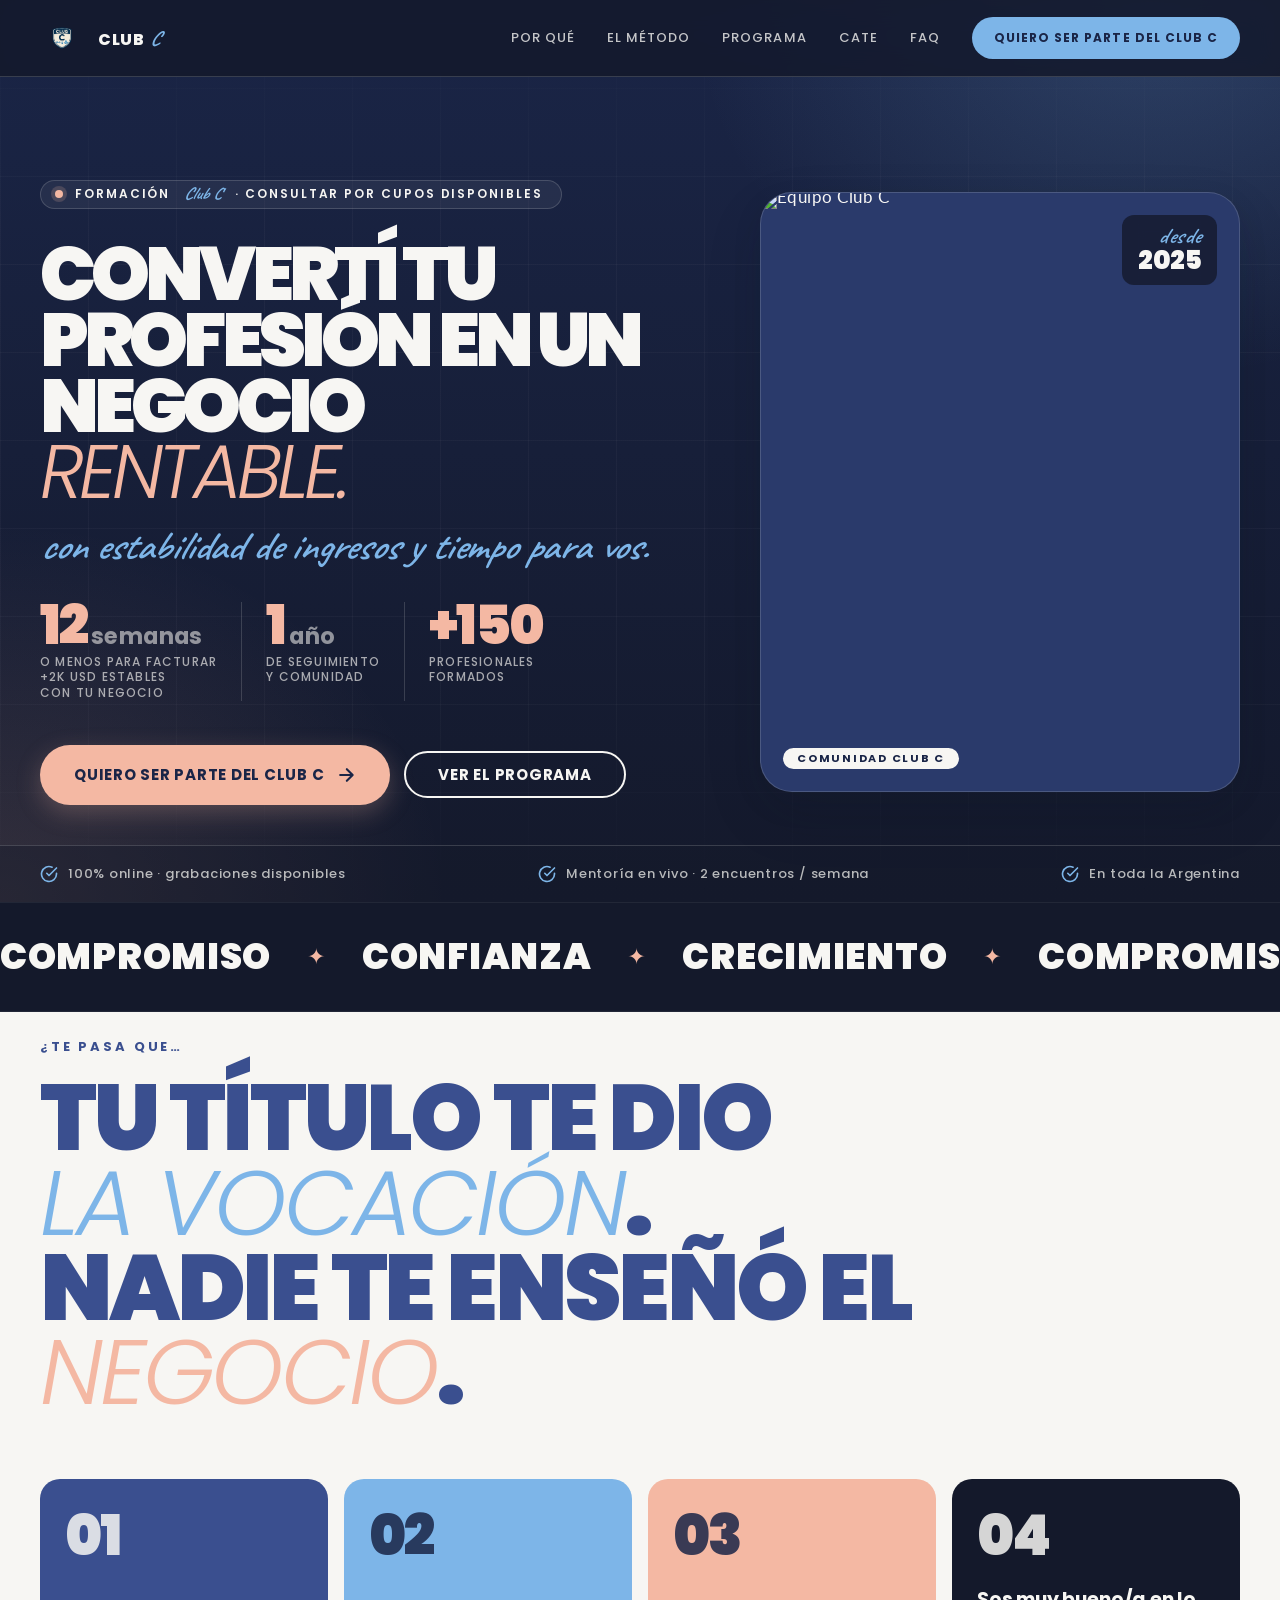
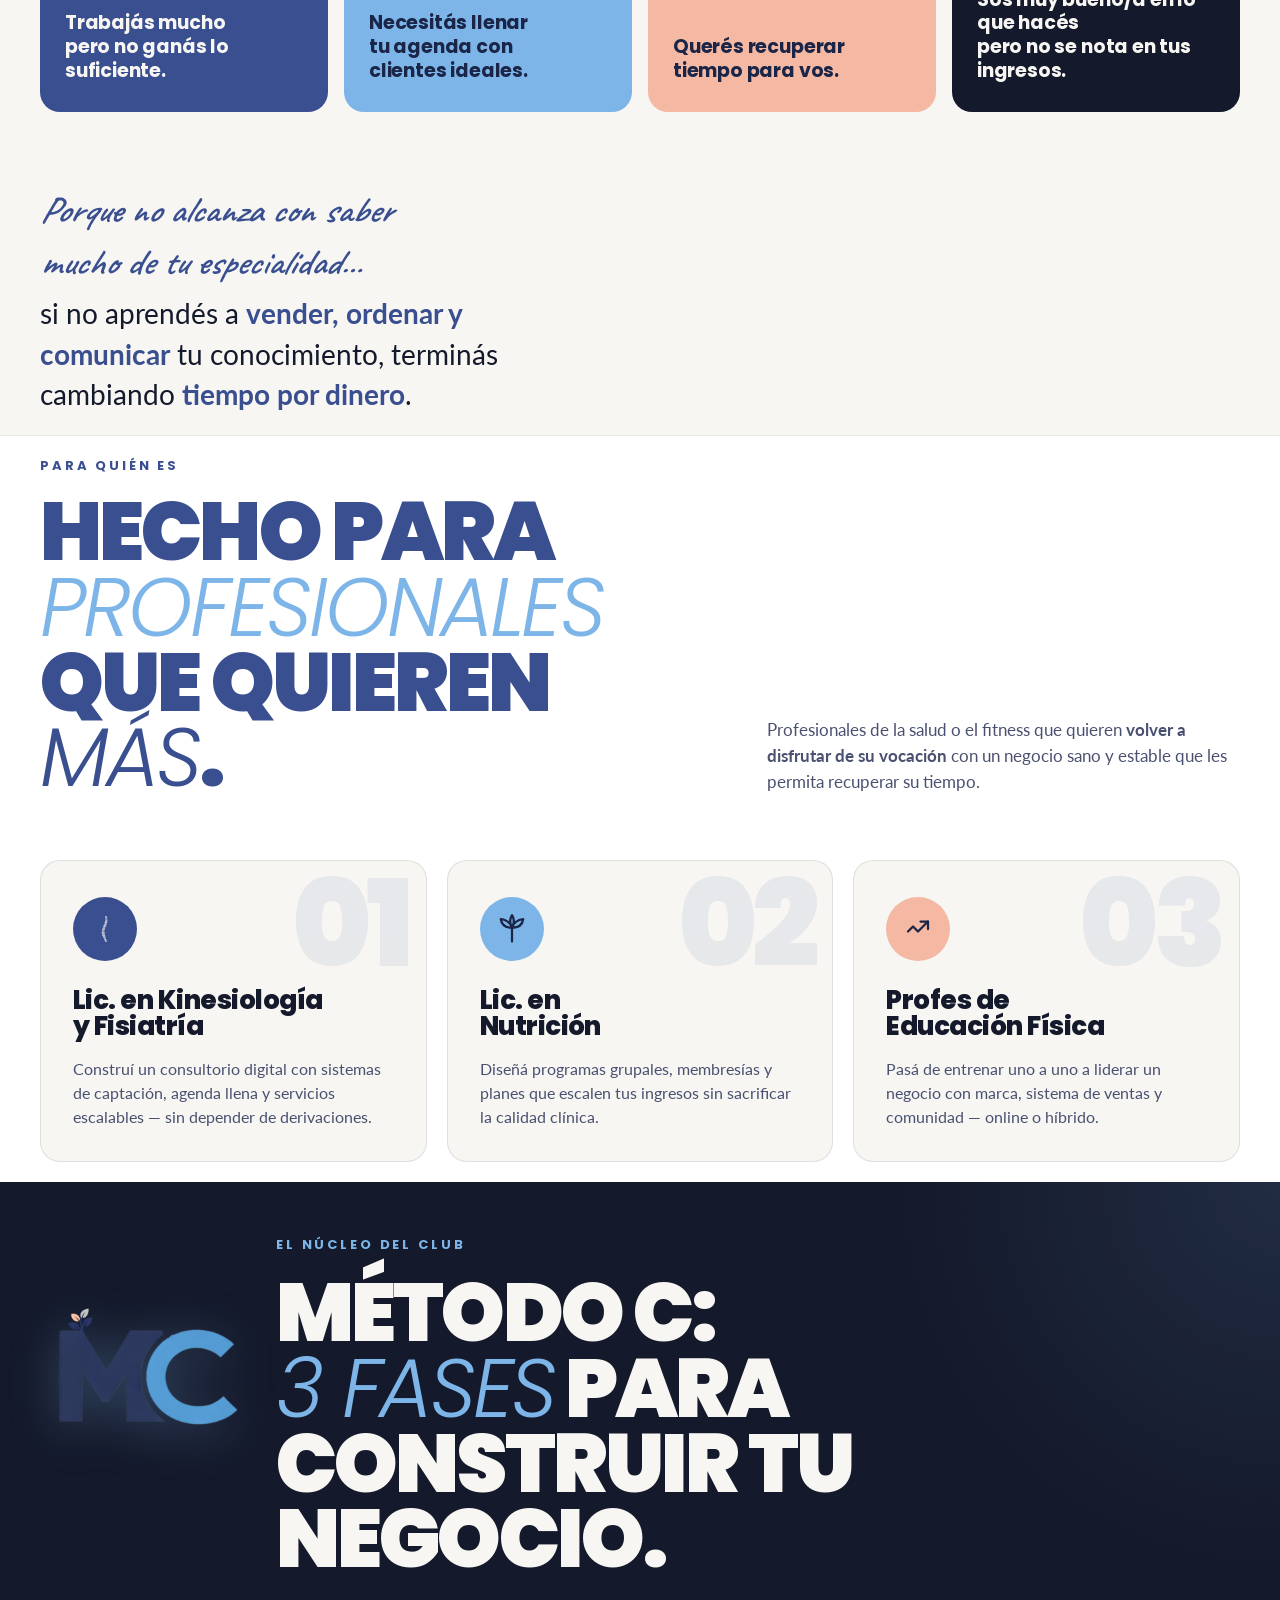
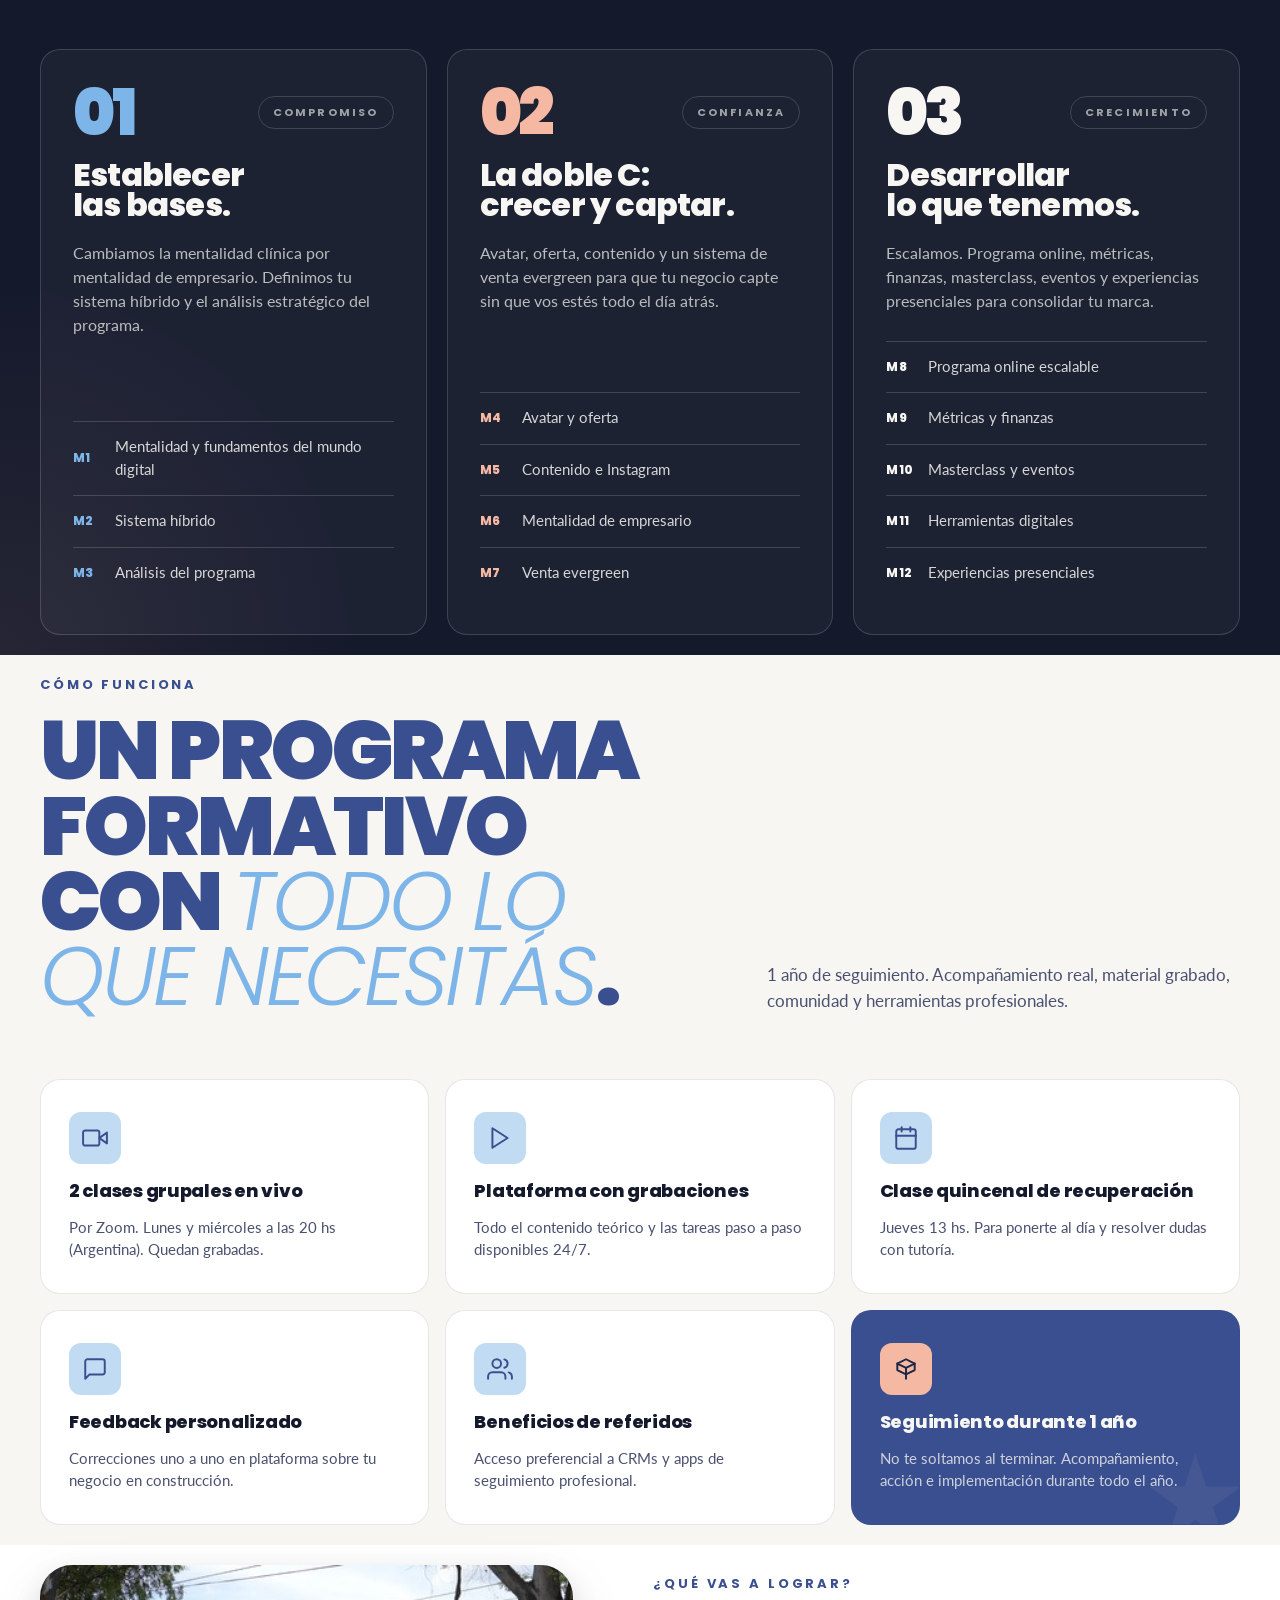
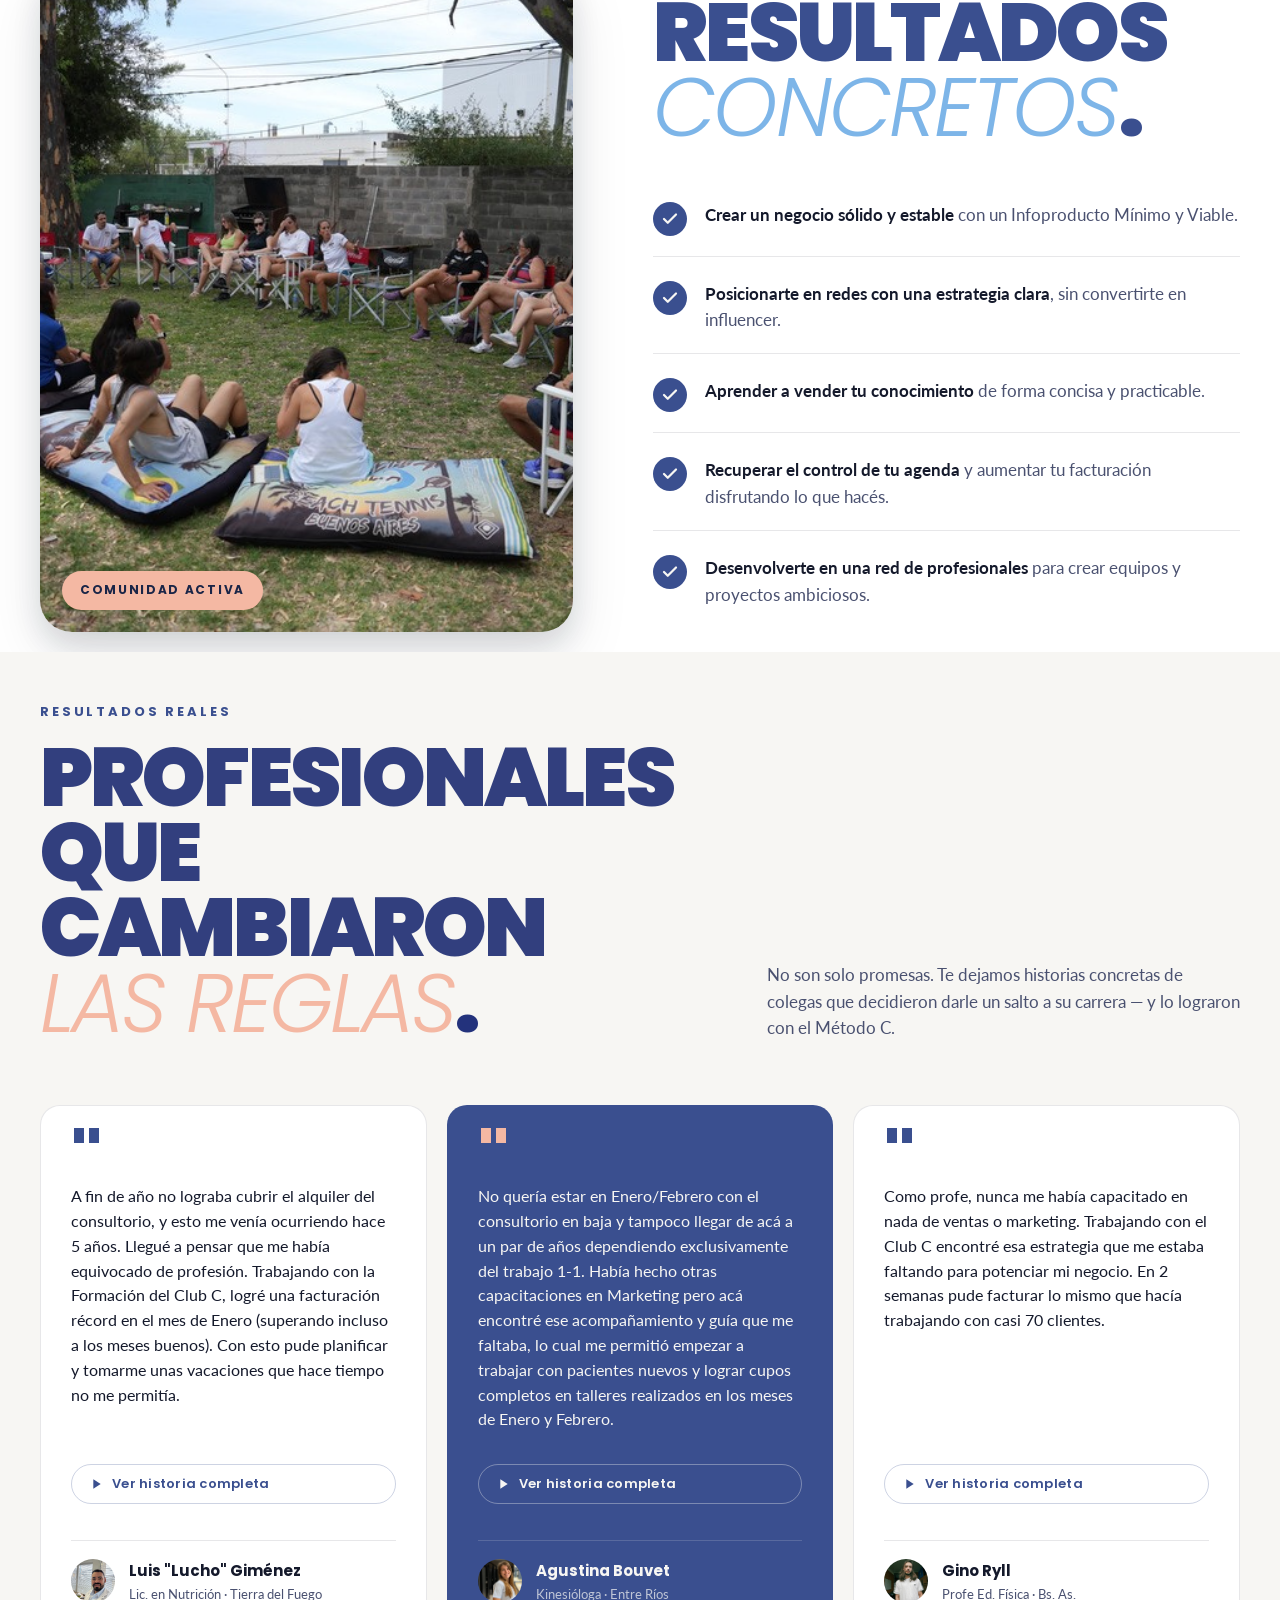
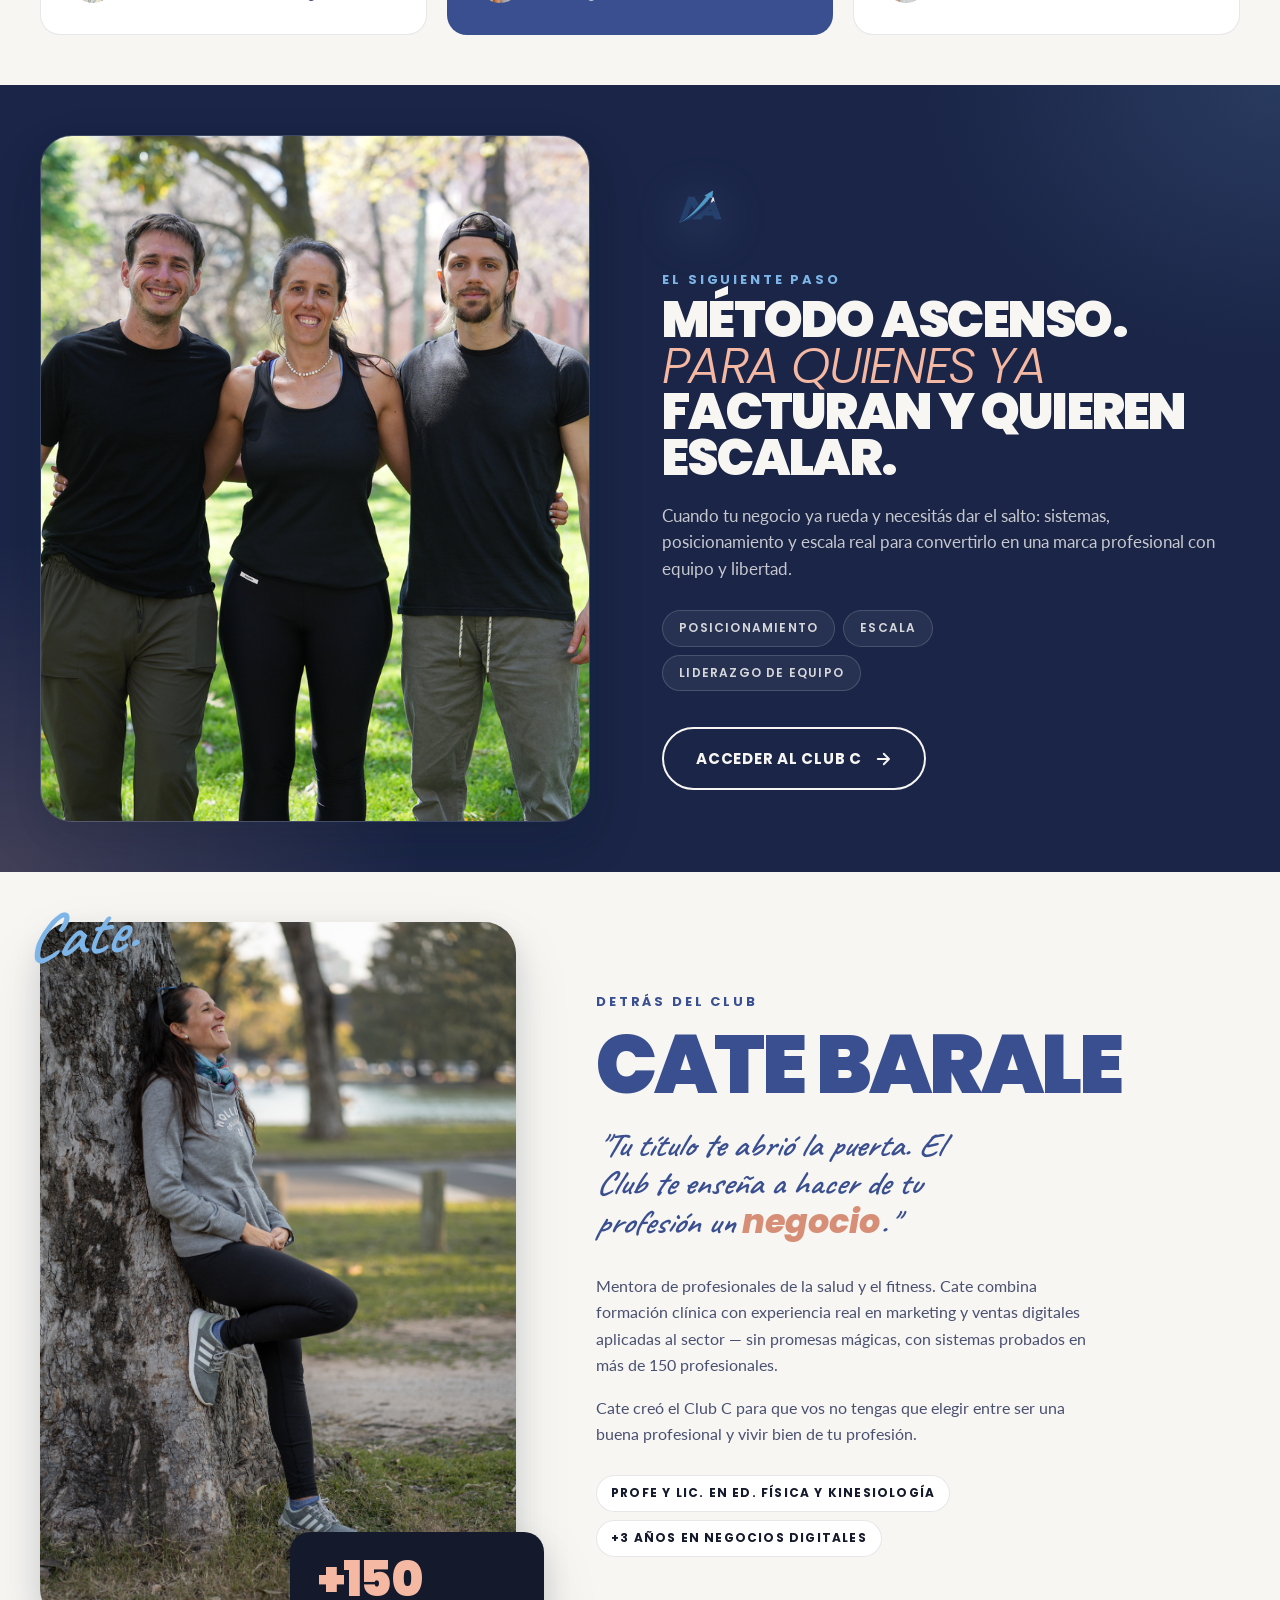
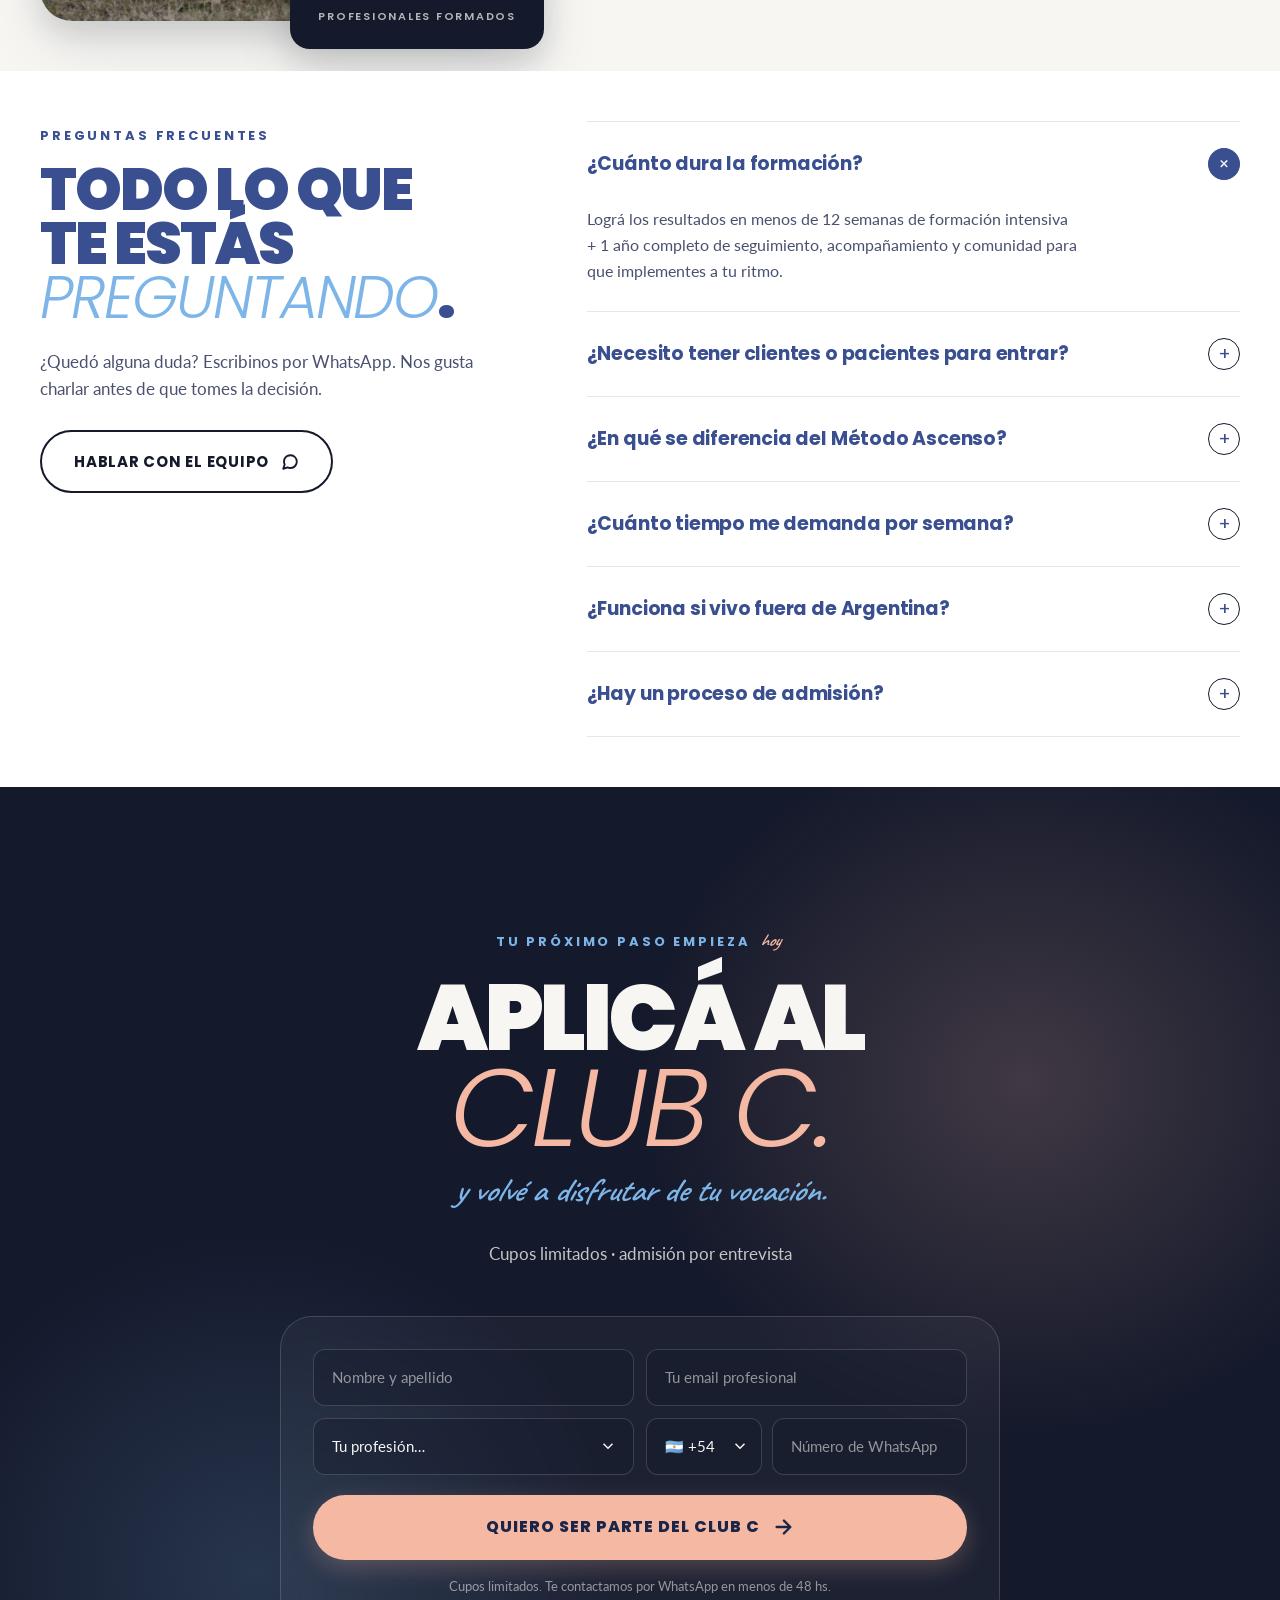
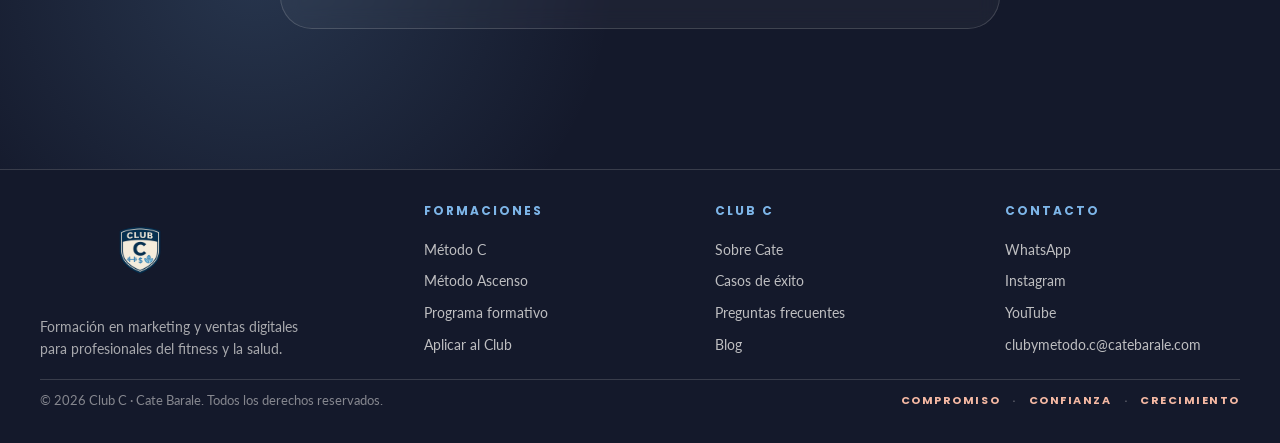
==== index.html @ 13b11b61 "Set desktop hero photo to 600px tall and drop inline style overrides Removes the inline height: 750p" ====
<!DOCTYPE html>
<html lang="es">
<head>
<meta charset="UTF-8" />
<meta name="viewport" content="width=device-width, initial-scale=1.0" />
<title>Club C — Convertí tu profesión en un negocio rentable</title>
<link rel="preconnect" href="https://fonts.googleapis.com" />
<link rel="preconnect" href="https://fonts.gstatic.com" crossorigin />
<link href="https://fonts.googleapis.com/css2?family=Poppins:wght@400;500;600;700;800;900&family=Lato:wght@300;400;700;900&family=Caveat:wght@500;600;700&display=swap" rel="stylesheet" />

<script>
  window.TWEAKS = /*EDITMODE-BEGIN*/{
    "primary": "#3a4f8f",
    "secondary": "#7db5e8",
    "tertiary": "#f4b8a3",
    "accessory": "#f7f6f3",
    "ink": "#14192b",
    "headline": "Convertí tu profesión en un negocio rentable.",
    "headlineScript": "con estabilidad de ingresos y tiempo para vos.",
    "ctaPrimary": "Quiero ser parte del Club C",
    "heroPhoto": "team-beach",
    "showMarquee": true,
    "showCommunity": true,
    "headlineSize": 1.0,
    "buttonShape": "pill",
    "duration": "12 semanas"
  }/*EDITMODE-END*/;
</script>

<link rel="stylesheet" href="styles.css" />
</head>
<body>

<!-- ============ NAV ============ -->
<nav class="nav" data-screen-label="nav">
  <a href="#top" class="nav-logo">
    <img src="assets/logo-club-c.png" alt="Club C" />
    <span>Club <em>C</em></span>
  </a>
  <div class="nav-links">
    <a href="#manifiesto">Por qué</a>
    <a href="#metodo">El Método</a>
    <a href="#programa">Programa</a>
    <a href="#cate">Cate</a>
    <a href="#faq">FAQ</a>
    <a href="#aplicar" class="nav-cta" data-tweak="ctaPrimary">Aplicar al Club</a>
  </div>
</nav>

<!-- ============ HERO ============ -->
<header class="hero" id="top" data-screen-label="hero">

  <div class="hero-grid" style="height: 500px; line-height: 0.5; letter-spacing: 0.5px; text-align: left">
    <div class="hero-copy">
      <div class="hero-eyebrow" style="text-align: left">
        <span class="dot"></span>
        Formación <em>Club C</em> · Consultar por cupos disponibles
      </div>

      <h1 class="hero-title">
        <span class="line" data-tweak="headline" style="font-size: 75px">Convertí tu profesión<br/>en un negocio<br/><em class="accent-coral">rentable.</em></span>
        <span class="hero-script" data-tweak="headlineScript" style="height: 35px; font-size: 40px">con estabilidad de ingresos<br/>y tiempo para vos.</span>
      </h1>

      <div class="hero-meta">
        <div class="meta-item">
          <span class="meta-num" data-tweak="duration">12<small>sem.</small></span>
          <span class="meta-label">O menos para facturar<br/>+2K&nbsp;USD estables<br/>con tu negocio</span>
        </div>
        <div class="meta-divider"></div>
        <div class="meta-item">
          <span class="meta-num">1<small>año</small></span>
          <span class="meta-label">de seguimiento<br/>y comunidad</span>
        </div>
        <div class="meta-divider"></div>
        <div class="meta-item">
          <span class="meta-num">+150</span>
          <span class="meta-label">profesionales<br/>formados</span>
        </div>
      </div>

      <div class="hero-cta-row">
        <a href="#aplicar" class="btn btn-accent">
          <span data-tweak="ctaPrimary">Quiero ser parte del Club C</span>
          <svg class="arrow" width="20" height="20" viewBox="0 0 24 24" fill="none" stroke="currentColor" stroke-width="2.5" stroke-linecap="round" stroke-linejoin="round"><path d="M5 12h14M13 5l7 7-7 7"/></svg>
        </a>
        <a href="#programa" class="btn btn-outline">Ver el programa</a>
      </div>
    </div>

    <div class="hero-photo">
      <img id="hero-img" src="assets/team-beach.jpg" alt="Equipo Club C" />
      <div class="hero-photo-badge">
        <span class="script">desde</span>
        <strong style="margin: 0">2025</strong>
      </div>
      <div class="hero-photo-tag">Comunidad Club C</div>
    </div>
  </div>

  <div class="hero-bottom">
    <div class="hero-bottom-inner">
      <div class="hero-bottom-item">
        <svg width="18" height="18" viewBox="0 0 24 24" fill="none" stroke="currentColor" stroke-width="2.2" stroke-linecap="round" stroke-linejoin="round"><path d="M22 11.08V12a10 10 0 11-5.93-9.14"/><path d="M22 4L12 14.01l-3-3"/></svg>
        <span>100% online · grabaciones disponibles</span>
      </div>
      <div class="hero-bottom-item">
        <svg width="18" height="18" viewBox="0 0 24 24" fill="none" stroke="currentColor" stroke-width="2.2" stroke-linecap="round" stroke-linejoin="round"><path d="M22 11.08V12a10 10 0 11-5.93-9.14"/><path d="M22 4L12 14.01l-3-3"/></svg>
        <span>Mentoría en vivo · 2 encuentros / semana</span>
      </div>
      <div class="hero-bottom-item">
        <svg width="18" height="18" viewBox="0 0 24 24" fill="none" stroke="currentColor" stroke-width="2.2" stroke-linecap="round" stroke-linejoin="round"><path d="M22 11.08V12a10 10 0 11-5.93-9.14"/><path d="M22 4L12 14.01l-3-3"/></svg>
        <span>En toda la Argentina</span>
      </div>
    </div>
  </div>
</header>

<!-- ============ MARQUEE ============ -->
<div class="marquee" aria-hidden="true" id="marquee">
  <div class="marquee-track">
    <span>Compromiso<i class="leaf">✦</i>Confianza<i class="leaf">✦</i>Crecimiento<i class="leaf">✦</i>Compromiso<i class="leaf">✦</i>Confianza<i class="leaf">✦</i>Crecimiento<i class="leaf">✦</i></span>
    <span>Compromiso<i class="leaf">✦</i>Confianza<i class="leaf">✦</i>Crecimiento<i class="leaf">✦</i>Compromiso<i class="leaf">✦</i>Confianza<i class="leaf">✦</i>Crecimiento<i class="leaf">✦</i></span>
  </div>
</div>

<!-- ============ MANIFIESTO / DOLOR ============ -->
<section class="manifiesto" id="manifiesto" data-screen-label="manifiesto" style="padding: 20px 0px">
  <div class="container">
    <span class="eyebrow">¿Te pasa que…</span>
    <h2 class="h2 manifiesto-title">
      Tu título te dio <span class="accent-sky">la vocación</span>.<br/>
      Nadie te enseñó el <em class="accent-coral">negocio</em>.
    </h2>

    <div class="pain-grid">
      <article class="pain-card">
        <span class="pain-num">01</span>
        <h4>Trabajás mucho<br/>pero no ganás lo suficiente.</h4>
      </article>
      <article class="pain-card">
        <span class="pain-num">02</span>
        <h4>Necesitás llenar<br/>tu agenda con clientes&nbsp;ideales.</h4>
      </article>
      <article class="pain-card">
        <span class="pain-num">03</span>
        <h4>Querés recuperar<br/>tiempo para vos.</h4>
      </article>
      <article class="pain-card">
        <span class="pain-num">04</span>
        <h4>Sos muy bueno/a en lo que hacés<br/>pero no se nota en tus ingresos.</h4>
      </article>
    </div>

    <p class="manifiesto-conclusion">
      <em class="script">Porque no alcanza con saber mucho de tu especialidad…</em>
      si no aprendés a <strong>vender, ordenar y comunicar</strong> tu conocimiento,
      terminás cambiando <strong>tiempo por dinero</strong>.
    </p>
  </div>
</section>

<!-- ============ PARA QUIÉN ============ -->
<section class="audience" data-screen-label="para-quien" style="padding: 20px 0px">
  <div class="container">
    <div class="section-head">
      <div>
        <span class="eyebrow">Para quién es</span>
        <h2 class="h2">Hecho para <span class="accent-sky">profesionales</span><br/>que quieren <em>más</em>.</h2>
      </div>
      <p class="lead">
        Profesionales de la salud o el fitness que quieren <strong>volver a disfrutar de su vocación</strong>
        con un negocio sano y estable que les permita recuperar su tiempo.
      </p>
    </div>

    <div class="audience-grid">
      <article class="audience-card">
        <span class="num">01</span>
        <div class="audience-icon">
          <svg viewBox="0 0 24 24" fill="currentColor" stroke="none"><rect x="11.98" y="1.59" width="1.40" height="0.42" rx="0.08"/><rect x="12.11" y="2.23" width="1.45" height="0.42" rx="0.08"/><rect x="12.21" y="2.87" width="1.50" height="0.42" rx="0.08"/><rect x="12.27" y="3.50" width="1.55" height="0.42" rx="0.08"/><rect x="12.28" y="4.14" width="1.60" height="0.42" rx="0.08"/><rect x="12.24" y="4.78" width="1.65" height="0.42" rx="0.08"/><rect x="12.16" y="5.42" width="1.70" height="0.42" rx="0.08"/><rect x="12.02" y="6.05" width="1.75" height="0.42" rx="0.08"/><rect x="11.74" y="6.69" width="2.00" height="0.42" rx="0.08"/><rect x="11.55" y="7.33" width="2.00" height="0.42" rx="0.08"/><rect x="11.32" y="7.97" width="2.00" height="0.42" rx="0.08"/><rect x="11.08" y="8.60" width="2.00" height="0.42" rx="0.08"/><rect x="10.82" y="9.24" width="2.00" height="0.42" rx="0.08"/><rect x="10.56" y="9.88" width="2.00" height="0.42" rx="0.08"/><rect x="10.31" y="10.51" width="2.00" height="0.42" rx="0.08"/><rect x="10.08" y="11.15" width="2.00" height="0.42" rx="0.08"/><rect x="9.88" y="11.79" width="2.00" height="0.42" rx="0.08"/><rect x="9.72" y="12.43" width="2.00" height="0.42" rx="0.08"/><rect x="9.60" y="13.06" width="2.00" height="0.42" rx="0.08"/><rect x="9.52" y="13.70" width="2.00" height="0.42" rx="0.08"/><rect x="9.36" y="14.34" width="2.30" height="0.42" rx="0.08"/><rect x="9.39" y="14.98" width="2.30" height="0.42" rx="0.08"/><rect x="9.48" y="15.61" width="2.30" height="0.42" rx="0.08"/><rect x="9.61" y="16.25" width="2.30" height="0.42" rx="0.08"/><rect x="9.79" y="16.89" width="2.30" height="0.42" rx="0.08"/><rect x="10.16" y="17.53" width="2.00" height="0.42" rx="0.08"/><rect x="10.44" y="18.16" width="1.90" height="0.42" rx="0.08"/><rect x="10.75" y="18.80" width="1.81" height="0.42" rx="0.08"/><rect x="11.06" y="19.44" width="1.72" height="0.42" rx="0.08"/><rect x="11.37" y="20.08" width="1.62" height="0.42" rx="0.08"/><rect x="11.67" y="20.71" width="1.53" height="0.42" rx="0.08"/><rect x="11.95" y="21.35" width="1.43" height="0.42" rx="0.08"/><rect x="12.19" y="21.99" width="1.34" height="0.42" rx="0.08"/></svg>
        </div>
        <h3>Lic. en Kinesiología<br/>y Fisiatría</h3>
        <p>Construí un consultorio digital con sistemas de captación, agenda llena y servicios escalables — sin depender de derivaciones.</p>
      </article>

      <article class="audience-card">
        <span class="num">02</span>
        <div class="audience-icon">
          <svg viewBox="0 0 24 24" fill="none" stroke="currentColor" stroke-width="1.8" stroke-linecap="round" stroke-linejoin="round"><path d="M12 22V11"/><path d="M12 11Q4 11 3 4 Q10 5 12 11Z"/><path d="M12 11Q20 11 21 4 Q14 5 12 11Z"/><path d="M12 11Q9 5 12 1 Q15 5 12 11Z"/></svg>
        </div>
        <h3>Lic. en<br/>Nutrición</h3>
        <p>Diseñá programas grupales, membresías y planes que escalen tus ingresos sin sacrificar la calidad clínica.</p>
      </article>

      <article class="audience-card">
        <span class="num">03</span>
        <div class="audience-icon">
          <svg viewBox="0 0 24 24" fill="none" stroke="currentColor" stroke-width="1.8" stroke-linecap="round" stroke-linejoin="round"><path d="M4 14l4-4 4 4 8-8"/><path d="M14 6h6v6"/></svg>
        </div>
        <h3>Profes de<br/>Educación Física</h3>
        <p>Pasá de entrenar uno a uno a liderar un negocio con marca, sistema de ventas y comunidad — online o híbrido.</p>
      </article>
    </div>
  </div>
</section>

<!-- ============ MÉTODO C ============ -->
<section class="metodo" id="metodo" data-screen-label="metodo-c" style="padding: 20px 0px">
  <div class="container">

    <div class="metodo-head">
      <img src="assets/logo-mc.png" alt="Método C" class="metodo-logo" style="height: 350px; width: 200px; margin: 0px 0px 25px; object-fit: cover" />
      <div>
        <span class="eyebrow on-dark" style="margin: 0px 0px 1px">El núcleo del Club</span>
        <h2 class="h2 on-dark" style="width: 700px; margin: 20px 0px 0px">
          Método&nbsp;C:<br/>
          <em class="accent-sky">3 fases</em> para<br/>
          construir tu negocio.
        </h2>
      </div>
    </div>

    <div class="metodo-fases">
      <article class="fase fase-1">
        <div class="fase-head">
          <span class="fase-num">01</span>
          <span class="fase-tag">Compromiso</span>
        </div>
        <h3>Establecer<br/>las bases.</h3>
        <p>Cambiamos la mentalidad clínica por mentalidad de empresario.
        Definimos tu sistema híbrido y el análisis estratégico del programa.</p>
        <ul class="fase-modules">
          <li><strong>M1</strong> Mentalidad y fundamentos del mundo digital</li>
          <li><strong>M2</strong> Sistema híbrido</li>
          <li><strong>M3</strong> Análisis del programa</li>
        </ul>
      </article>

      <article class="fase fase-2">
        <div class="fase-head">
          <span class="fase-num">02</span>
          <span class="fase-tag">Confianza</span>
        </div>
        <h3>La doble C:<br/>crecer y captar.</h3>
        <p>Avatar, oferta, contenido y un sistema de venta evergreen para
        que tu negocio capte sin que vos estés todo el día atrás.</p>
        <ul class="fase-modules">
          <li><strong>M4</strong> Avatar y oferta</li>
          <li><strong>M5</strong> Contenido e Instagram</li>
          <li><strong>M6</strong> Mentalidad de empresario</li>
          <li><strong>M7</strong> Venta evergreen</li>
        </ul>
      </article>

      <article class="fase fase-3">
        <div class="fase-head">
          <span class="fase-num">03</span>
          <span class="fase-tag">Crecimiento</span>
        </div>
        <h3>Desarrollar<br/>lo que tenemos.</h3>
        <p>Escalamos. Programa online, métricas, finanzas, masterclass,
        eventos y experiencias presenciales para consolidar tu marca.</p>
        <ul class="fase-modules">
          <li><strong>M8</strong> Programa online escalable</li>
          <li><strong>M9</strong> Métricas y finanzas</li>
          <li><strong>M10</strong> Masterclass y eventos</li>
          <li><strong>M11</strong> Herramientas digitales</li>
          <li><strong>M12</strong> Experiencias presenciales</li>
        </ul>
      </article>
    </div>
  </div>
</section>

<!-- ============ PROGRAMA / QUE INCLUYE ============ -->
<section class="programa" id="programa" data-screen-label="programa" style="padding: 20px 0px">
  <div class="container">

    <div class="section-head">
      <div>
        <span class="eyebrow">Cómo funciona</span>
        <h2 class="h2">Un programa formativo<br/>con <em class="accent-sky">todo lo que necesitás</em>.</h2>
      </div>
      <p class="lead">
        1 año de seguimiento. Acompañamiento real,
        material grabado, comunidad y herramientas profesionales.
      </p>
    </div>

    <div class="includes-grid">
      <article class="include-card">
        <div class="include-icon"><svg viewBox="0 0 24 24" fill="none" stroke="currentColor" stroke-width="1.8" stroke-linecap="round" stroke-linejoin="round"><polygon points="23 7 16 12 23 17 23 7"/><rect x="1" y="5" width="15" height="14" rx="2" ry="2"/></svg></div>
        <h4>2 clases grupales en vivo</h4>
        <p>Por Zoom. Lunes y miércoles a las 20 hs (Argentina). Quedan grabadas.</p>
      </article>
      <article class="include-card">
        <div class="include-icon"><svg viewBox="0 0 24 24" fill="none" stroke="currentColor" stroke-width="1.8" stroke-linecap="round" stroke-linejoin="round"><polygon points="5 3 19 12 5 21 5 3"/></svg></div>
        <h4>Plataforma con grabaciones</h4>
        <p>Todo el contenido teórico y las tareas paso a paso disponibles 24/7.</p>
      </article>
      <article class="include-card">
        <div class="include-icon"><svg viewBox="0 0 24 24" fill="none" stroke="currentColor" stroke-width="1.8" stroke-linecap="round" stroke-linejoin="round"><rect x="3" y="4" width="18" height="18" rx="2" ry="2"/><line x1="16" y1="2" x2="16" y2="6"/><line x1="8" y1="2" x2="8" y2="6"/><line x1="3" y1="10" x2="21" y2="10"/></svg></div>
        <h4>Clase quincenal de recuperación</h4>
        <p>Jueves 13 hs. Para ponerte al día y resolver dudas con tutoría.</p>
      </article>
      <article class="include-card">
        <div class="include-icon"><svg viewBox="0 0 24 24" fill="none" stroke="currentColor" stroke-width="1.8" stroke-linecap="round" stroke-linejoin="round"><path d="M21 15a2 2 0 01-2 2H7l-4 4V5a2 2 0 012-2h14a2 2 0 012 2z"/></svg></div>
        <h4>Feedback personalizado</h4>
        <p>Correcciones uno a uno en plataforma sobre tu negocio en construcción.</p>
      </article>
      <article class="include-card">
        <div class="include-icon"><svg viewBox="0 0 24 24" fill="none" stroke="currentColor" stroke-width="1.8" stroke-linecap="round" stroke-linejoin="round"><path d="M17 21v-2a4 4 0 00-4-4H5a4 4 0 00-4 4v2"/><circle cx="9" cy="7" r="4"/><path d="M23 21v-2a4 4 0 00-3-3.87M16 3.13a4 4 0 010 7.75"/></svg></div>
        <h4>Beneficios de referidos</h4>
        <p>Acceso preferencial a CRMs y apps de seguimiento profesional.</p>
      </article>
      <article class="include-card include-card-feature">
        <div class="include-icon"><svg viewBox="0 0 24 24" fill="none" stroke="currentColor" stroke-width="1.8" stroke-linecap="round" stroke-linejoin="round"><path d="M20 7L12 3 4 7l8 4 8-4z"/><path d="M4 7v6l8 4 8-4V7"/><path d="M12 11v10"/></svg></div>
        <h4>Seguimiento durante 1 año</h4>
        <p>No te soltamos al terminar. Acompañamiento, acción e implementación durante todo el año.</p>
      </article>
    </div>
  </div>
</section>

<!-- ============ QUÉ VAS A LOGRAR ============ -->
<section class="lograr" data-screen-label="lograr" style="padding: 20px 0px">
  <div class="container">
    <div class="lograr-wrap">
      <div class="lograr-photo">
        <img src="assets/community-class.jpg" alt="Comunidad Club C" />
        <div class="lograr-photo-badge">Comunidad activa</div>
      </div>
      <div class="lograr-content">
        <span class="eyebrow">¿Qué vas a lograr?</span>
        <h2 class="h2">Resultados<br/><em class="accent-sky">concretos</em>.</h2>

        <ul class="lograr-list">
          <li>
            <span class="check"><svg viewBox="0 0 24 24" fill="none" stroke="currentColor" stroke-width="3" stroke-linecap="round" stroke-linejoin="round"><polyline points="20 6 9 17 4 12"/></svg></span>
            <div>
              <strong>Crear un negocio sólido y estable</strong> con un Infoproducto Mínimo y Viable.
            </div>
          </li>
          <li>
            <span class="check"><svg viewBox="0 0 24 24" fill="none" stroke="currentColor" stroke-width="3" stroke-linecap="round" stroke-linejoin="round"><polyline points="20 6 9 17 4 12"/></svg></span>
            <div>
              <strong>Posicionarte en redes con una estrategia clara</strong>, sin convertirte en influencer.
            </div>
          </li>
          <li>
            <span class="check"><svg viewBox="0 0 24 24" fill="none" stroke="currentColor" stroke-width="3" stroke-linecap="round" stroke-linejoin="round"><polyline points="20 6 9 17 4 12"/></svg></span>
            <div>
              <strong>Aprender a vender tu conocimiento</strong> de forma concisa y practicable.
            </div>
          </li>
          <li>
            <span class="check"><svg viewBox="0 0 24 24" fill="none" stroke="currentColor" stroke-width="3" stroke-linecap="round" stroke-linejoin="round"><polyline points="20 6 9 17 4 12"/></svg></span>
            <div>
              <strong>Recuperar el control de tu agenda</strong> y aumentar tu facturación disfrutando lo que hacés.
            </div>
          </li>
          <li>
            <span class="check"><svg viewBox="0 0 24 24" fill="none" stroke="currentColor" stroke-width="3" stroke-linecap="round" stroke-linejoin="round"><polyline points="20 6 9 17 4 12"/></svg></span>
            <div>
              <strong>Desenvolverte en una red de profesionales</strong> para crear equipos y proyectos ambiciosos.
            </div>
          </li>
        </ul>
      </div>
    </div>
  </div>
</section>

<!-- ============ TESTIMONIOS ============ -->
<section class="testimonials" data-screen-label="testimonios" style="padding: 50px 0px">
  <div class="container">
    <div class="section-head">
      <div>
        <span class="eyebrow">Resultados reales</span>
        <h2 class="h2" style="width: 500px; color: #323f7e">Profesionales que<br/>cambiaron <em class="accent-coral">las reglas</em><span style="color: rgb(20, 25, 43)">.</span></h2>
      </div>
      <p class="lead">No son solo promesas. Te dejamos historias concretas de colegas que decidieron darle un salto a su carrera —
      y lo lograron con el Método C.</p>
    </div>

    <div class="testimonials-grid">
      <article class="testimonial">
        <span class="quote-mark">"</span>
        <p class="quote">A fin de año no lograba cubrir el alquiler del consultorio, y esto me venía ocurriendo hace 5 años. Llegué a pensar que me había equivocado de profesión. Trabajando con la Formación del Club C, logré una facturación récord en el mes de Enero (superando incluso a los meses buenos). Con esto pude planificar y tomarme unas vacaciones que hace tiempo no me permitía.</p>
        <button type="button" class="testimonial-video-btn" data-panda-library="vz-00521248-76b" data-panda-video="05d82706-7ca9-452a-9b19-bd0e3d24d2f0" aria-label="Ver historia completa de Luis Giménez">
          <svg width="16" height="16" viewBox="0 0 24 24" fill="currentColor" aria-hidden="true"><path d="M8 5v14l11-7z"/></svg>
          <span>Ver historia completa</span>
        </button>
        <div class="person">
          <div class="person-avatar"><img src="assets/testimonial-luis.jpg" alt="Luis Giménez" /></div>
          <div>
            <div class="person-name">Luis "Lucho" Giménez</div>
            <div class="person-role">Lic. en Nutrición · Tierra del Fuego</div>
          </div>
        </div>
      </article>

      <article class="testimonial testimonial-feature">
        <span class="quote-mark">"</span>
        <p class="quote">No quería estar en Enero/Febrero con el consultorio en baja y tampoco llegar de acá a un par de años dependiendo exclusivamente del trabajo 1-1. Había hecho otras capacitaciones en Marketing pero acá encontré ese acompañamiento y guía que me faltaba, lo cual me permitió empezar a trabajar con pacientes nuevos y lograr cupos completos en talleres realizados en los meses de Enero y Febrero.</p>
        <button type="button" class="testimonial-video-btn" data-panda-library="vz-00521248-76b" data-panda-video="a9aeb6be-1b84-4216-b8a1-84a1c203dc24" aria-label="Ver historia completa de Agustina Bouvet">
          <svg width="16" height="16" viewBox="0 0 24 24" fill="currentColor" aria-hidden="true"><path d="M8 5v14l11-7z"/></svg>
          <span>Ver historia completa</span>
        </button>
        <div class="person">
          <div class="person-avatar"><img src="assets/testimonial-agustina.jpg" alt="Agustina Bouvet" /></div>
          <div>
            <div class="person-name">Agustina Bouvet</div>
            <div class="person-role">Kinesióloga · Entre Ríos</div>
          </div>
        </div>
      </article>

      <article class="testimonial">
        <span class="quote-mark">"</span>
        <p class="quote">Como profe, nunca me había capacitado en nada de ventas o marketing. Trabajando con el Club C encontré esa estrategia que me estaba faltando para potenciar mi negocio. En 2 semanas pude facturar lo mismo que hacía trabajando con casi 70 clientes.</p>
        <button type="button" class="testimonial-video-btn" data-panda-library="vz-00521248-76b" data-panda-video="7c6b80b2-bad2-48c0-bbc2-d20a2409022c" aria-label="Ver historia completa de Gino Ryll">
          <svg width="16" height="16" viewBox="0 0 24 24" fill="currentColor" aria-hidden="true"><path d="M8 5v14l11-7z"/></svg>
          <span>Ver historia completa</span>
        </button>
        <div class="person">
          <div class="person-avatar"><img src="assets/testimonial-gino.jpg" alt="Gino Ryll" /></div>
          <div>
            <div class="person-name">Gino Ryll</div>
            <div class="person-role">Profe Ed. Física · Bs. As.</div>
          </div>
        </div>
      </article>
    </div>
  </div>
</section>

<!-- ============ MÉTODO ASCENSO ============ -->
<section class="ascenso" data-screen-label="ascenso" style="padding: 50px 0px">
  <div class="container">
    <div class="ascenso-wrap">
      <div class="ascenso-photo">
        <img src="assets/team-park.jpg" alt="Equipo Club C en el parque" />
      </div>
      <div class="ascenso-content">
        <img src="assets/logo-ma.png" alt="Método Ascenso" class="ascenso-logo" />
        <span class="eyebrow on-dark">El siguiente paso</span>
        <h2 class="h2 on-dark" style="margin: 6px 0 22px; font-size: 50px">Método Ascenso.<br/><em class="accent-coral">Para quienes ya</em><br/>facturan y quieren escalar.</h2>
        <p class="lead on-dark" style="margin: 20px 0px 0px">
          Cuando tu negocio ya rueda y necesitás dar el salto: sistemas, posicionamiento
          y escala real para convertirlo en una marca profesional con equipo y libertad.
        </p>
        <div class="ascenso-tags" style="width: 460px">
          <span class="tag-pill">Posicionamiento</span>
          <span class="tag-pill">Escala</span>
          <span class="tag-pill">Liderazgo de equipo</span>
        </div>
        <a href="#aplicar" class="btn btn-outline">
          Acceder al Club C
          <svg class="arrow" width="18" height="18" viewBox="0 0 24 24" fill="none" stroke="currentColor" stroke-width="2.5" stroke-linecap="round" stroke-linejoin="round"><path d="M5 12h14M13 5l7 7-7 7"/></svg>
        </a>
      </div>
    </div>
  </div>
</section>

<!-- ============ CATE ============ -->
<section class="cate" id="cate" data-screen-label="cate" style="padding: 50px 0px">
  <div class="container">
    <div class="cate-wrap">
      <div class="cate-photo-wrap">
        <div class="cate-photo">
          <img src="assets/cate-portrait.jpg" alt="Cate Barale" />
        </div>
        <div class="cate-stats">
          <div class="stat">+150</div>
          <div class="label">profesionales formados</div>
        </div>
        <div class="cate-signature">Cate.</div>
      </div>
      <div>
        <span class="eyebrow">Detrás del Club</span>
        <h2 class="h2" style="margin: 14px 0 8px; color: var(--primary);">Cate Barale</h2>
        <p class="cate-quote">"Tu título te abrió la puerta. El Club te enseña a hacer de tu profesión un <em>negocio</em>."</p>
        <div class="cate-bio">
          <p>Mentora de profesionales de la salud y el fitness. Cate combina formación clínica con experiencia
          real en marketing y ventas digitales aplicadas al sector — sin promesas mágicas, con sistemas
          probados en más de 150 profesionales.</p>
          <p>Cate creó el Club C para que vos no tengas que elegir entre ser una buena profesional
          y vivir bien de tu profesión.</p>
        </div>
        <div class="cate-credentials">
          <span class="chip">Profe y Lic. en Ed. Física y Kinesiología</span>
          <span class="chip">+3 años en negocios digitales</span>
        </div>
      </div>
    </div>
  </div>
</section>

<!-- ============ FAQ ============ -->
<section class="faq" id="faq" data-screen-label="faq" style="padding: 50px 0px">
  <div class="container">
    <div class="faq-wrap">
      <div>
        <span class="eyebrow">Preguntas frecuentes</span>
        <h2 class="h2" style="margin-top: 16px;">Todo lo que<br/>te estás <em class="accent-sky">preguntando</em>.</h2>
        <p class="lead" style="margin-top: 24px;">¿Quedó alguna duda? Escribinos por WhatsApp.
        Nos gusta charlar antes de que tomes la decisión.</p>
        <a href="#" class="btn btn-ghost" style="margin-top: 28px;">
          Hablar con el equipo
          <svg class="arrow" width="18" height="18" viewBox="0 0 24 24" fill="none" stroke="currentColor" stroke-width="2.5" stroke-linecap="round" stroke-linejoin="round"><path d="M21 11.5a8.38 8.38 0 01-.9 3.8 8.5 8.5 0 01-7.6 4.7 8.38 8.38 0 01-3.8-.9L3 21l1.9-5.7a8.38 8.38 0 01-.9-3.8 8.5 8.5 0 014.7-7.6 8.38 8.38 0 013.8-.9h.5a8.48 8.48 0 018 8v.5z"/></svg>
        </a>
      </div>
      <div class="faq-list">
        <div class="faq-item open">
          <button class="faq-q" onclick="toggleFaq(this)">
            <span>¿Cuánto dura la formación?</span>
            <span class="plus">+</span>
          </button>
          <div class="faq-a"><div class="faq-a-inner">Lográ los resultados en menos de 12 semanas de formación intensiva + 1 año completo de seguimiento, acompañamiento y comunidad para que implementes a tu ritmo.</div></div>
        </div>
        <div class="faq-item">
          <button class="faq-q" onclick="toggleFaq(this)">
            <span>¿Necesito tener clientes o pacientes para entrar?</span>
            <span class="plus">+</span>
          </button>
          <div class="faq-a"><div class="faq-a-inner">No. Tenemos profesionales recién recibidos y otros con más de 10 años de carrera. Lo importante es el compromiso con construir un negocio profesional.</div></div>
        </div>
        <div class="faq-item">
          <button class="faq-q" onclick="toggleFaq(this)">
            <span>¿En qué se diferencia del Método Ascenso?</span>
            <span class="plus">+</span>
          </button>
          <div class="faq-a"><div class="faq-a-inner">El Método C es la base: construís tu negocio digital profesional desde cero. El Método Ascenso es la siguiente etapa, pensada para profesionales que ya facturan y quieren escalar con sistemas y equipo.</div></div>
        </div>
        <div class="faq-item">
          <button class="faq-q" onclick="toggleFaq(this)">
            <span>¿Cuánto tiempo me demanda por semana?</span>
            <span class="plus">+</span>
          </button>
          <div class="faq-a"><div class="faq-a-inner">Mínimo 2 horas semanales. Las clases en vivo son los lunes y miércoles 20 hs (Argentina), todas quedan grabadas en caso de que no puedas asistir. Tenés tareas paso a paso y feedback personalizado.</div></div>
        </div>
        <div class="faq-item">
          <button class="faq-q" onclick="toggleFaq(this)">
            <span>¿Funciona si vivo fuera de Argentina?</span>
            <span class="plus">+</span>
          </button>
          <div class="faq-a"><div class="faq-a-inner">Sí. La metodología está diseñada para el mercado hispanohablante en cualquier país.</div></div>
        </div>
        <div class="faq-item">
          <button class="faq-q" onclick="toggleFaq(this)">
            <span>¿Hay un proceso de admisión?</span>
            <span class="plus">+</span>
          </button>
          <div class="faq-a"><div class="faq-a-inner">Sí. Para asegurar la calidad de la formación, hacemos una entrevista breve antes del ingreso. Aplicás, te contactamos y vemos si es el momento adecuado para vos.</div></div>
        </div>
      </div>
    </div>
  </div>
</section>

<!-- ============ CTA FINAL ============ -->
<section class="cta-final" id="aplicar" data-screen-label="aplicar">
  <div class="cta-final-bg"></div>
  <div class="container">
    <div class="cta-final-inner">
      <span class="eyebrow on-dark">Tu próximo paso empieza <em class="accent-coral">HOY</em></span>
      <h2 class="cta-final-title">
        Aplicá al<br/>
        <span class="huge">Club&nbsp;C.</span>
        <span class="hero-script accent-sky">y volvé a disfrutar de tu vocación.</span>
      </h2>
      <p class="lead on-dark" style="margin: 32px auto 0; text-align: center;">
        Cupos limitados · admisión por entrevista
      </p>

      <form class="apply-form" onsubmit="event.preventDefault(); document.getElementById('apply-success').style.display='block'; this.style.display='none';">
        <div class="apply-row">
          <input type="text" placeholder="Nombre y apellido" required />
          <input type="email" placeholder="Tu email profesional" required />
        </div>
        <div class="apply-row">
          <select required>
            <option value="">Tu profesión…</option>
            <option>Lic. en Kinesiología / Fisiatría</option>
            <option>Lic. en Nutrición</option>
            <option>Profe de Educación Física</option>
            <option>Otra profesión de salud / fitness</option>
          </select>
          <div class="phone-group">
            <select class="phone-cc" required aria-label="Código de país">
              <option value="+54" selected>🇦🇷 +54</option>
              <option value="+598">🇺🇾 +598</option>
              <option value="+56">🇨🇱 +56</option>
              <option value="+595">🇵🇾 +595</option>
              <option value="+591">🇧🇴 +591</option>
              <option value="+51">🇵🇪 +51</option>
              <option value="+57">🇨🇴 +57</option>
              <option value="+593">🇪🇨 +593</option>
              <option value="+58">🇻🇪 +58</option>
              <option value="+52">🇲🇽 +52</option>
              <option value="+507">🇵🇦 +507</option>
              <option value="+506">🇨🇷 +506</option>
              <option value="+34">🇪🇸 +34</option>
              <option value="+1">🇺🇸 +1</option>
              <option value="otro">Otro</option>
            </select>
            <input type="tel" class="phone-num" placeholder="Número de WhatsApp" required />
          </div>
        </div>
        <button class="apply-submit" type="submit">
          <span data-tweak="ctaPrimary">QUIERO SER PARTE DEL CLUB C </span>
          <svg width="22" height="22" viewBox="0 0 24 24" fill="none" stroke="currentColor" stroke-width="2.5" stroke-linecap="round" stroke-linejoin="round"><path d="M5 12h14M13 5l7 7-7 7"/></svg>
        </button>
        <p class="apply-note">Cupos limitados. Te contactamos por WhatsApp en menos de 48 hs.</p>
      </form>
      <div class="apply-success" id="apply-success">
        <svg width="40" height="40" viewBox="0 0 24 24" fill="none" stroke="currentColor" stroke-width="2.5" stroke-linecap="round" stroke-linejoin="round"><path d="M22 11.08V12a10 10 0 11-5.93-9.14"/><path d="M22 4L12 14.01l-3-3"/></svg>
        <h3>¡Listo! Recibimos tu aplicación.</h3>
        <p>Te escribimos por WhatsApp en las próximas 48 hs para coordinar la entrevista.</p>
      </div>
    </div>
  </div>
</section>

<!-- ============ FOOTER ============ -->
<footer class="footer" data-screen-label="footer" style="padding: 32px 0">
  <div class="container">
    <div class="footer-top" style="padding: 0 0 20px">
      <div class="footer-brand">
        <img src="assets/logo-club-c.png" alt="Club C" style="width: 200px" />
        <p>Formación en marketing y ventas digitales para profesionales del fitness y la salud.</p>
      </div>
      <div>
        <h5>Formaciones</h5>
        <ul>
          <li><a href="#metodo">Método C</a></li>
          <li><a href="#ascenso">Método Ascenso</a></li>
          <li><a href="#programa">Programa formativo</a></li>
          <li><a href="#aplicar">Aplicar al Club</a></li>
        </ul>
      </div>
      <div>
        <h5>Club C</h5>
        <ul>
          <li><a href="#cate">Sobre Cate</a></li>
          <li><a href="#">Casos de éxito</a></li>
          <li><a href="#faq">Preguntas frecuentes</a></li>
          <li><a href="#">Blog</a></li>
        </ul>
      </div>
      <div>
        <h5>Contacto</h5>
        <ul>
          <li><a href="#">WhatsApp</a></li>
          <li><a href="#">Instagram</a></li>
          <li><a href="#">YouTube</a></li>
          <li><a href="mailto:clubymetodo.c@catebarale.com">clubymetodo.c@catebarale.com</a></li>
        </ul>
      </div>
    </div>
    <div class="footer-bottom" style="padding: 10px 0 0">
      <div>© 2026 Club C · Cate Barale. Todos los derechos reservados.</div>
      <div class="footer-values">
        <span>Compromiso</span>
        <span class="dot">·</span>
        <span>Confianza</span>
        <span class="dot">·</span>
        <span>Crecimiento</span>
      </div>
    </div>
  </div>
</footer>

<!-- VIDEO MODAL -->
<div id="video-modal" class="video-modal" hidden aria-hidden="true" role="dialog" aria-modal="true" aria-label="Reproductor de video">
  <button type="button" class="video-modal-close" aria-label="Cerrar video">&times;</button>
  <div class="video-modal-frame">
    <div class="video-modal-player" id="video-modal-player"></div>
  </div>
</div>

<!-- TWEAKS PANEL -->
<div id="tweaks-root"></div>

<script src="script.js"></script>
</body>
</html>

<style id="__om-edit-overrides">
.testimonials .section-head :is(h1,h2,h3,h4,h5,h6) >span { color: rgb(21, 35, 104) !important }
.testimonials .section-head :is(h1,h2,h3,h4,h5,h6) >span { color: rgb(35, 50, 124) !important }
#aplicar .apply-form :is(h1,h2,h3,h4,h5,h6,p,li,dt,dd,blockquote,figcaption,label,span,a,em,strong,small,td,th,caption) >:is(h1,h2,h3,h4,h5,h6,p,li,dt,dd,blockquote,figcaption,label,span,a,em,strong,small,td,th,caption) { color: rgb(236, 238, 240) !important }
#tweaks-panel [aria-label="Cerrar"] { background-color: rgb(54, 69, 125) !important }
#tweaks-panel [aria-label="Cerrar"] { background-color: rgb(45, 57, 101) !important }
</style>
---- styles.css ----
/* ===========  TOKENS  =========== */
:root {
  --primary: #3a4f8f;
  --primary-dark: #2a3a6b;
  --primary-deep: #1a2547;
  --secondary: #7db5e8;
  --secondary-soft: #c1dbf2;
  --tertiary: #f4b8a3;
  --tertiary-soft: #f9d7c8;
  --tertiary-deep: #d68f76;
  --accessory: #f7f6f3;
  --ink: #14192b;
  --ink-soft: #4a5170;
  --line: rgba(20, 25, 43, 0.10);
  --line-on-dark: rgba(247, 246, 243, 0.16);

  --f-title: 'Poppins', system-ui, sans-serif;
  --f-body: 'Lato', system-ui, sans-serif;
  --f-accent: 'Caveat', cursive;

  --r-sm: 6px;
  --r-md: 12px;
  --r-lg: 20px;
  --r-xl: 32px;
  --r-pill: 999px;

  --shadow-sm: 0 1px 2px rgba(20, 25, 43, 0.05), 0 2px 8px rgba(20, 25, 43, 0.04);
  --shadow-md: 0 4px 12px rgba(20, 25, 43, 0.08), 0 12px 32px rgba(20, 25, 43, 0.06);
  --shadow-lg: 0 12px 28px rgba(20, 25, 43, 0.12), 0 24px 60px rgba(20, 25, 43, 0.10);

  --headline-scale: 1;
  --btn-radius: 999px;
}

* { box-sizing: border-box; margin: 0; padding: 0; }
html { scroll-behavior: smooth; }
body {
  font-family: var(--f-body);
  color: var(--ink);
  background: var(--accessory);
  -webkit-font-smoothing: antialiased;
  text-rendering: optimizeLegibility;
  line-height: 1.55;
  font-size: 17px;
}
img { display: block; max-width: 100%; }
a { color: inherit; text-decoration: none; }
button { font: inherit; cursor: pointer; border: none; background: none; color: inherit; }

/* ===========  CONTAINERS  =========== */
.container {
  width: 100%;
  max-width: 1320px;
  margin: 0 auto;
  padding: 0 40px;
}
@media (max-width: 720px) { .container { padding: 0 20px; } }

section { position: relative; }

/* ===========  TYPOGRAPHY  =========== */
.h1, .h2, .h3, .h4 {
  font-family: var(--f-title);
  color: var(--ink);
  line-height: 0.95;
  letter-spacing: -0.025em;
  text-wrap: balance;
}
.h2 {
  font-size: clamp(40px, calc(6.4vw * var(--headline-scale)), 96px);
  font-weight: 900;
  text-transform: uppercase;
  line-height: 0.92;
  letter-spacing: -0.035em;
}
.h2 em {
  font-style: italic;
  font-weight: 300;
}
.h3 {
  font-size: clamp(22px, 2.2vw, 30px);
  font-weight: 800;
  letter-spacing: -0.015em;
  line-height: 1.05;
}
.h4 {
  font-family: var(--f-title);
  font-size: 18px;
  font-weight: 700;
  line-height: 1.25;
}
.on-dark, .h2.on-dark { color: var(--accessory); }
.accent-coral { color: var(--tertiary) !important; font-style: italic; font-weight: 300; }
.accent-sky { color: var(--secondary) !important; font-style: italic; font-weight: 300; }

.eyebrow {
  display: inline-block;
  font-family: var(--f-title);
  font-size: 13px;
  font-weight: 700;
  letter-spacing: 0.22em;
  text-transform: uppercase;
  color: var(--primary);
}
.eyebrow.on-dark { color: var(--secondary); }
.eyebrow em { font-family: var(--f-accent); font-style: italic; font-weight: 600; letter-spacing: 0; font-size: 18px; color: var(--tertiary); text-transform: lowercase; padding: 0 4px; }

.lead {
  font-size: clamp(17px, 1.3vw, 19px);
  line-height: 1.55;
  color: var(--ink-soft);
  max-width: 56ch;
  text-wrap: pretty;
}
.lead.on-dark { color: rgba(247, 246, 243, 0.78); }
.script {
  font-family: var(--f-accent);
  font-weight: 600;
  font-style: italic;
}

/* ===========  BUTTONS  =========== */
.btn {
  display: inline-flex;
  align-items: center;
  justify-content: center;
  gap: 12px;
  padding: 18px 32px;
  font-family: var(--f-title);
  font-weight: 700;
  font-size: 15px;
  letter-spacing: 0.05em;
  text-transform: uppercase;
  border-radius: var(--btn-radius);
  transition: transform 0.18s ease, box-shadow 0.18s ease, background 0.18s ease, color 0.18s ease;
  cursor: pointer;
  white-space: nowrap;
  text-align: center;
  border: 2px solid transparent;
}
.btn:hover { transform: translateY(-2px); }
.btn:active { transform: translateY(0); }
.btn-primary { background: var(--ink); color: var(--accessory); box-shadow: var(--shadow-md); }
.btn-primary:hover { background: var(--primary-deep); }
.btn-accent {
  background: var(--tertiary);
  color: var(--primary-deep);
  box-shadow: 0 8px 24px rgba(244, 184, 163, 0.25);
}
.btn-accent:hover { background: var(--tertiary-soft); box-shadow: 0 14px 32px rgba(244, 184, 163, 0.35); }
.btn-outline {
  background: transparent;
  color: var(--accessory);
  border-color: var(--accessory);
}
.btn-outline:hover { background: var(--accessory); color: var(--ink); }
.btn-ghost { background: transparent; color: var(--ink); border-color: var(--ink); }
.btn-ghost:hover { background: var(--ink); color: var(--accessory); }
.btn .arrow { transition: transform 0.18s ease; }
.btn:hover .arrow { transform: translateX(4px); }

/* ===========  NAV  =========== */
.nav {
  position: fixed;
  top: 0; left: 0; right: 0;
  z-index: 50;
  display: flex;
  align-items: center;
  justify-content: space-between;
  padding: 16px 40px;
  background: rgba(20, 25, 43, 0.86);
  backdrop-filter: saturate(140%) blur(14px);
  -webkit-backdrop-filter: saturate(140%) blur(14px);
  border-bottom: 1px solid var(--line-on-dark);
  color: var(--accessory);
}
.nav-logo {
  display: flex;
  align-items: center;
  gap: 14px;
  font-family: var(--f-title);
  font-weight: 800;
  font-size: 16px;
  letter-spacing: 0.04em;
  text-transform: uppercase;
}
.nav-logo img { height: 44px; width: auto; }
.nav-logo em {
  font-family: var(--f-accent);
  font-style: italic;
  font-weight: 700;
  letter-spacing: 0;
  text-transform: none;
  font-size: 20px;
  color: var(--secondary);
  margin-left: 2px;
}
.nav-links {
  display: flex;
  align-items: center;
  gap: 32px;
  font-family: var(--f-title);
  font-weight: 500;
  font-size: 13px;
  letter-spacing: 0.08em;
  text-transform: uppercase;
}
.nav-links a { opacity: 0.78; transition: opacity 0.15s; }
.nav-links a:hover { opacity: 1; }
.nav-cta {
  padding: 12px 22px;
  background: var(--secondary);
  color: var(--primary-deep) !important;
  border-radius: var(--r-pill);
  font-weight: 700;
  font-size: 12px;
  opacity: 1 !important;
  transition: transform 0.18s, background 0.18s;
}
.nav-cta:hover { transform: translateY(-1px); background: var(--secondary-soft); }
@media (max-width: 980px) {
  .nav-links a:not(.nav-cta) { display: none; }
  .nav { padding: 12px 20px; }
  .nav-logo span { display: none; }
}

/* ===========  HERO  =========== */
.hero {
  position: relative;
  min-height: 100vh;
  background: var(--primary-deep);
  color: var(--accessory);
  padding: 120px 0 0;
  overflow: hidden;
  display: flex;
  flex-direction: column;
  justify-content: space-between;
}
.hero::before {
  content: '';
  position: absolute;
  inset: 0;
  background:
    radial-gradient(60% 70% at 90% 0%, rgba(125, 181, 232, 0.20), transparent 60%),
    radial-gradient(50% 60% at 0% 100%, rgba(244, 184, 163, 0.14), transparent 70%),
    linear-gradient(180deg, #1a2547 0%, #14192b 100%);
  z-index: 0;
}
.hero::after {
  content: '';
  position: absolute;
  inset: 0;
  background-image:
    linear-gradient(rgba(247, 246, 243, 0.035) 1px, transparent 1px),
    linear-gradient(90deg, rgba(247, 246, 243, 0.035) 1px, transparent 1px);
  background-size: 88px 88px;
  z-index: 0;
  mask-image: linear-gradient(180deg, transparent 0%, black 25%, black 75%, transparent 100%);
  pointer-events: none;
}

.hero-grid {
  position: relative;
  z-index: 2;
  display: grid;
  grid-template-columns: minmax(0, 1.25fr) minmax(0, 1fr);
  gap: 64px;
  align-items: center;
  width: 100%;
  max-width: 1320px;
  margin: 0 auto;
  padding: 60px 40px 40px;
  flex: 1;
}
@media (max-width: 1080px) {
  .hero-grid { grid-template-columns: 1fr; gap: 48px; padding: 60px 32px; }
}
@media (max-width: 720px) { .hero-grid { padding: 40px 20px; } }

.hero-eyebrow {
  display: inline-flex;
  align-items: center;
  gap: 12px;
  padding: 9px 18px 9px 14px;
  background: rgba(247, 246, 243, 0.06);
  border: 1px solid var(--line-on-dark);
  border-radius: var(--r-pill);
  font-family: var(--f-title);
  font-size: 12px;
  font-weight: 600;
  letter-spacing: 0.16em;
  text-transform: uppercase;
  color: var(--accessory);
  margin-bottom: 32px;
}
.hero-eyebrow em {
  font-family: var(--f-accent);
  font-style: italic;
  font-weight: 700;
  letter-spacing: 0;
  font-size: 17px;
  color: var(--secondary);
  text-transform: none;
  padding: 0 2px;
}
.hero-eyebrow .dot {
  width: 8px; height: 8px;
  border-radius: 50%;
  background: var(--tertiary);
  box-shadow: 0 0 0 4px rgba(244, 184, 163, 0.18);
  animation: pulse 2s ease-in-out infinite;
}
@keyframes pulse {
  0%, 100% { box-shadow: 0 0 0 4px rgba(244, 184, 163, 0.18); }
  50% { box-shadow: 0 0 0 8px rgba(244, 184, 163, 0.10); }
}

.hero-title {
  font-family: var(--f-title);
  font-weight: 900;
  text-transform: uppercase;
  color: var(--accessory);
  letter-spacing: -0.045em;
  line-height: 0.88;
  font-size: clamp(56px, calc(8.4vw * var(--headline-scale)), 152px);
}
.hero-title .line { display: block; }
.hero-title em {
  font-style: italic;
  font-weight: 300;
}
.hero-script {
  display: block;
  font-family: var(--f-accent);
  font-weight: 600;
  font-style: italic;
  font-size: clamp(27px, 2.8vw, 41px);
  letter-spacing: -0.005em;
  text-transform: none;
  color: var(--secondary);
  margin-top: 18px;
  line-height: 1.15;
}

.hero-meta {
  margin-top: 44px;
  display: flex;
  align-items: stretch;
  gap: 24px;
  flex-wrap: wrap;
}
.meta-item {
  display: flex;
  flex-direction: column;
  gap: 4px;
}
.meta-num {
  font-family: var(--f-title);
  font-weight: 900;
  font-size: clamp(36px, 4.2vw, 56px);
  line-height: 0.9;
  color: var(--tertiary);
  letter-spacing: -0.04em;
}
.meta-num small {
  font-size: 0.42em;
  margin-left: 4px;
  font-weight: 700;
  letter-spacing: 0.02em;
  color: rgba(247, 246, 243, 0.55);
  text-transform: lowercase;
}
.meta-label {
  font-family: var(--f-title);
  font-size: 12px;
  font-weight: 500;
  letter-spacing: 0.10em;
  text-transform: uppercase;
  color: rgba(247, 246, 243, 0.65);
  line-height: 1.3;
}
.meta-divider {
  width: 1px;
  background: var(--line-on-dark);
  align-self: stretch;
}

.hero-cta-row {
  margin-top: 44px;
  display: flex;
  flex-wrap: wrap;
  gap: 14px;
  align-items: center;
}

.hero-photo {
  position: relative;
  border-radius: var(--r-xl);
  overflow: hidden;
  aspect-ratio: 4 / 5;
  background: var(--primary-dark);
  box-shadow: var(--shadow-lg);
  border: 1px solid var(--line-on-dark);
  height: 600px;
  width: auto;
  margin-left: auto;
}
.hero-photo img {
  width: 100%; height: 100%;
  object-fit: cover;
  filter: contrast(1.02) saturate(1.05);
}
.hero-photo-badge {
  position: absolute;
  top: 22px; right: 22px;
  background: rgba(20, 25, 43, 0.78);
  backdrop-filter: blur(10px);
  border-radius: var(--r-md);
  padding: 12px 16px;
  display: flex;
  flex-direction: column;
  gap: 0;
  align-items: flex-end;
  color: var(--accessory);
}
.hero-photo-badge .script {
  color: var(--secondary);
  font-size: 22px;
  line-height: 0.9;
}
.hero-photo-badge strong {
  font-family: var(--f-title);
  font-weight: 900;
  font-size: 26px;
  letter-spacing: -0.02em;
  line-height: 1;
}
.hero-photo-tag {
  position: absolute;
  bottom: 22px; left: 22px;
  background: var(--accessory);
  color: var(--primary-deep);
  padding: 8px 14px;
  border-radius: var(--r-pill);
  font-family: var(--f-title);
  font-size: 11px;
  font-weight: 700;
  letter-spacing: 0.16em;
  text-transform: uppercase;
}

.hero-bottom {
  position: relative;
  z-index: 2;
  border-top: 1px solid var(--line-on-dark);
  background: rgba(20, 25, 43, 0.4);
}
.hero-bottom-inner {
  max-width: 1320px;
  margin: 0 auto;
  padding: 18px 40px;
  display: flex;
  justify-content: space-between;
  gap: 24px;
  flex-wrap: wrap;
  font-family: var(--f-title);
  font-size: 13px;
  font-weight: 500;
  letter-spacing: 0.06em;
  color: rgba(247, 246, 243, 0.72);
}
.hero-bottom-item {
  display: flex;
  align-items: center;
  gap: 10px;
}
.hero-bottom-item svg { color: var(--secondary); }
@media (max-width: 720px) {
  .hero-bottom-inner { padding: 16px 20px; }
}

/* ===========  MARQUEE  =========== */
.marquee {
  background: var(--ink);
  color: var(--accessory);
  padding: 26px 0;
  overflow: hidden;
  border-top: 1px solid rgba(247, 246, 243, 0.06);
  border-bottom: 1px solid rgba(247, 246, 243, 0.06);
}
.marquee-track {
  display: flex;
  gap: 0;
  white-space: nowrap;
  animation: marquee 42s linear infinite;
  font-family: var(--f-title);
  font-weight: 900;
  font-size: clamp(22px, 3vw, 36px);
  letter-spacing: 0.02em;
  text-transform: uppercase;
}
.marquee-track span {
  display: inline-flex;
  align-items: center;
  padding-right: 0;
}
.marquee-track .leaf {
  display: inline-block;
  margin: 0 36px;
  color: var(--tertiary);
  font-style: normal;
  font-size: 0.6em;
  vertical-align: middle;
}
@keyframes marquee {
  from { transform: translateX(0); }
  to { transform: translateX(-50%); }
}

/* ===========  MANIFIESTO  =========== */
.manifiesto {
  padding: 140px 0;
  background: var(--accessory);
}
.manifiesto-title {
  font-size: clamp(44px, calc(7.2vw * var(--headline-scale)), 112px) !important;
  margin: 18px 0 64px;
  max-width: 18ch;
  color: var(--primary);
}
.pain-grid {
  display: grid;
  grid-template-columns: repeat(4, 1fr);
  gap: 16px;
  margin-bottom: 72px;
}
@media (max-width: 980px) { .pain-grid { grid-template-columns: repeat(2, 1fr); } }
@media (max-width: 560px) { .pain-grid { grid-template-columns: 1fr; } }

.pain-card {
  background: white;
  border-radius: var(--r-lg);
  padding: 32px 24px 28px;
  border: 1px solid var(--line);
  display: flex;
  flex-direction: column;
  gap: 28px;
  min-height: 220px;
  transition: transform 0.22s ease, box-shadow 0.22s ease, background 0.22s ease;
  position: relative;
}
.pain-card:nth-child(1) { background: var(--primary); color: var(--accessory); border-color: transparent; }
.pain-card:nth-child(2) { background: var(--secondary); color: var(--primary-deep); border-color: transparent; }
.pain-card:nth-child(3) { background: var(--tertiary); color: var(--primary-deep); border-color: transparent; }
.pain-card:nth-child(4) { background: var(--ink); color: var(--accessory); border-color: transparent; }
.pain-card:hover {
  transform: translateY(-4px);
  box-shadow: var(--shadow-lg);
}
.pain-num {
  font-family: var(--f-title);
  font-weight: 900;
  font-size: 56px;
  letter-spacing: -0.04em;
  line-height: 0.85;
  opacity: 0.85;
}
.pain-card h4 {
  font-family: var(--f-title);
  font-weight: 700;
  font-size: 19px;
  line-height: 1.25;
  letter-spacing: -0.01em;
  margin-top: auto;
}

.manifiesto-conclusion {
  font-family: var(--f-body);
  font-size: clamp(20px, 2.2vw, 28px);
  line-height: 1.45;
  color: var(--ink);
  max-width: 36ch;
  text-wrap: balance;
  font-weight: 400;
}
.manifiesto-conclusion .script {
  color: var(--primary);
  font-size: 1.3em;
  display: block;
  margin-bottom: 4px;
}
.manifiesto-conclusion strong { font-weight: 700; color: var(--primary); }

/* ===========  AUDIENCE  =========== */
.audience {
  padding: 140px 0;
  background: white;
  border-top: 1px solid var(--line);
}
.audience .section-head h2 { color: var(--primary); }
.section-head {
  display: grid;
  grid-template-columns: minmax(0, 1.4fr) minmax(0, 1fr);
  gap: 64px;
  align-items: end;
  margin-bottom: 64px;
}
@media (max-width: 980px) { .section-head { grid-template-columns: 1fr; gap: 24px; align-items: start; } }
.section-head .eyebrow { margin-bottom: 18px; display: block; }

.audience-grid {
  display: grid;
  grid-template-columns: repeat(3, 1fr);
  gap: 20px;
}
@media (max-width: 980px) { .audience-grid { grid-template-columns: 1fr; } }

.audience-card {
  background: var(--accessory);
  border-radius: var(--r-lg);
  padding: 36px 32px 32px;
  border: 1px solid var(--line);
  transition: transform 0.22s ease, box-shadow 0.22s ease;
  display: flex;
  flex-direction: column;
  gap: 18px;
  position: relative;
  overflow: hidden;
}
.audience-card:hover {
  transform: translateY(-4px);
  box-shadow: var(--shadow-md);
}
.audience-card .num {
  font-family: var(--f-title);
  font-weight: 900;
  font-size: 120px;
  line-height: 0.85;
  color: var(--primary);
  opacity: 0.08;
  position: absolute;
  top: 12px; right: 18px;
  letter-spacing: -0.05em;
}
.audience-icon {
  display: inline-flex;
  align-items: center;
  justify-content: center;
  width: 64px; height: 64px;
  border-radius: 50%;
  background: var(--primary);
  color: var(--accessory);
  margin-bottom: 8px;
}
.audience-icon svg { width: 30px; height: 30px; }
.audience-card:nth-child(2) .audience-icon { background: var(--secondary); color: var(--primary-deep); }
.audience-card:nth-child(3) .audience-icon { background: var(--tertiary); color: var(--primary-deep); }
.audience-card h3 {
  font-family: var(--f-title);
  font-weight: 800;
  font-size: 26px;
  line-height: 1.0;
  letter-spacing: -0.02em;
}
.audience-card .role {
  font-family: var(--f-title);
  font-size: 11px;
  font-weight: 600;
  letter-spacing: 0.18em;
  text-transform: uppercase;
  color: var(--ink-soft);
}
.audience-card p {
  color: var(--ink-soft);
  font-size: 15.5px;
  line-height: 1.55;
}

/* ===========  MÉTODO C  =========== */
.metodo {
  padding: 140px 0;
  background: var(--ink);
  color: var(--accessory);
  position: relative;
  overflow: hidden;
}
.metodo::before {
  content: '';
  position: absolute;
  inset: 0;
  background:
    radial-gradient(50% 60% at 100% 0%, rgba(125, 181, 232, 0.12), transparent 60%),
    radial-gradient(40% 50% at 0% 100%, rgba(244, 184, 163, 0.08), transparent 70%);
  z-index: 0;
}
.metodo > .container { position: relative; z-index: 1; }
.metodo-head {
  display: grid;
  grid-template-columns: auto 1fr;
  gap: 36px;
  align-items: end;
  margin-bottom: 72px;
}
@media (max-width: 880px) { .metodo-head { grid-template-columns: 1fr; gap: 20px; align-items: start; } }
.metodo-head .eyebrow { display: block; margin-bottom: 5px; }
.metodo-logo {
  height: 130px;
  width: auto;
  filter: drop-shadow(0 8px 24px rgba(125,181,232,0.3));
}
.metodo-fases {
  display: grid;
  grid-template-columns: repeat(3, 1fr);
  gap: 20px;
}
@media (max-width: 980px) { .metodo-fases { grid-template-columns: 1fr; } }
.fase {
  background: rgba(247, 246, 243, 0.04);
  border: 1px solid var(--line-on-dark);
  border-radius: var(--r-lg);
  padding: 36px 32px;
  display: flex;
  flex-direction: column;
  gap: 20px;
  transition: background 0.22s, transform 0.22s, border-color 0.22s;
  position: relative;
}
.fase:hover {
  transform: translateY(-4px);
  background: rgba(247, 246, 243, 0.07);
}
.fase-1:hover { border-color: var(--secondary); }
.fase-2:hover { border-color: var(--tertiary); }
.fase-3:hover { border-color: var(--accessory); }

.fase-head {
  display: flex;
  align-items: center;
  justify-content: space-between;
  gap: 16px;
}
.fase-num {
  font-family: var(--f-title);
  font-weight: 900;
  font-size: 64px;
  line-height: 0.85;
  letter-spacing: -0.05em;
  color: var(--secondary);
}
.fase-2 .fase-num { color: var(--tertiary); }
.fase-3 .fase-num { color: var(--accessory); }
.fase-tag {
  font-family: var(--f-title);
  font-size: 11px;
  font-weight: 700;
  letter-spacing: 0.20em;
  text-transform: uppercase;
  color: rgba(247, 246, 243, 0.6);
  padding: 7px 14px;
  border: 1px solid var(--line-on-dark);
  border-radius: var(--r-pill);
}
.fase h3 {
  font-family: var(--f-title);
  font-weight: 800;
  font-size: clamp(26px, 2.6vw, 32px);
  line-height: 0.95;
  letter-spacing: -0.025em;
  color: var(--accessory);
}
.fase p {
  color: rgba(247, 246, 243, 0.72);
  font-size: 15.5px;
  line-height: 1.55;
}
.fase-modules {
  list-style: none;
  display: flex;
  flex-direction: column;
  gap: 0;
  margin-top: auto;
  padding-top: 8px;
}
.fase-modules li {
  display: grid;
  grid-template-columns: 38px 1fr;
  gap: 4px;
  padding: 14px 0;
  border-top: 1px solid var(--line-on-dark);
  font-size: 14.5px;
  color: rgba(247, 246, 243, 0.85);
}
.fase-modules li strong {
  font-family: var(--f-title);
  font-weight: 800;
  font-size: 12px;
  color: var(--secondary);
  letter-spacing: 0.04em;
  align-self: center;
}
.fase-2 .fase-modules li strong { color: var(--tertiary); }
.fase-3 .fase-modules li strong { color: var(--accessory); }

/* ===========  PROGRAMA / INCLUDES  =========== */
.programa {
  padding: 140px 0;
  background: var(--accessory);
}
.programa .section-head h2 { color: var(--primary); }
.includes-grid {
  display: grid;
  grid-template-columns: repeat(3, 1fr);
  gap: 16px;
}
@media (max-width: 880px) { .includes-grid { grid-template-columns: repeat(2, 1fr); } }
@media (max-width: 560px) { .includes-grid { grid-template-columns: 1fr; } }

.include-card {
  background: white;
  border: 1px solid var(--line);
  border-radius: var(--r-lg);
  padding: 32px 28px;
  display: flex;
  flex-direction: column;
  gap: 16px;
  transition: transform 0.22s, box-shadow 0.22s;
}
.include-card:hover {
  transform: translateY(-3px);
  box-shadow: var(--shadow-md);
}
.include-icon {
  width: 52px; height: 52px;
  border-radius: var(--r-md);
  background: var(--secondary-soft);
  color: var(--primary);
  display: flex;
  align-items: center;
  justify-content: center;
}
.include-icon svg { width: 26px; height: 26px; }
.include-card h4 {
  font-family: var(--f-title);
  font-weight: 800;
  font-size: 18px;
  line-height: 1.2;
  letter-spacing: -0.015em;
}
.include-card p {
  font-size: 14.5px;
  color: var(--ink-soft);
  line-height: 1.5;
}
.include-card-feature {
  background: var(--primary);
  color: var(--accessory);
  border-color: transparent;
  position: relative;
  overflow: hidden;
}
.include-card-feature::after {
  content: '★';
  position: absolute;
  bottom: -30px; right: -10px;
  font-size: 120px;
  color: rgba(247, 246, 243, 0.06);
  line-height: 1;
}
.include-card-feature .include-icon { background: var(--tertiary); color: var(--primary-deep); }
.include-card-feature p { color: rgba(247, 246, 243, 0.78); }

/* ===========  LOGRAR  =========== */
.lograr {
  padding: 140px 0;
  background: white;
}
.lograr-content h2 { color: var(--primary); }
.lograr-wrap {
  display: grid;
  grid-template-columns: minmax(0, 1fr) minmax(0, 1.1fr);
  gap: 80px;
  align-items: center;
}
@media (max-width: 980px) { .lograr-wrap { grid-template-columns: 1fr; gap: 48px; } }

.lograr-photo {
  position: relative;
  border-radius: var(--r-xl);
  overflow: hidden;
  aspect-ratio: 4/5;
  box-shadow: var(--shadow-lg);
}
.lograr-photo img {
  width: 100%; height: 100%;
  object-fit: cover;
}
.lograr-photo-badge {
  position: absolute;
  bottom: 22px; left: 22px;
  background: var(--tertiary);
  color: var(--primary-deep);
  padding: 10px 18px;
  border-radius: var(--r-pill);
  font-family: var(--f-title);
  font-size: 12px;
  font-weight: 700;
  letter-spacing: 0.14em;
  text-transform: uppercase;
}

.lograr-list {
  list-style: none;
  display: flex;
  flex-direction: column;
  gap: 4px;
  margin-top: 36px;
}
.lograr-list li {
  display: grid;
  grid-template-columns: auto 1fr;
  gap: 18px;
  align-items: flex-start;
  padding: 20px 0;
  border-bottom: 1px solid var(--line);
  font-size: 17px;
  line-height: 1.55;
  color: var(--ink-soft);
}
.lograr-list li:last-child { border-bottom: none; }
.lograr-list li strong { color: var(--ink); font-weight: 700; }
.lograr-list li .check {
  width: 34px; height: 34px;
  border-radius: 50%;
  background: var(--primary);
  color: var(--accessory);
  display: flex;
  align-items: center;
  justify-content: center;
  flex-shrink: 0;
}
.lograr-list li .check svg { width: 18px; height: 18px; }

/* ===========  TESTIMONIOS  =========== */
.testimonials {
  padding: 140px 0;
  background: var(--accessory);
}
.testimonials-grid {
  display: grid;
  grid-template-columns: repeat(3, 1fr);
  gap: 20px;
}
@media (max-width: 980px) { .testimonials-grid { grid-template-columns: 1fr; } }

.testimonial {
  background: white;
  border: 1px solid var(--line);
  border-radius: var(--r-lg);
  padding: 36px 30px 30px;
  display: flex;
  flex-direction: column;
  gap: 18px;
  transition: transform 0.22s, box-shadow 0.22s;
}
.testimonial:hover {
  transform: translateY(-3px);
  box-shadow: var(--shadow-md);
}
.testimonial-feature {
  background: var(--primary);
  color: var(--accessory);
  border-color: transparent;
}
.testimonial-feature .quote-mark { color: var(--tertiary); }
.testimonial-feature .person-name { color: var(--accessory); }
.testimonial-feature .person-role { color: rgba(247, 246, 243, 0.7); }
.testimonial-feature .person { border-top-color: rgba(247, 246, 243, 0.16); }

.quote-mark {
  font-family: var(--f-title);
  font-weight: 900;
  font-size: 64px;
  line-height: 0.5;
  color: var(--primary);
  font-style: normal;
  height: 24px;
}
.quote {
  font-family: var(--f-body);
  font-size: 16px;
  line-height: 1.55;
  flex-grow: 1;
}
.testimonial-feature .quote { color: var(--accessory); }
.person {
  display: flex;
  align-items: center;
  gap: 14px;
  border-top: 1px solid var(--line);
  padding-top: 18px;
}
.person-avatar {
  width: 44px; height: 44px;
  border-radius: 50%;
  background: var(--secondary-soft);
  display: flex;
  align-items: center;
  justify-content: center;
  font-family: var(--f-title);
  font-weight: 800;
  font-size: 14px;
  color: var(--primary-deep);
  flex-shrink: 0;
  letter-spacing: 0.02em;
  overflow: hidden;
}
.person-avatar img {
  width: 100%;
  height: 100%;
  object-fit: cover;
  display: block;
}
.testimonial-feature .person-avatar { background: var(--tertiary); }
.person-name {
  font-family: var(--f-title);
  font-weight: 700;
  font-size: 15px;
}
.person-role {
  font-size: 13px;
  color: var(--ink-soft);
  margin-top: 1px;
}

/* ===========  ASCENSO  =========== */
.ascenso {
  padding: 140px 0;
  background: var(--primary-deep);
  color: var(--accessory);
  position: relative;
  overflow: hidden;
}
.ascenso::before {
  content: '';
  position: absolute;
  inset: 0;
  background:
    radial-gradient(55% 70% at 0% 100%, rgba(244, 184, 163, 0.18), transparent 60%),
    radial-gradient(40% 50% at 100% 0%, rgba(125, 181, 232, 0.15), transparent 70%);
}
.ascenso > .container { position: relative; z-index: 1; }
.ascenso-wrap {
  display: grid;
  grid-template-columns: minmax(0, 1fr) minmax(0, 1.05fr);
  gap: 72px;
  align-items: center;
}
@media (max-width: 980px) { .ascenso-wrap { grid-template-columns: 1fr; gap: 48px; } }

.ascenso-photo {
  border-radius: var(--r-xl);
  overflow: hidden;
  aspect-ratio: 4/5;
  box-shadow: var(--shadow-lg);
  border: 1px solid var(--line-on-dark);
}
.ascenso-photo img {
  width: 100%; height: 100%;
  object-fit: cover;
}
.ascenso-logo {
  height: 80px;
  width: auto;
  margin-bottom: 18px;
  filter: drop-shadow(0 8px 24px rgba(125,181,232,0.4));
}
.ascenso-tags {
  display: flex;
  flex-wrap: wrap;
  gap: 8px;
  margin: 28px 0 36px;
}
.tag-pill {
  display: inline-block;
  padding: 8px 16px;
  background: rgba(247, 246, 243, 0.06);
  border: 1px solid var(--line-on-dark);
  border-radius: var(--r-pill);
  font-family: var(--f-title);
  font-size: 12px;
  font-weight: 600;
  letter-spacing: 0.10em;
  text-transform: uppercase;
  color: rgba(247, 246, 243, 0.85);
}

/* ===========  CATE  =========== */
.cate {
  padding: 140px 0;
  background: var(--accessory);
}
.cate-wrap {
  display: grid;
  grid-template-columns: minmax(0, 0.85fr) minmax(0, 1.15fr);
  gap: 80px;
  align-items: center;
}
@media (max-width: 980px) { .cate-wrap { grid-template-columns: 1fr; gap: 56px; } }

.cate-photo-wrap {
  position: relative;
}
.cate-photo {
  aspect-ratio: 3/4.4;
  border-radius: var(--r-xl);
  overflow: hidden;
  box-shadow: var(--shadow-lg);
  position: relative;
}
.cate-photo img {
  width: 100%; height: 100%;
  object-fit: cover;
}
.cate-stats {
  position: absolute;
  bottom: -28px; right: -28px;
  background: var(--ink);
  color: var(--accessory);
  border-radius: var(--r-lg);
  padding: 24px 28px;
  box-shadow: var(--shadow-lg);
  min-width: 220px;
}
.cate-stats .stat {
  font-family: var(--f-title);
  font-weight: 900;
  font-size: 48px;
  line-height: 1;
  letter-spacing: -0.04em;
  color: var(--tertiary);
}
.cate-stats .label {
  font-family: var(--f-title);
  font-size: 11px;
  font-weight: 600;
  letter-spacing: 0.16em;
  text-transform: uppercase;
  color: rgba(247, 246, 243, 0.7);
  margin-top: 4px;
}
.cate-signature {
  position: absolute;
  top: -20px; left: -16px;
  font-family: var(--f-accent);
  font-style: italic;
  font-weight: 600;
  color: var(--secondary);
  font-size: 64px;
  line-height: 1;
  transform: rotate(-6deg);
}

.cate-quote {
  font-family: var(--f-accent);
  font-weight: 600;
  font-style: italic;
  color: var(--primary);
  font-size: clamp(26px, 2.6vw, 36px);
  line-height: 1.15;
  margin: 24px 0 32px;
  max-width: 24ch;
}
.cate-quote em { font-family: var(--f-title); font-weight: 800; font-style: italic; color: var(--tertiary-deep); }
.cate-bio {
  display: flex;
  flex-direction: column;
  gap: 16px;
  color: var(--ink-soft);
  font-size: 16px;
  line-height: 1.65;
  max-width: 56ch;
}
.cate-credentials {
  display: flex;
  flex-wrap: wrap;
  gap: 8px;
  margin-top: 28px;
}
.cate-credentials .chip {
  padding: 8px 14px;
  background: white;
  border: 1px solid var(--line);
  border-radius: var(--r-pill);
  font-family: var(--f-title);
  font-size: 12px;
  font-weight: 700;
  letter-spacing: 0.10em;
  text-transform: uppercase;
  color: var(--ink);
}

/* ===========  FAQ  =========== */
.faq {
  padding: 140px 0;
  background: white;
}
.faq-wrap h2 { color: var(--primary); font-size: clamp(34px, calc(4.6vw * var(--headline-scale)), 64px) !important; }
.faq-wrap {
  display: grid;
  grid-template-columns: minmax(0, 1fr) minmax(0, 1.4fr);
  gap: 80px;
  align-items: start;
}
@media (max-width: 880px) { .faq-wrap { grid-template-columns: 1fr; gap: 32px; } }
.faq-list {
  display: flex;
  flex-direction: column;
}
.faq-item { border-bottom: 1px solid var(--line); }
.faq-item:first-child { border-top: 1px solid var(--line); }
.faq-q {
  width: 100%;
  text-align: left;
  padding: 26px 0;
  display: flex;
  justify-content: space-between;
  align-items: center;
  gap: 20px;
  font-family: var(--f-title);
  font-weight: 700;
  font-size: 19px;
  color: var(--primary);
  cursor: pointer;
  transition: color 0.15s;
  letter-spacing: -0.01em;
}
.faq-q:hover { color: var(--secondary); }
.faq-q .plus {
  width: 32px; height: 32px;
  border-radius: 50%;
  border: 1.5px solid var(--ink);
  display: flex;
  align-items: center;
  justify-content: center;
  flex-shrink: 0;
  transition: transform 0.22s, background 0.18s, color 0.18s, border-color 0.18s;
  font-size: 18px;
  font-weight: 400;
}
.faq-item.open .faq-q .plus {
  transform: rotate(45deg);
  background: var(--primary);
  color: var(--accessory);
  border-color: var(--primary);
}
.faq-a { max-height: 0; overflow: hidden; transition: max-height 0.3s ease; }
.faq-a-inner {
  padding: 0 50px 26px 0;
  color: var(--ink-soft);
  font-size: 16px;
  line-height: 1.65;
  max-width: 60ch;
}
.faq-item.open .faq-a { max-height: 280px; }

/* ===========  CTA FINAL  =========== */
.cta-final {
  padding: 140px 0;
  background: var(--ink);
  color: var(--accessory);
  position: relative;
  overflow: hidden;
}
.cta-final-bg {
  position: absolute; inset: 0;
  background:
    radial-gradient(50% 60% at 80% 30%, rgba(244, 184, 163, 0.20), transparent 60%),
    radial-gradient(40% 50% at 20% 80%, rgba(125, 181, 232, 0.18), transparent 70%);
  z-index: 0;
}
.cta-final > .container { position: relative; z-index: 1; }

.cta-final-inner {
  text-align: center;
  max-width: 980px;
  margin: 0 auto;
}
.cta-final-title {
  font-family: var(--f-title);
  font-weight: 900;
  text-transform: uppercase;
  color: var(--accessory);
  line-height: 0.85;
  letter-spacing: -0.045em;
  margin-top: 24px;
  font-size: clamp(48px, calc(7.2vw * var(--headline-scale)), 112px);
}
.cta-final-title .huge {
  display: block;
  font-size: 1.2em;
  margin: 4px 0;
  color: var(--tertiary);
  font-style: italic;
  font-weight: 300;
}
.cta-final-title .hero-script {
  font-size: clamp(24px, 2.6vw, 36px);
  margin-top: 16px;
}

.apply-form {
  margin: 48px auto 0;
  max-width: 720px;
  display: flex;
  flex-direction: column;
  gap: 12px;
  background: rgba(247, 246, 243, 0.04);
  border: 1px solid var(--line-on-dark);
  border-radius: var(--r-xl);
  padding: 32px;
  backdrop-filter: blur(10px);
  text-align: left;
}
.apply-row {
  display: grid;
  grid-template-columns: 1fr 1fr;
  gap: 12px;
}
@media (max-width: 560px) { .apply-row { grid-template-columns: 1fr; } }

.apply-form input,
.apply-form select {
  width: 100%;
  padding: 16px 18px;
  background: rgba(20, 25, 43, 0.4);
  border: 1.5px solid var(--line-on-dark);
  border-radius: var(--r-md);
  color: var(--accessory);
  font: inherit;
  font-size: 15px;
  transition: border-color 0.15s, background 0.15s;
}
.apply-form input::placeholder { color: rgba(247, 246, 243, 0.55); }
.apply-form input:focus,
.apply-form select:focus {
  outline: none;
  border-color: var(--secondary);
  background: rgba(20, 25, 43, 0.6);
}
.apply-form select { appearance: none; -webkit-appearance: none; background-image: url("data:image/svg+xml,%3Csvg xmlns='http://www.w3.org/2000/svg' viewBox='0 0 24 24' fill='none' stroke='%23f7f6f3' stroke-width='2'%3E%3Cpath d='M6 9l6 6 6-6'/%3E%3C/svg%3E"); background-repeat: no-repeat; background-position: right 16px center; background-size: 18px; padding-right: 44px; }

/* Phone with country-code selector */
.phone-group { display: flex; gap: 10px; }
.phone-group .phone-cc {
  flex: 0 0 116px;
  width: 116px;
  padding-right: 36px;
  background-position: right 12px center;
  font-variant-emoji: text;
}
.phone-group .phone-num { flex: 1 1 auto; }

.apply-submit {
  margin-top: 8px;
  padding: 20px 32px;
  background: var(--tertiary);
  color: var(--primary-deep);
  font-family: var(--f-title);
  font-weight: 800;
  font-size: 16px;
  letter-spacing: 0.06em;
  text-transform: uppercase;
  border-radius: var(--r-pill);
  display: inline-flex;
  align-items: center;
  justify-content: center;
  gap: 12px;
  transition: transform 0.18s, background 0.18s, box-shadow 0.18s;
  box-shadow: 0 8px 24px rgba(244, 184, 163, 0.25);
}
.apply-submit:hover {
  transform: translateY(-2px);
  background: var(--tertiary-soft);
  box-shadow: 0 14px 32px rgba(244, 184, 163, 0.35);
}
.apply-note {
  text-align: center;
  color: rgba(247, 246, 243, 0.55);
  font-size: 13px;
  margin-top: 4px;
}

.apply-success {
  display: none;
  margin: 48px auto 0;
  max-width: 560px;
  background: rgba(247, 246, 243, 0.06);
  border: 1px solid var(--line-on-dark);
  border-radius: var(--r-xl);
  padding: 40px 32px;
  text-align: center;
  color: var(--accessory);
}
.apply-success svg { color: var(--tertiary); margin: 0 auto 16px; }
.apply-success h3 {
  font-family: var(--f-title);
  font-weight: 800;
  font-size: 26px;
  margin-bottom: 8px;
}
.apply-success p { color: rgba(247, 246, 243, 0.75); }

/* ===========  FOOTER  =========== */
.footer {
  background: var(--ink);
  color: var(--accessory);
  padding: 72px 0 32px;
  font-size: 14px;
  border-top: 1px solid var(--line-on-dark);
}
.footer-top {
  display: grid;
  grid-template-columns: minmax(0, 1.4fr) repeat(3, minmax(0, 1fr));
  gap: 56px;
  padding-bottom: 48px;
  border-bottom: 1px solid var(--line-on-dark);
}
@media (max-width: 880px) { .footer-top { grid-template-columns: 1fr 1fr; gap: 36px 24px; } }
.footer-brand { display: flex; flex-direction: column; gap: 18px; }
.footer-brand img { height: 96px; width: auto; max-width: none; object-fit: contain; }
.footer-brand p { color: rgba(247, 246, 243, 0.65); font-size: 14px; line-height: 1.55; max-width: 36ch; }
.footer h5 {
  font-family: var(--f-title);
  font-size: 12px;
  font-weight: 700;
  letter-spacing: 0.16em;
  text-transform: uppercase;
  color: var(--secondary);
  margin-bottom: 18px;
}
.footer ul { list-style: none; display: flex; flex-direction: column; gap: 10px; }
.footer ul a { color: rgba(247, 246, 243, 0.75); transition: color 0.15s; }
.footer ul a:hover { color: var(--accessory); }
.footer-bottom {
  display: flex;
  justify-content: space-between;
  align-items: center;
  flex-wrap: wrap;
  gap: 16px;
  padding-top: 32px;
  color: rgba(247, 246, 243, 0.5);
  font-size: 13px;
}
.footer-values {
  display: flex;
  align-items: center;
  gap: 12px;
  font-family: var(--f-title);
  font-weight: 700;
  letter-spacing: 0.14em;
  text-transform: uppercase;
  font-size: 11px;
  color: var(--tertiary);
}
.footer-values .dot { color: rgba(247, 246, 243, 0.3); }

/* ===========  TWEAKS PANEL  =========== */
.tweaks-panel {
  position: fixed;
  bottom: 24px;
  right: 24px;
  z-index: 1000;
  background: white;
  border: 1px solid var(--line);
  border-radius: var(--r-lg);
  box-shadow: var(--shadow-lg);
  width: 320px;
  max-height: 80vh;
  display: none;
  flex-direction: column;
  overflow: hidden;
  font-family: var(--f-body);
  color: var(--ink);
}
.tweaks-panel.open { display: flex; }
.tweaks-header {
  display: flex;
  justify-content: space-between;
  align-items: center;
  padding: 16px 20px;
  border-bottom: 1px solid var(--line);
  background: var(--accessory);
}
.tweaks-header h3 {
  font-family: var(--f-title);
  font-size: 14px;
  font-weight: 800;
  letter-spacing: 0.12em;
  text-transform: uppercase;
  color: var(--ink);
}
.tweaks-close {
  width: 26px; height: 26px;
  border-radius: 50%;
  background: var(--ink);
  color: var(--accessory);
  display: flex;
  align-items: center;
  justify-content: center;
  cursor: pointer;
  font-size: 16px;
}
.tweaks-body {
  overflow-y: auto;
  padding: 20px;
  display: flex;
  flex-direction: column;
  gap: 22px;
}
.tweak-section {
  display: flex;
  flex-direction: column;
  gap: 12px;
  padding-bottom: 18px;
  border-bottom: 1px solid var(--line);
}
.tweak-section:last-child { border-bottom: none; padding-bottom: 0; }
.tweak-section-title {
  font-family: var(--f-title);
  font-size: 11px;
  font-weight: 700;
  letter-spacing: 0.14em;
  text-transform: uppercase;
  color: var(--ink-soft);
}
.tweak-row {
  display: flex;
  flex-direction: column;
  gap: 6px;
}
.tweak-label {
  font-family: var(--f-title);
  font-size: 12px;
  font-weight: 600;
  color: var(--ink);
}
.tweak-row .color-swatches {
  display: flex;
  gap: 8px;
  flex-wrap: wrap;
}
.color-swatch {
  width: 32px; height: 32px;
  border-radius: 50%;
  border: 2px solid white;
  box-shadow: 0 0 0 1px var(--line);
  cursor: pointer;
  transition: transform 0.15s, box-shadow 0.15s;
}
.color-swatch:hover { transform: scale(1.08); }
.color-swatch.active { box-shadow: 0 0 0 2px var(--ink); }
.tweak-row input[type="text"] {
  padding: 10px 12px;
  border: 1px solid var(--line);
  border-radius: var(--r-sm);
  font: inherit;
  font-size: 13px;
  width: 100%;
}
.tweak-row input[type="text"]:focus {
  outline: none;
  border-color: var(--primary);
}
.tweak-row input[type="range"] {
  width: 100%;
}
.tweak-row select {
  padding: 9px 12px;
  border: 1px solid var(--line);
  border-radius: var(--r-sm);
  font: inherit;
  font-size: 13px;
  background: white;
}
.tweak-toggle {
  display: flex;
  align-items: center;
  justify-content: space-between;
  gap: 12px;
}
.tweak-switch {
  position: relative;
  display: inline-block;
  width: 40px;
  height: 22px;
  background: var(--line);
  border-radius: 11px;
  cursor: pointer;
  transition: background 0.2s;
  flex-shrink: 0;
}
.tweak-switch::after {
  content: '';
  position: absolute;
  top: 2px;
  left: 2px;
  width: 18px;
  height: 18px;
  background: white;
  border-radius: 50%;
  transition: transform 0.2s;
  box-shadow: 0 1px 3px rgba(0,0,0,0.2);
}
.tweak-switch.on { background: var(--primary); }
.tweak-switch.on::after { transform: translateX(18px); }
.tweak-radios {
  display: flex;
  gap: 6px;
  background: var(--accessory);
  padding: 3px;
  border-radius: var(--r-sm);
}
.tweak-radios button {
  flex: 1;
  padding: 7px 10px;
  font-family: var(--f-title);
  font-size: 11px;
  font-weight: 600;
  letter-spacing: 0.06em;
  text-transform: uppercase;
  border-radius: 4px;
  color: var(--ink-soft);
  transition: background 0.15s, color 0.15s;
  cursor: pointer;
}
.tweak-radios button.active {
  background: var(--ink);
  color: var(--accessory);
}

/* hide marquee when off */
.marquee.hidden, .lograr.hidden { display: none; }

/* ===========  TESTIMONIAL VIDEO BUTTON  =========== */
.testimonial-video-btn {
  display: inline-flex;
  align-items: center;
  gap: 8px;
  margin: 14px 0 18px;
  padding: 9px 16px;
  background: transparent;
  color: var(--primary);
  border: 1px solid rgba(58, 79, 143, 0.25);
  border-radius: var(--r-pill);
  font-family: var(--f-title);
  font-weight: 600;
  font-size: 13px;
  letter-spacing: 0.02em;
  cursor: pointer;
  transition: background 0.18s ease, border-color 0.18s ease, transform 0.18s ease;
}
.testimonial-video-btn:hover {
  background: var(--primary);
  color: var(--accessory);
  border-color: var(--primary);
  transform: translateY(-1px);
}
.testimonial-video-btn svg { flex-shrink: 0; }

.testimonial-feature .testimonial-video-btn {
  color: var(--accessory);
  border-color: rgba(247, 246, 243, 0.35);
}
.testimonial-feature .testimonial-video-btn:hover {
  background: var(--accessory);
  color: var(--primary-deep);
  border-color: var(--accessory);
}

/* ===========  VIDEO MODAL  =========== */
.video-modal {
  position: fixed;
  inset: 0;
  z-index: 9000;
  background: rgba(10, 14, 28, 0.88);
  display: flex;
  align-items: center;
  justify-content: center;
  padding: 24px;
  animation: video-modal-fade 0.18s ease;
}
.video-modal[hidden] { display: none; }
@keyframes video-modal-fade {
  from { opacity: 0; }
  to   { opacity: 1; }
}
.video-modal-frame {
  width: 100%;
  max-width: 1100px;
  aspect-ratio: 16 / 9;
  background: #000;
  border-radius: var(--r-lg);
  overflow: hidden;
  box-shadow: 0 24px 60px rgba(0, 0, 0, 0.4);
}
.video-modal-player,
.video-modal-player iframe {
  width: 100%;
  height: 100%;
  border: 0;
  display: block;
}
.video-modal-close {
  position: absolute;
  top: 20px;
  right: 24px;
  width: 44px;
  height: 44px;
  border-radius: 50%;
  border: 0;
  background: rgba(247, 246, 243, 0.12);
  color: var(--accessory);
  font-size: 24px;
  line-height: 1;
  cursor: pointer;
  display: flex;
  align-items: center;
  justify-content: center;
  transition: background 0.18s ease;
}
.video-modal-close:hover { background: rgba(247, 246, 243, 0.22); }

body.video-modal-open { overflow: hidden; }

/* ===========  MOBILE OVERRIDES  =========== */
/* Many inline styles in the markup came from the design tool with fixed
   pixel widths/heights. These overrides relax them on small viewports so
   the page reflows cleanly on phones. */
@media (max-width: 880px) {
  .hero-grid[style] {
    height: auto !important;
    line-height: normal !important;
    padding-top: 100px;
  }
  .hero-title .line[style] { font-size: clamp(40px, 9vw, 64px) !important; }
  .hero-script[style] {
    height: auto !important;
    font-size: clamp(22px, 5.4vw, 32px) !important;
    line-height: 1.2;
  }
  .hero-photo { height: auto; width: 100%; max-height: 560px; margin-left: 0; }
  #hero-img { height: 100%; width: 100%; }
  .hero-photo-badge {
    bottom: 18px;
    right: 18px;
    top: auto;
    left: auto;
    padding: 8px 12px;
    background: rgba(20, 25, 43, 0.55);
  }
  .hero-meta { gap: 20px; margin-top: 32px; }
  .meta-divider { display: none; }
  .hero-cta-row { flex-direction: column; align-items: stretch; }
  .hero-cta-row .btn { width: 100%; justify-content: center; }

  /* Section headings with hard widths */
  .section-head .h2[style],
  .metodo-head .h2[style] { width: auto !important; max-width: 100%; }

  /* Método logo */
  .metodo-logo[style] {
    height: auto !important;
    width: 140px !important;
    margin: 0 0 16px !important;
  }

  /* Ascenso tags overflow */
  .ascenso-tags[style] { width: auto !important; max-width: 100%; flex-wrap: wrap; }

  /* Footer brand logo */
  .footer-brand img[style] { width: 140px !important; }

  /* Testimonial video button tightens */
  .testimonial-video-btn { font-size: 12px; padding: 8px 14px; margin: 12px 0 16px; }
}

@media (max-width: 560px) {
  .hero-title .line[style] { font-size: clamp(34px, 10vw, 48px) !important; }
  .hero-script[style] { font-size: clamp(20px, 5.5vw, 26px) !important; }
  .hero-photo { max-height: 440px; }

  .video-modal { padding: 12px; }
  .video-modal-close { top: 12px; right: 12px; width: 38px; height: 38px; font-size: 22px; }
  .video-modal-frame { border-radius: var(--r-md); }
}
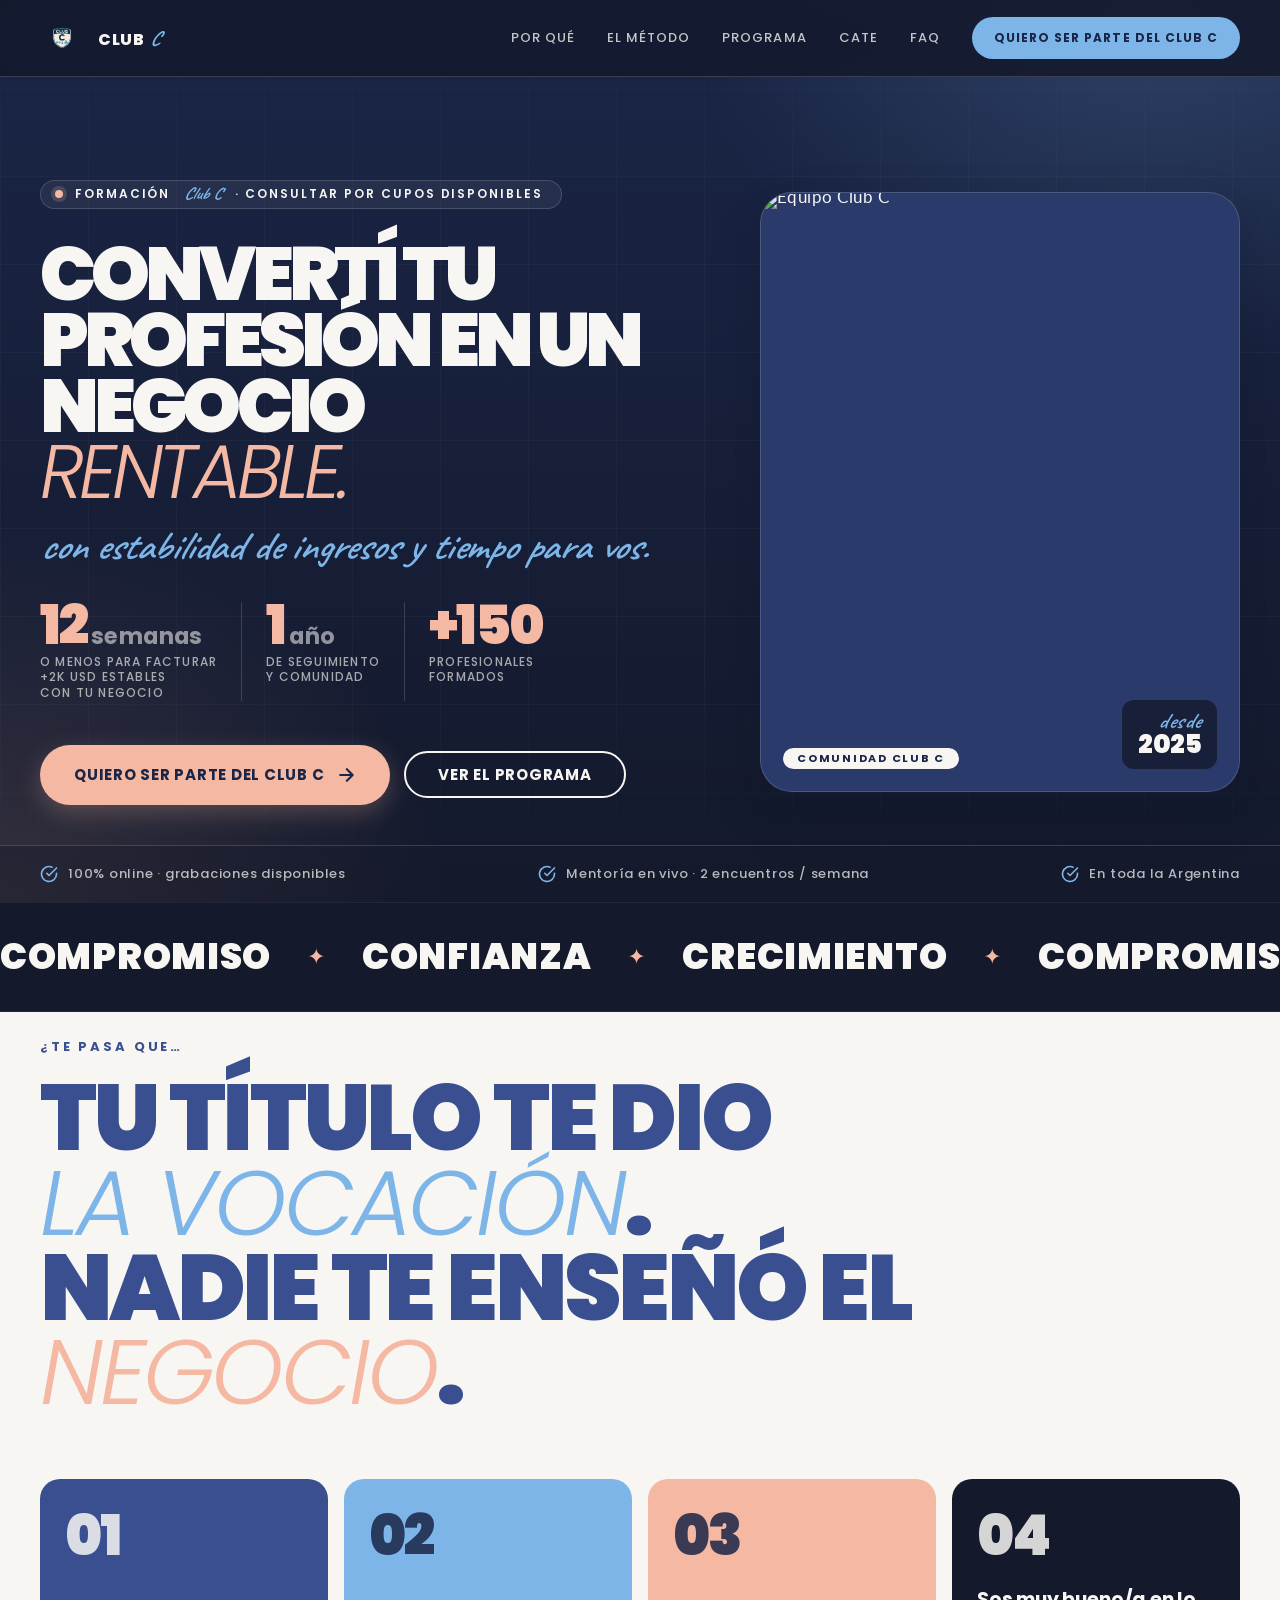
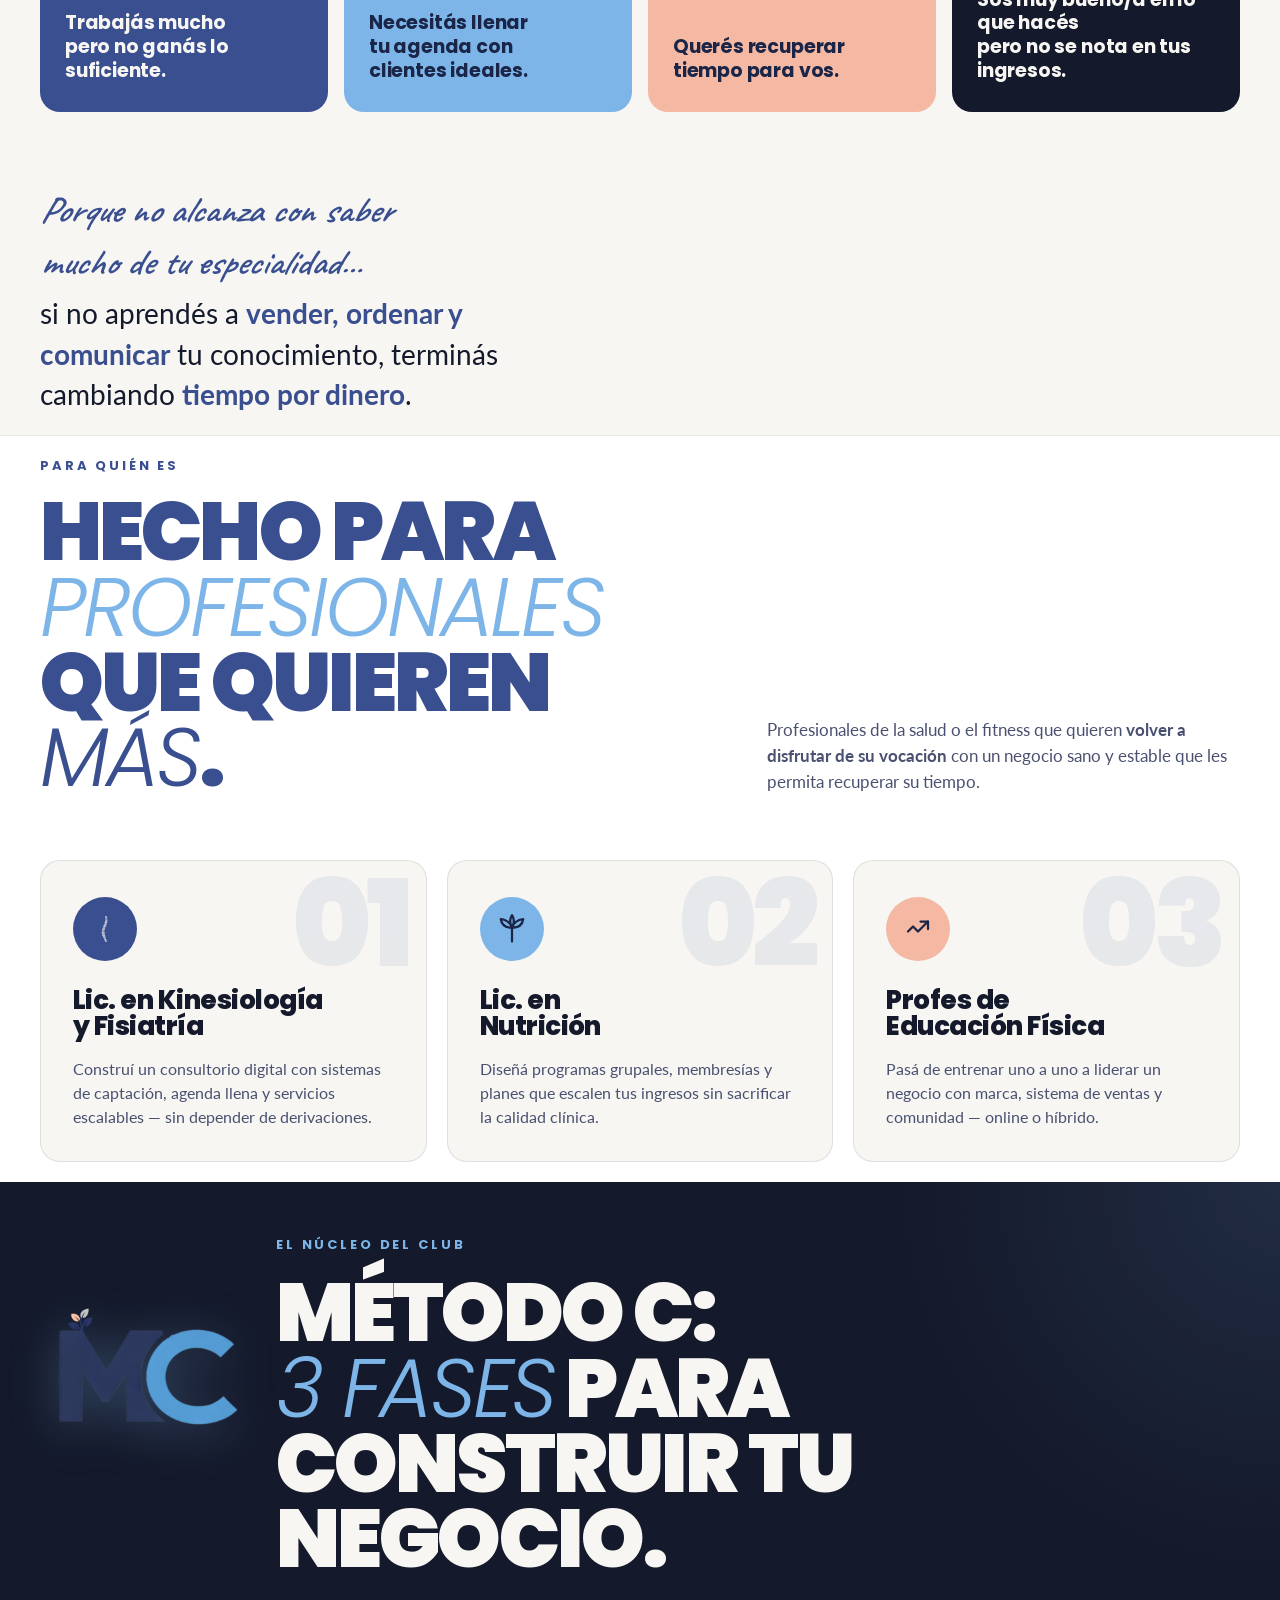
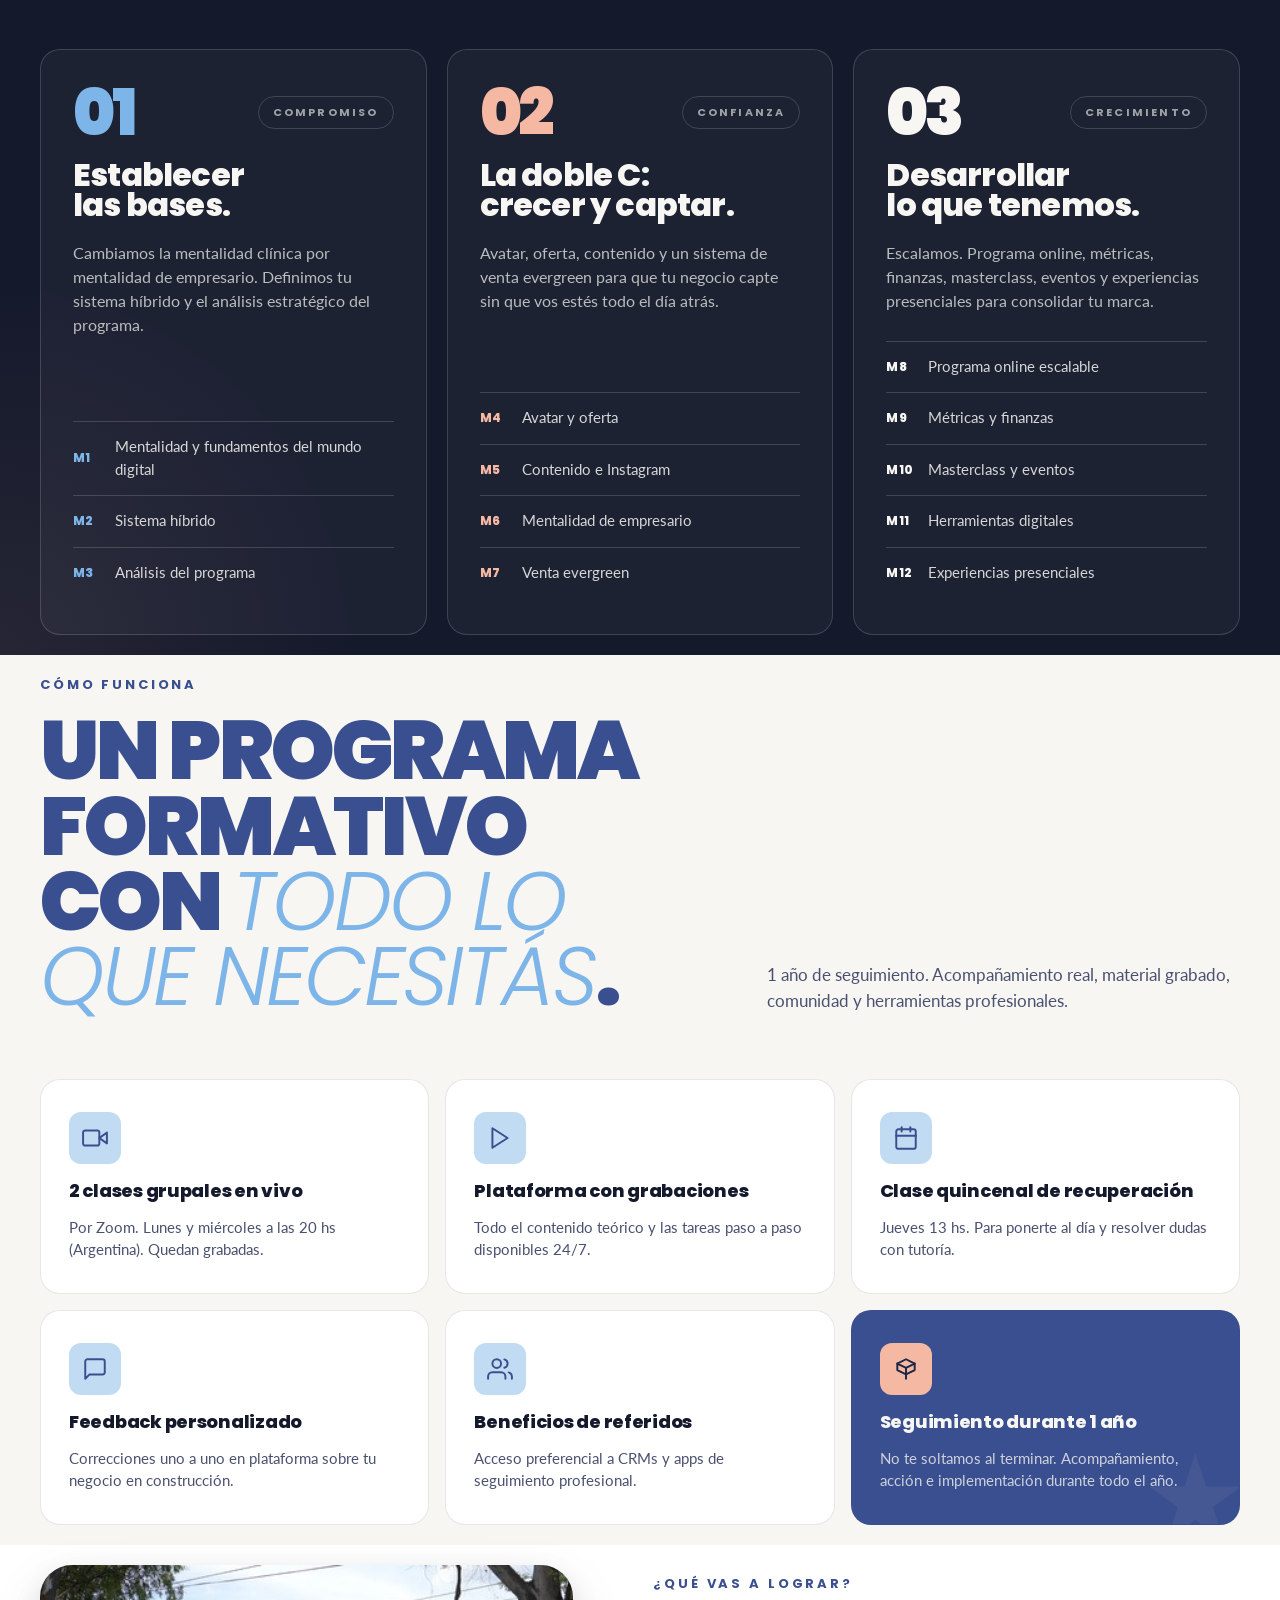
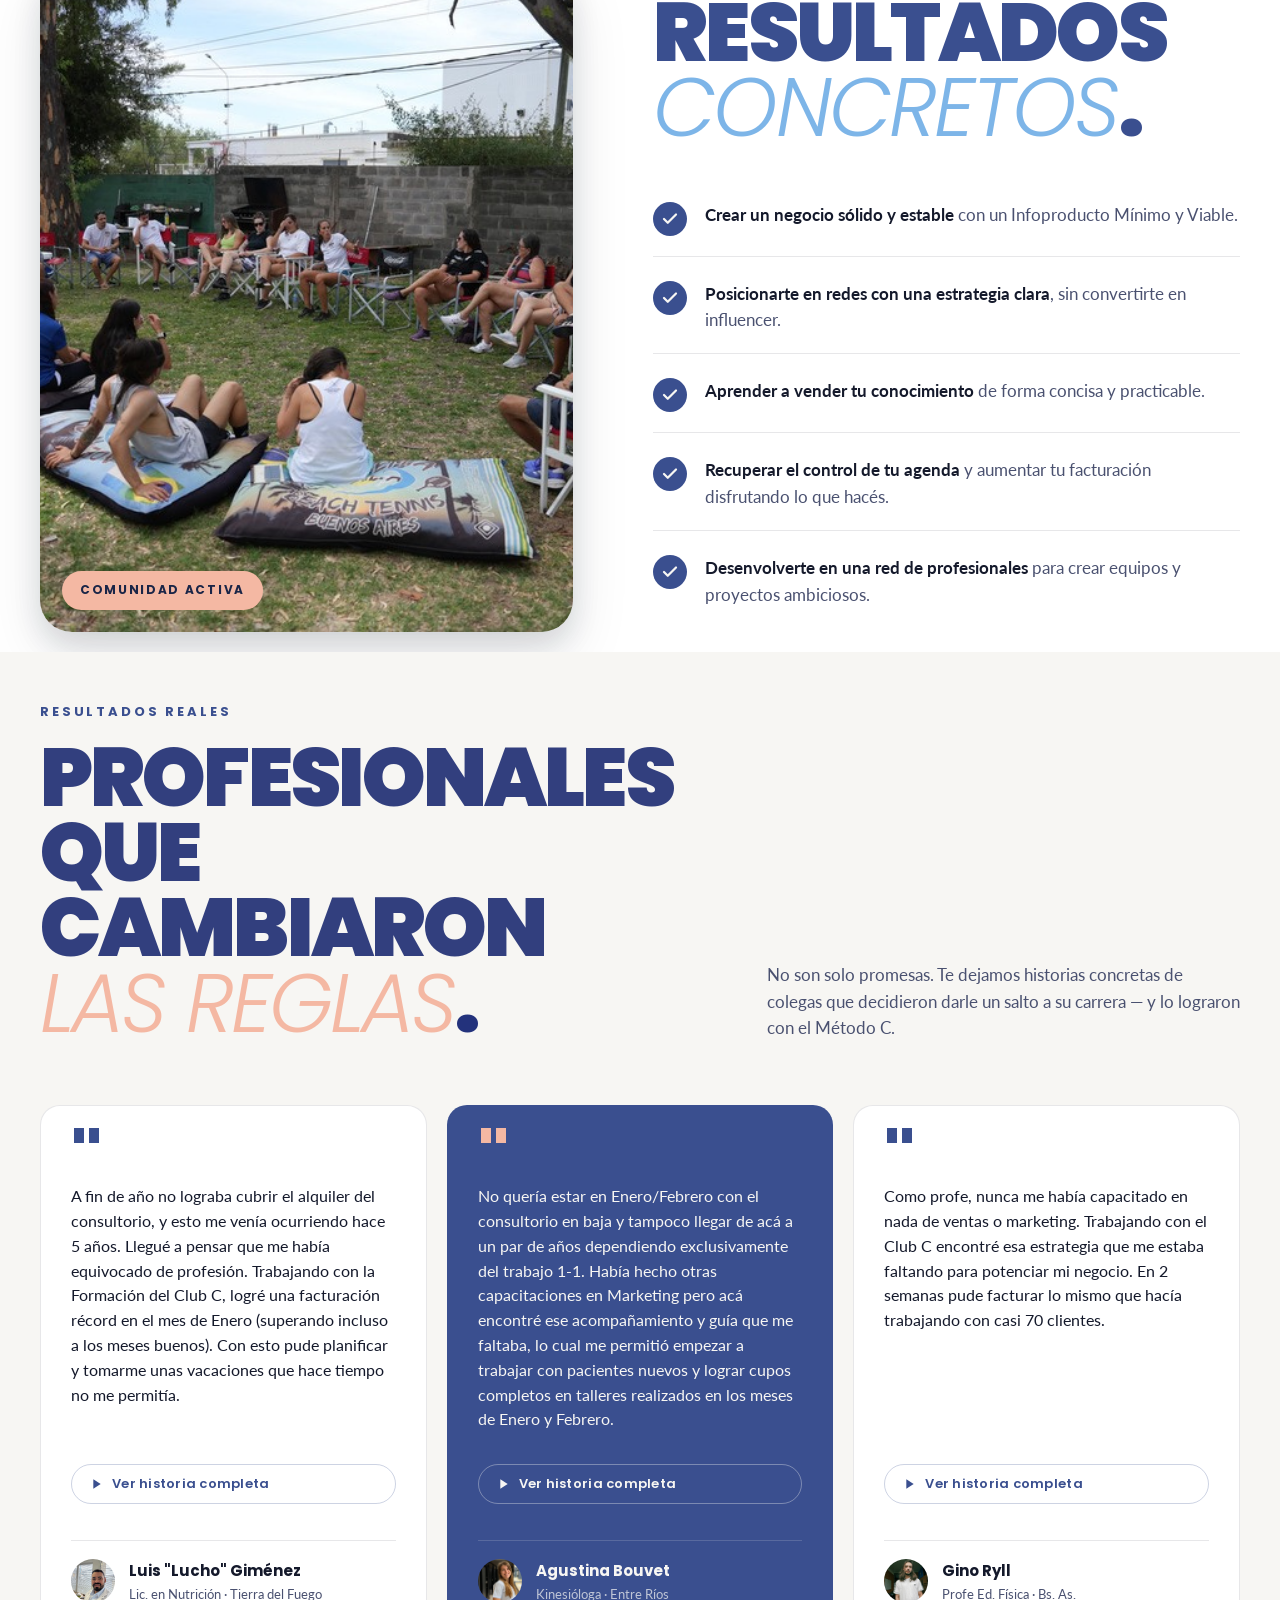
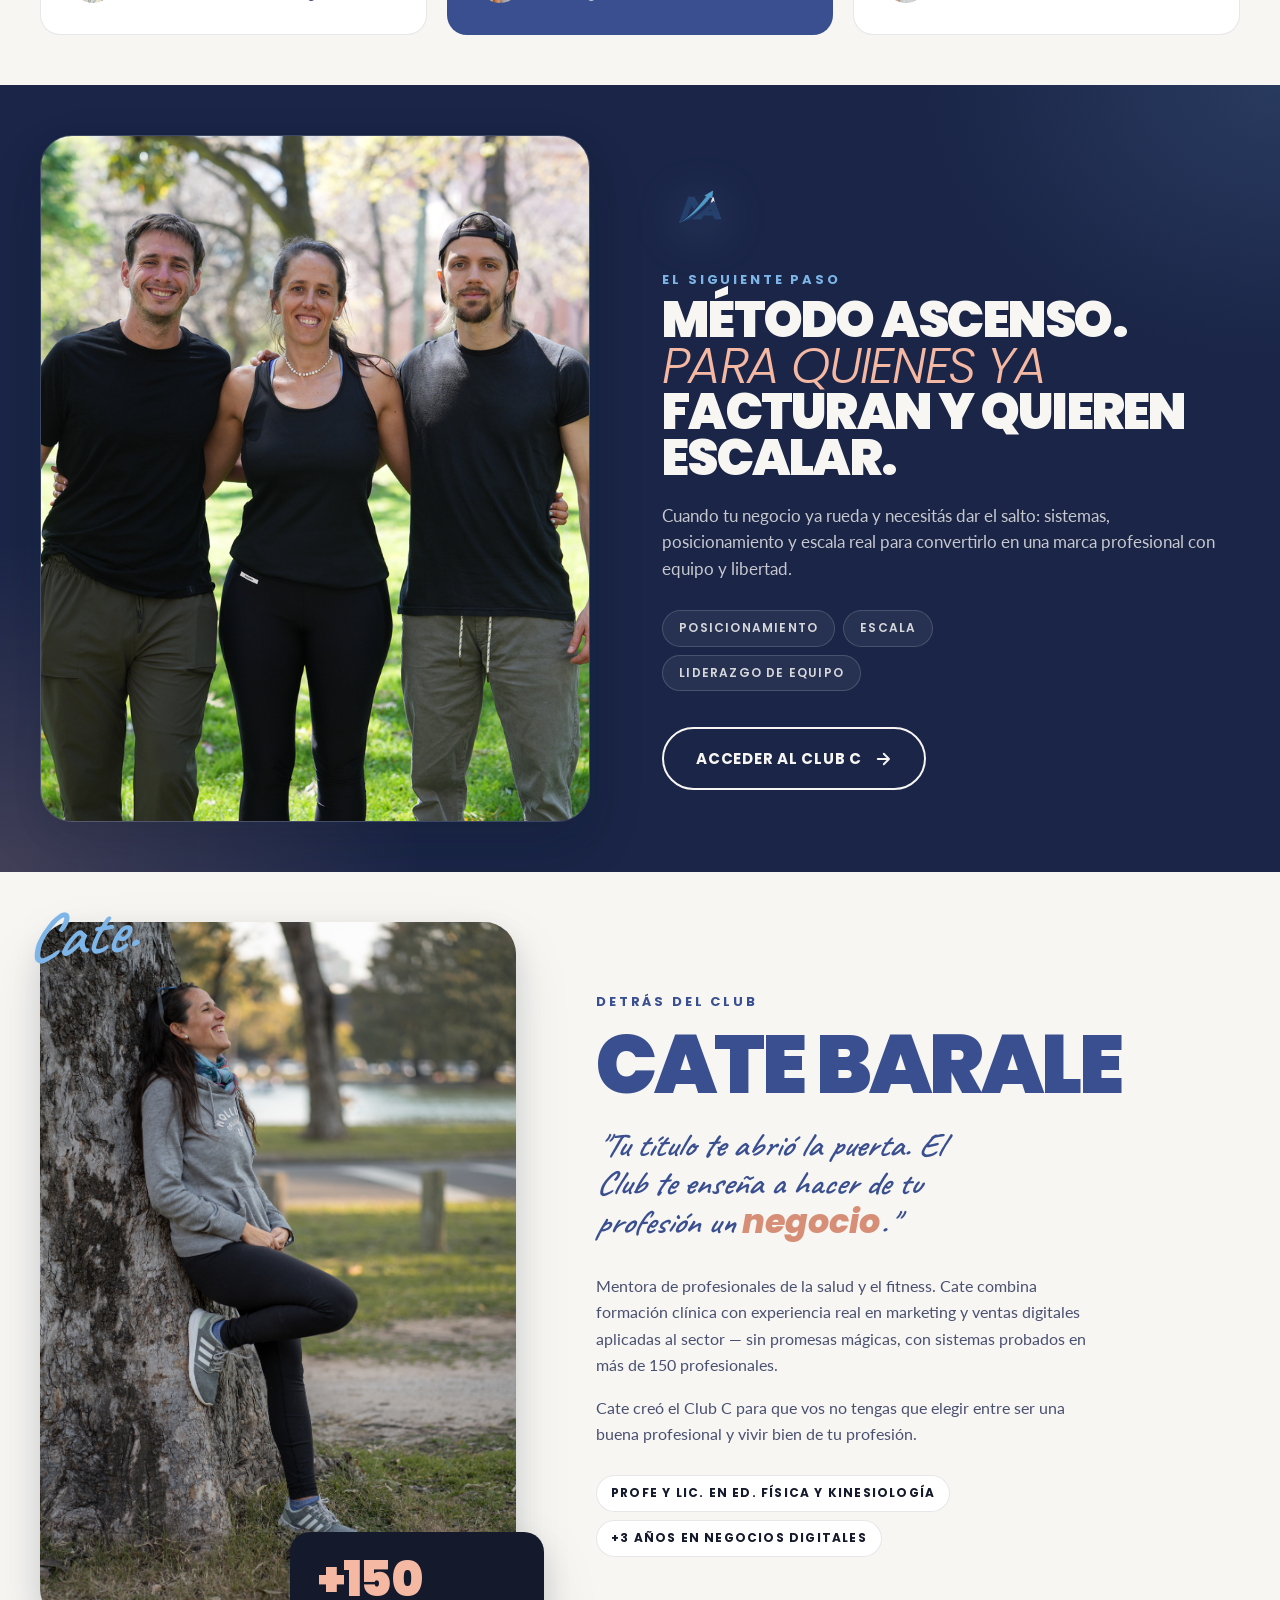
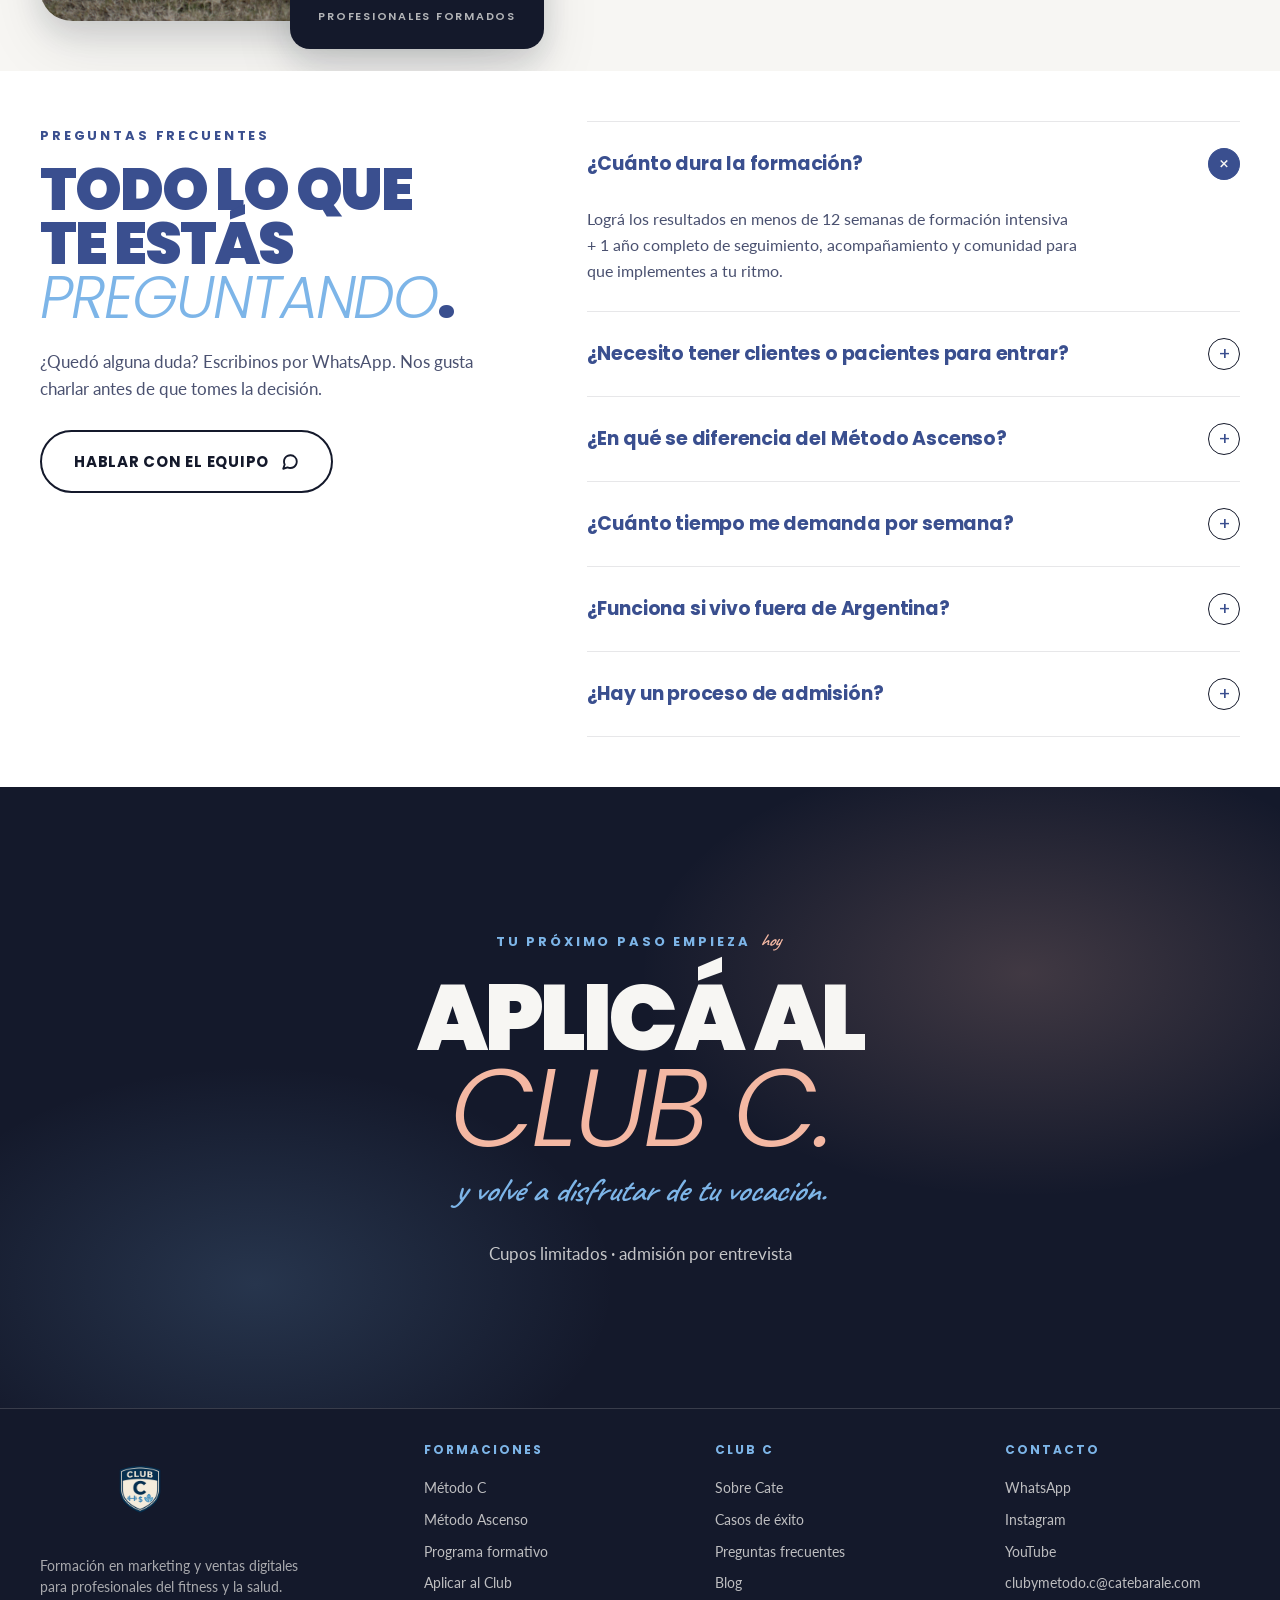
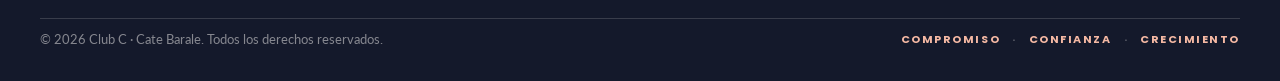
==== commit c71577c6: "Remove apply form from CTA section near footer Keeps the section title and 'Cupos limitados · admisi" ====
--- a/index.html
+++ b/index.html
@@ -575,52 +575,6 @@
       <p class="lead on-dark" style="margin: 32px auto 0; text-align: center;">
         Cupos limitados · admisión por entrevista
       </p>
-
-      <form class="apply-form" onsubmit="event.preventDefault(); document.getElementById('apply-success').style.display='block'; this.style.display='none';">
-        <div class="apply-row">
-          <input type="text" placeholder="Nombre y apellido" required />
-          <input type="email" placeholder="Tu email profesional" required />
-        </div>
-        <div class="apply-row">
-          <select required>
-            <option value="">Tu profesión…</option>
-            <option>Lic. en Kinesiología / Fisiatría</option>
-            <option>Lic. en Nutrición</option>
-            <option>Profe de Educación Física</option>
-            <option>Otra profesión de salud / fitness</option>
-          </select>
-          <div class="phone-group">
-            <select class="phone-cc" required aria-label="Código de país">
-              <option value="+54" selected>🇦🇷 +54</option>
-              <option value="+598">🇺🇾 +598</option>
-              <option value="+56">🇨🇱 +56</option>
-              <option value="+595">🇵🇾 +595</option>
-              <option value="+591">🇧🇴 +591</option>
-              <option value="+51">🇵🇪 +51</option>
-              <option value="+57">🇨🇴 +57</option>
-              <option value="+593">🇪🇨 +593</option>
-              <option value="+58">🇻🇪 +58</option>
-              <option value="+52">🇲🇽 +52</option>
-              <option value="+507">🇵🇦 +507</option>
-              <option value="+506">🇨🇷 +506</option>
-              <option value="+34">🇪🇸 +34</option>
-              <option value="+1">🇺🇸 +1</option>
-              <option value="otro">Otro</option>
-            </select>
-            <input type="tel" class="phone-num" placeholder="Número de WhatsApp" required />
-          </div>
-        </div>
-        <button class="apply-submit" type="submit">
-          <span data-tweak="ctaPrimary">QUIERO SER PARTE DEL CLUB C </span>
-          <svg width="22" height="22" viewBox="0 0 24 24" fill="none" stroke="currentColor" stroke-width="2.5" stroke-linecap="round" stroke-linejoin="round"><path d="M5 12h14M13 5l7 7-7 7"/></svg>
-        </button>
-        <p class="apply-note">Cupos limitados. Te contactamos por WhatsApp en menos de 48 hs.</p>
-      </form>
-      <div class="apply-success" id="apply-success">
-        <svg width="40" height="40" viewBox="0 0 24 24" fill="none" stroke="currentColor" stroke-width="2.5" stroke-linecap="round" stroke-linejoin="round"><path d="M22 11.08V12a10 10 0 11-5.93-9.14"/><path d="M22 4L12 14.01l-3-3"/></svg>
-        <h3>¡Listo! Recibimos tu aplicación.</h3>
-        <p>Te escribimos por WhatsApp en las próximas 48 hs para coordinar la entrevista.</p>
-      </div>
     </div>
   </div>
 </section>
--- a/styles.css
+++ b/styles.css
@@ -412,7 +412,7 @@
 }
 .hero-photo-badge {
   position: absolute;
-  top: 22px; right: 22px;
+  bottom: 22px; right: 22px;
   background: rgba(20, 25, 43, 0.78);
   backdrop-filter: blur(10px);
   border-radius: var(--r-md);
@@ -1753,8 +1753,6 @@
   .hero-photo-badge {
     bottom: 18px;
     right: 18px;
-    top: auto;
-    left: auto;
     padding: 8px 12px;
     background: rgba(20, 25, 43, 0.55);
   }
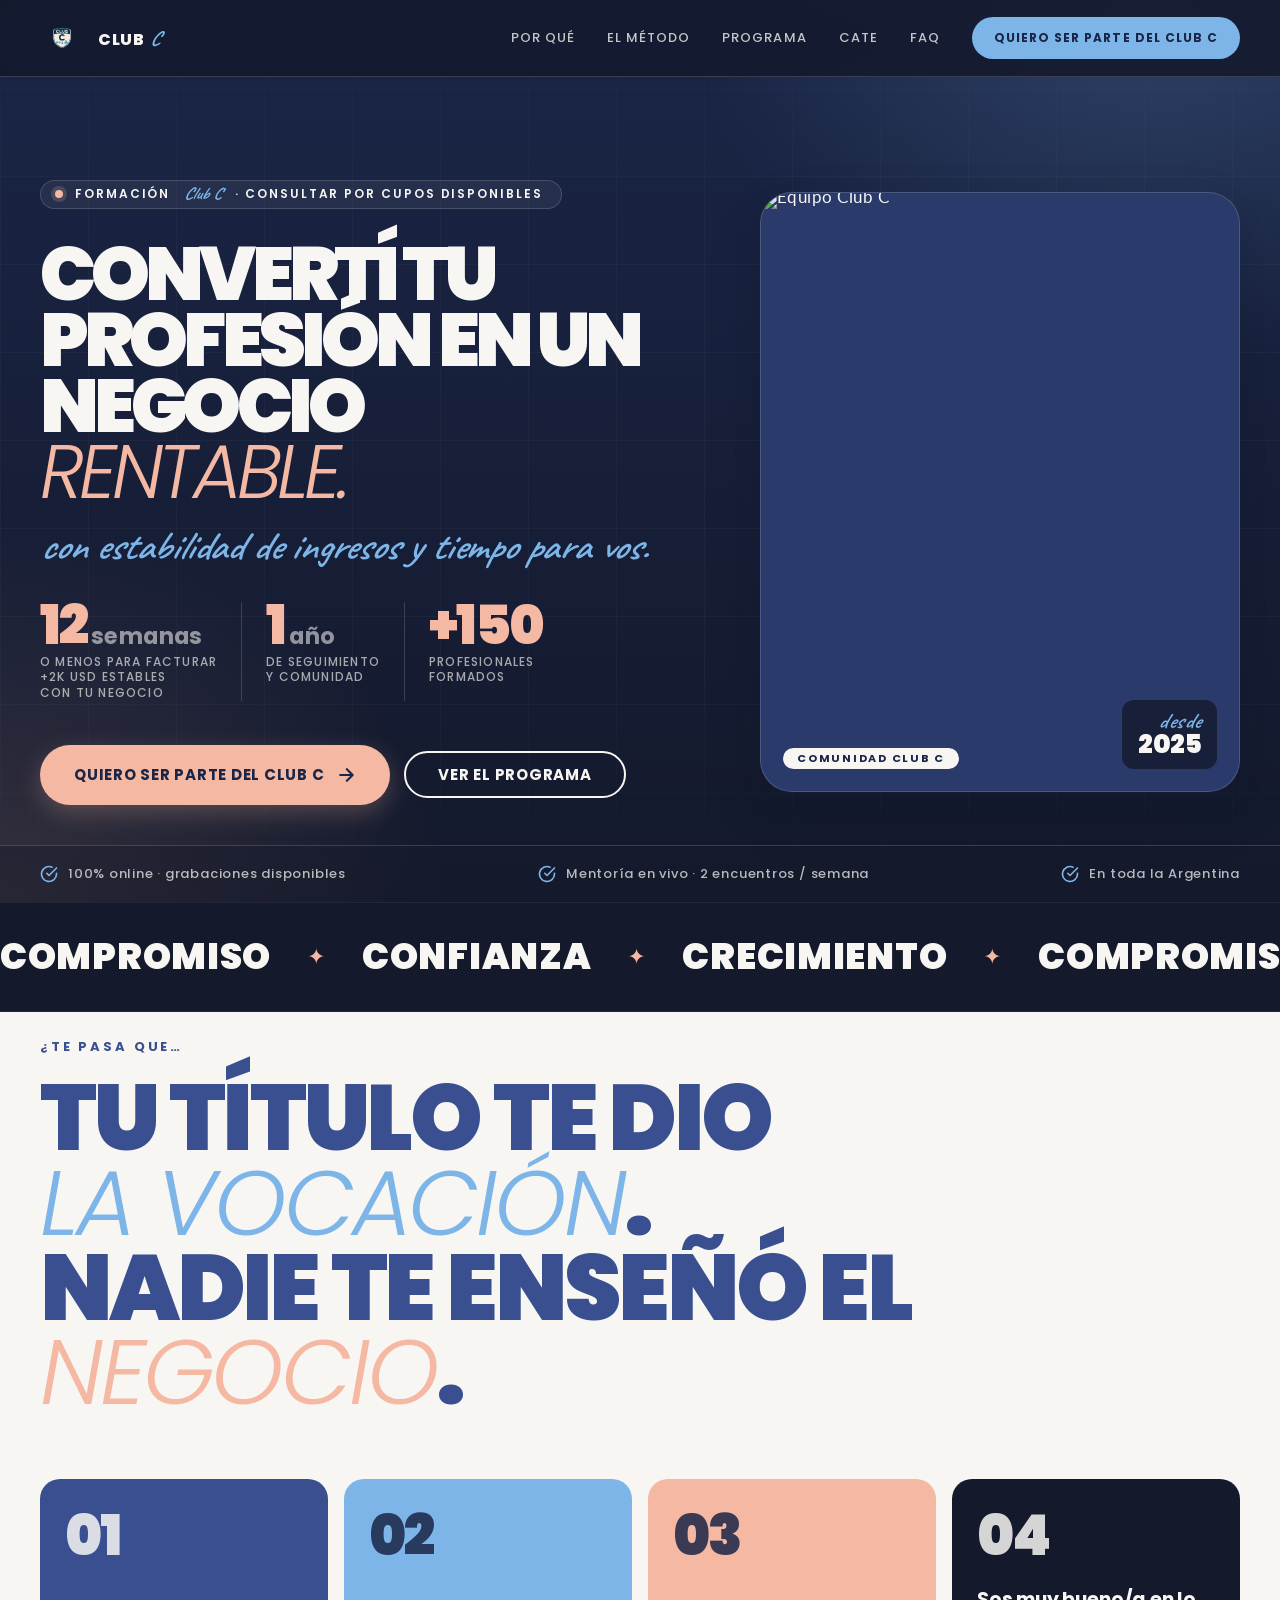
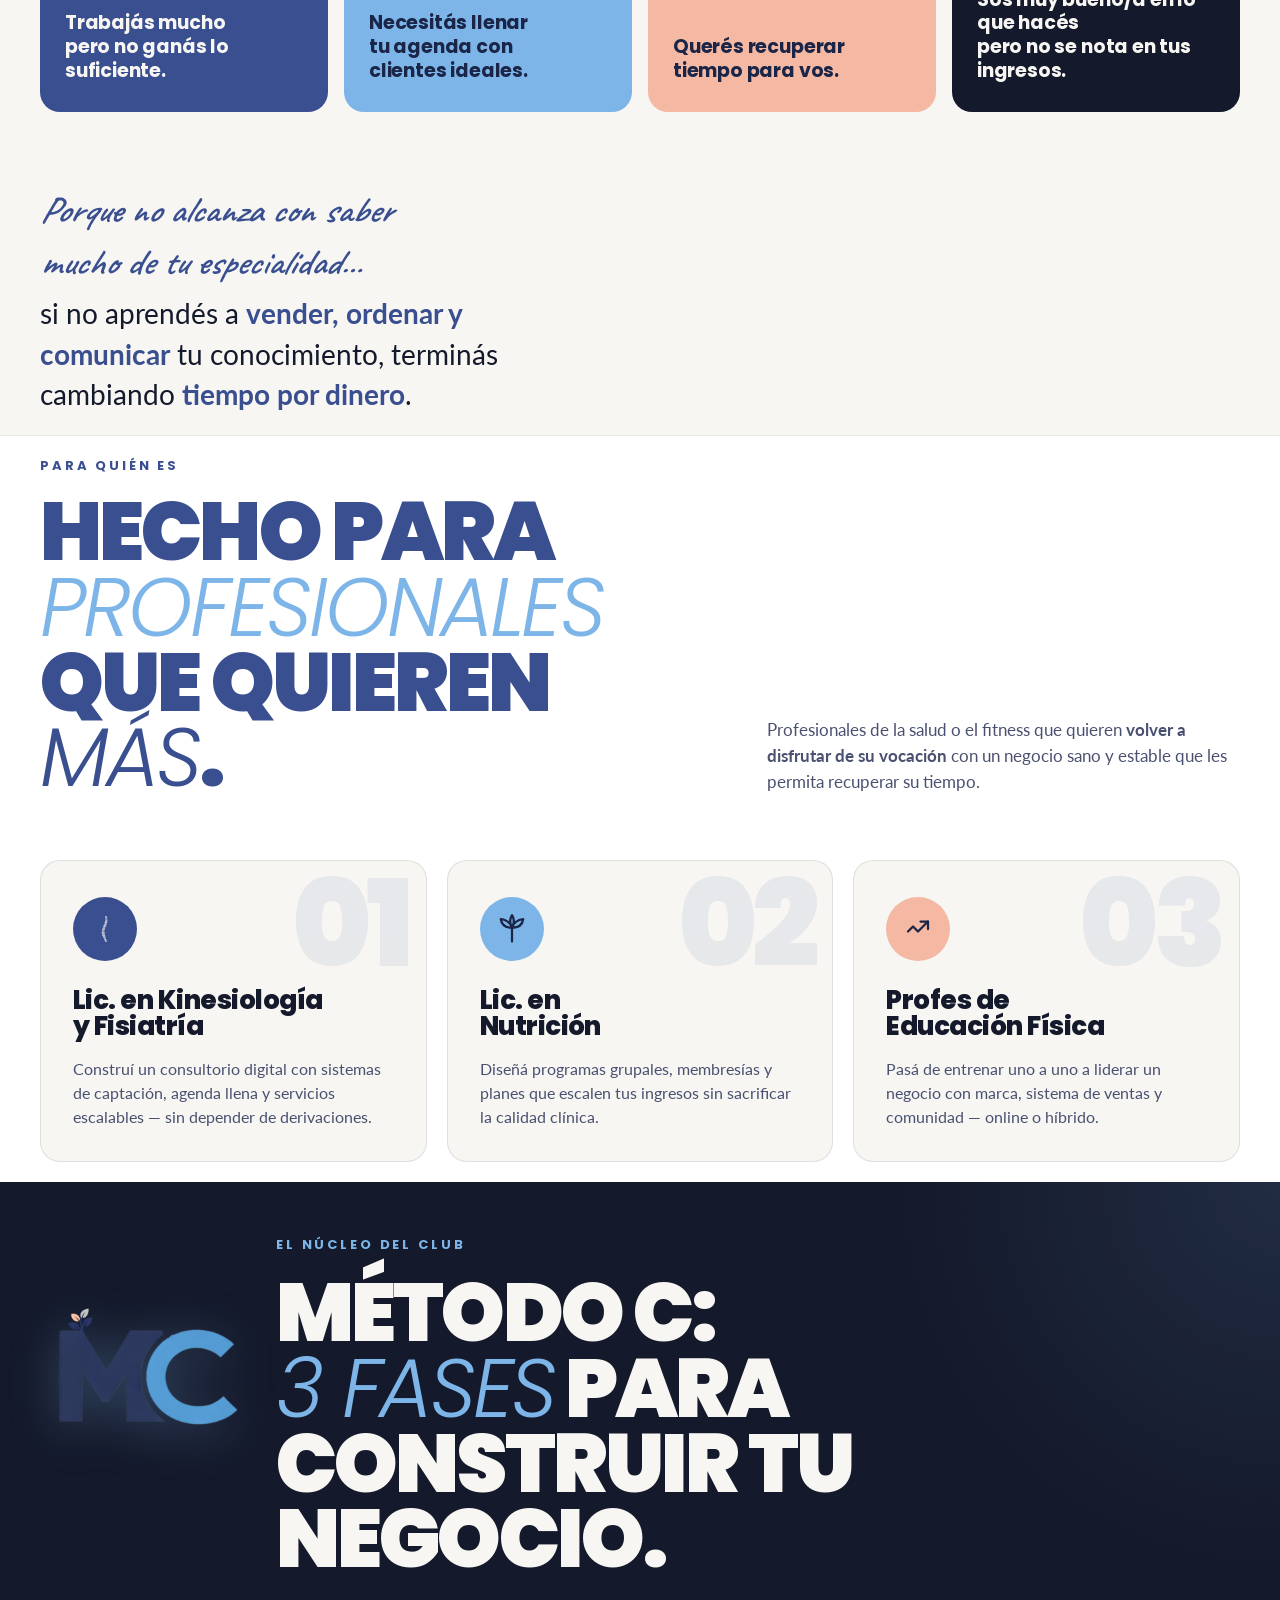
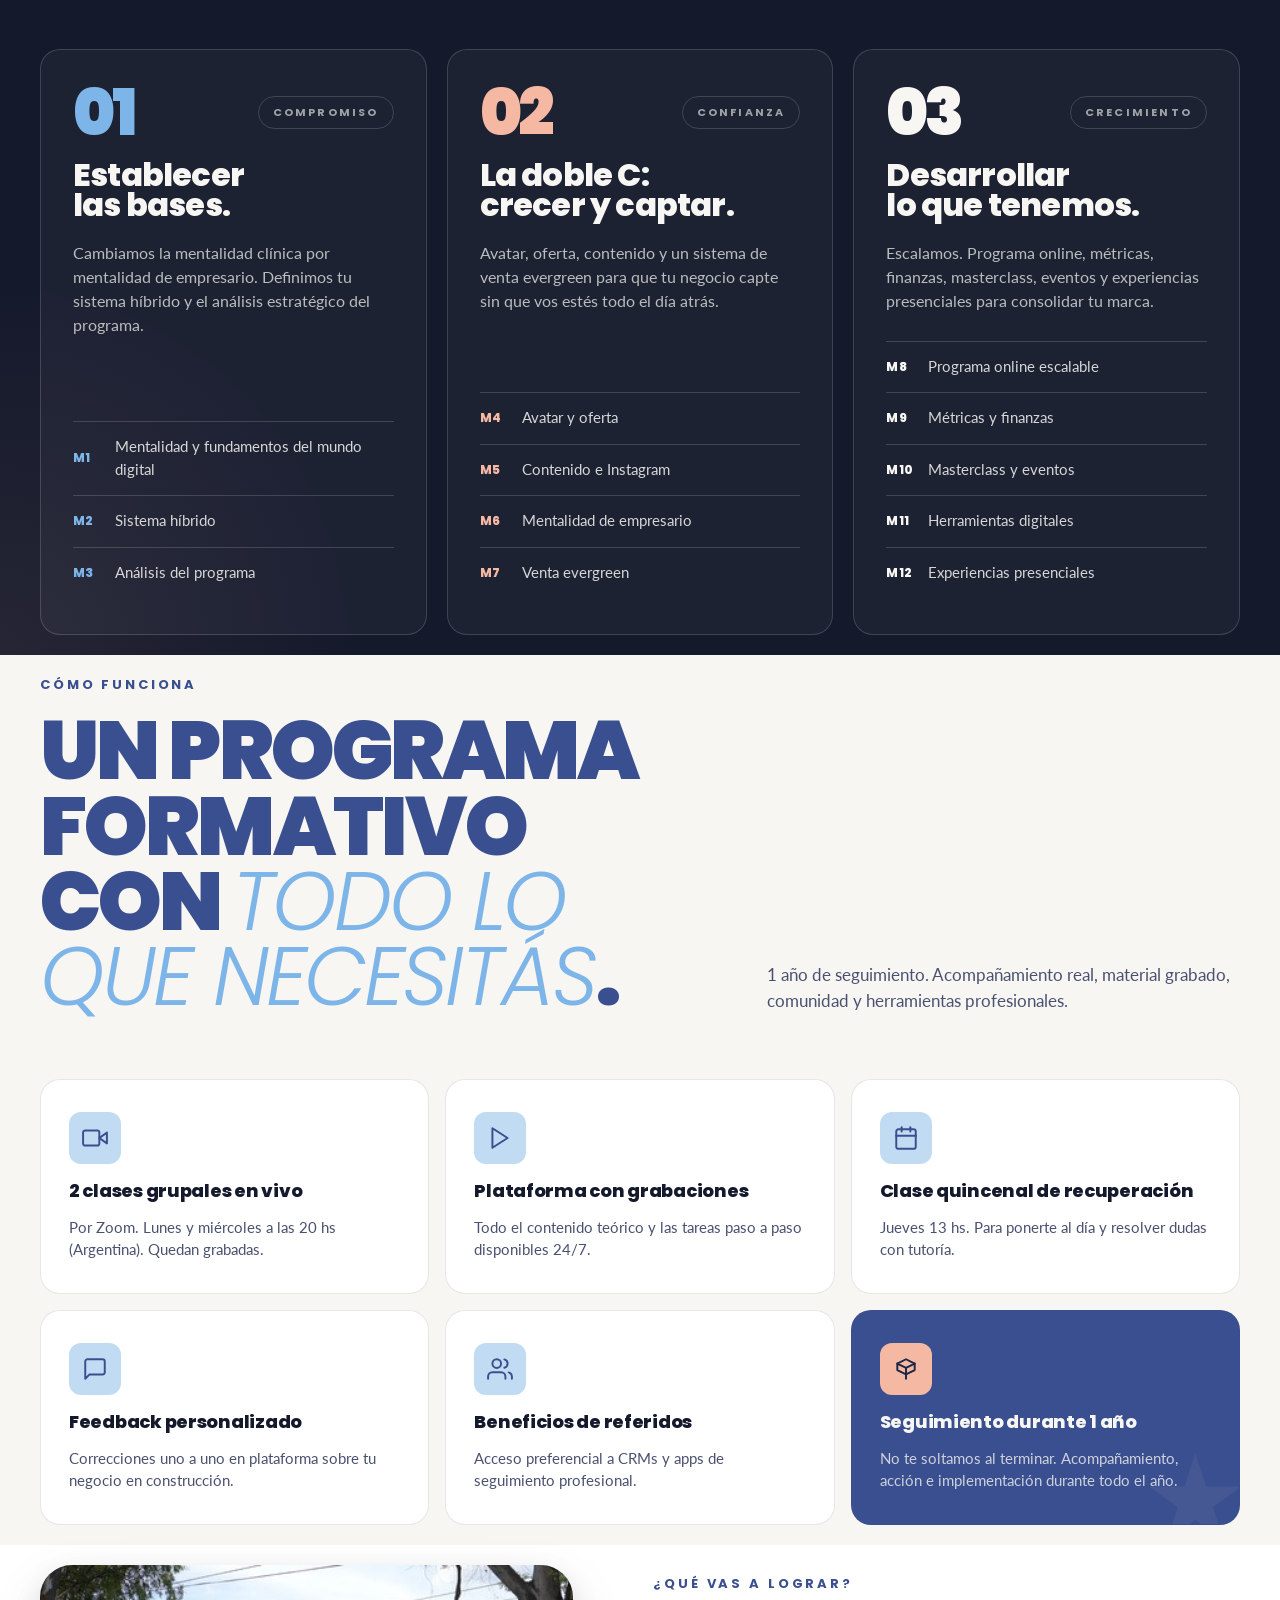
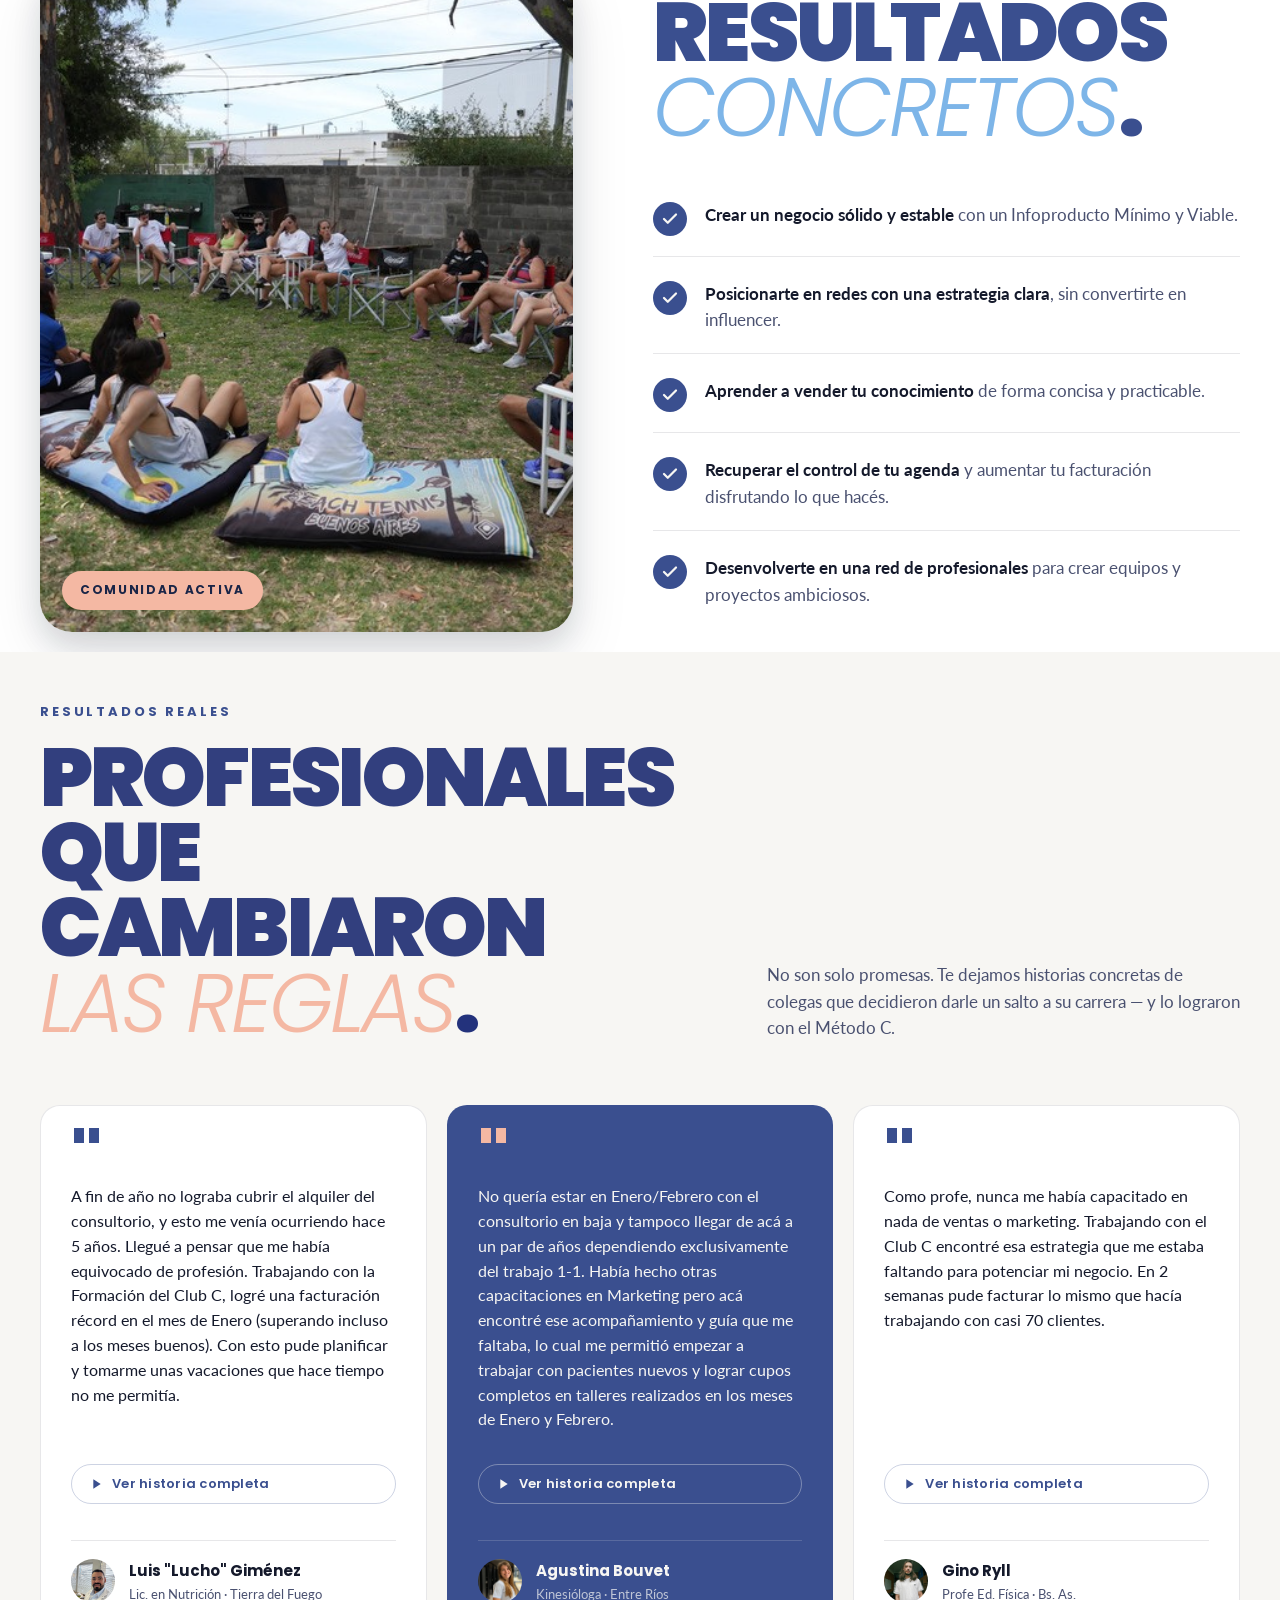
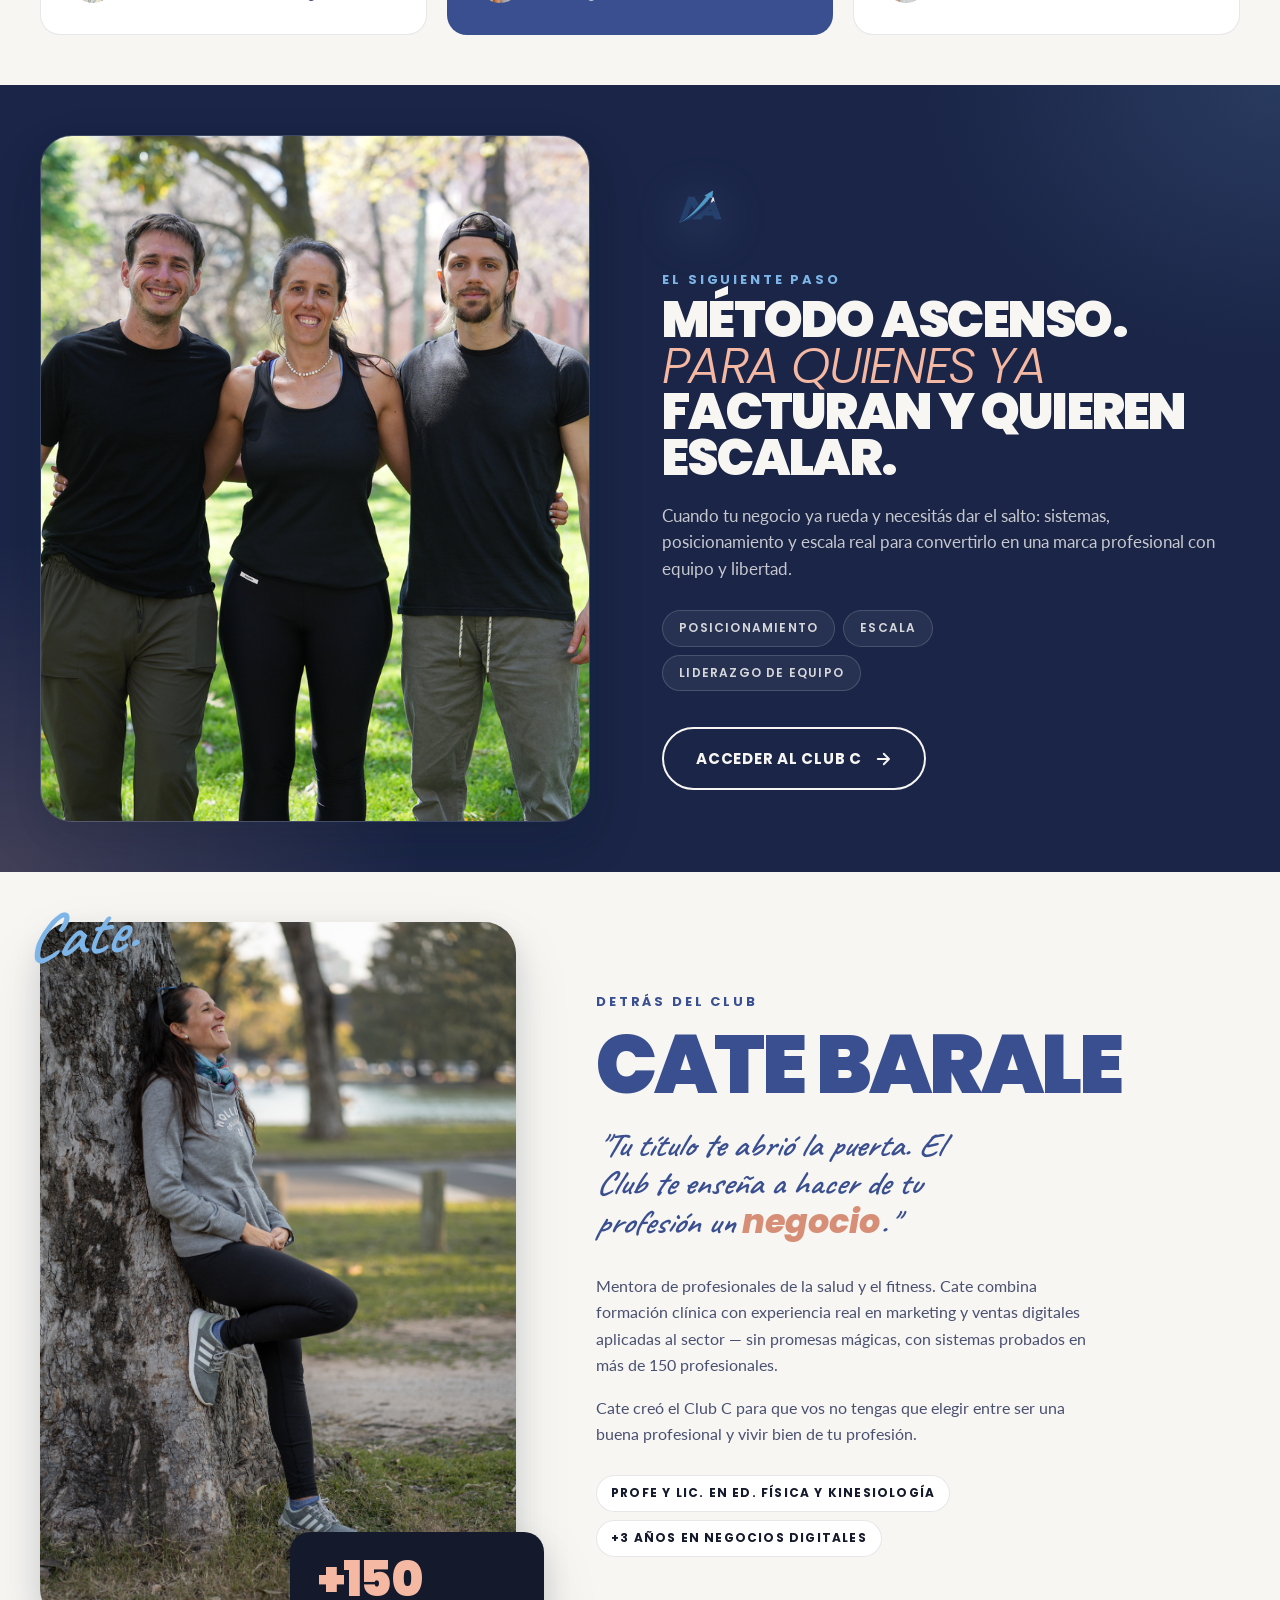
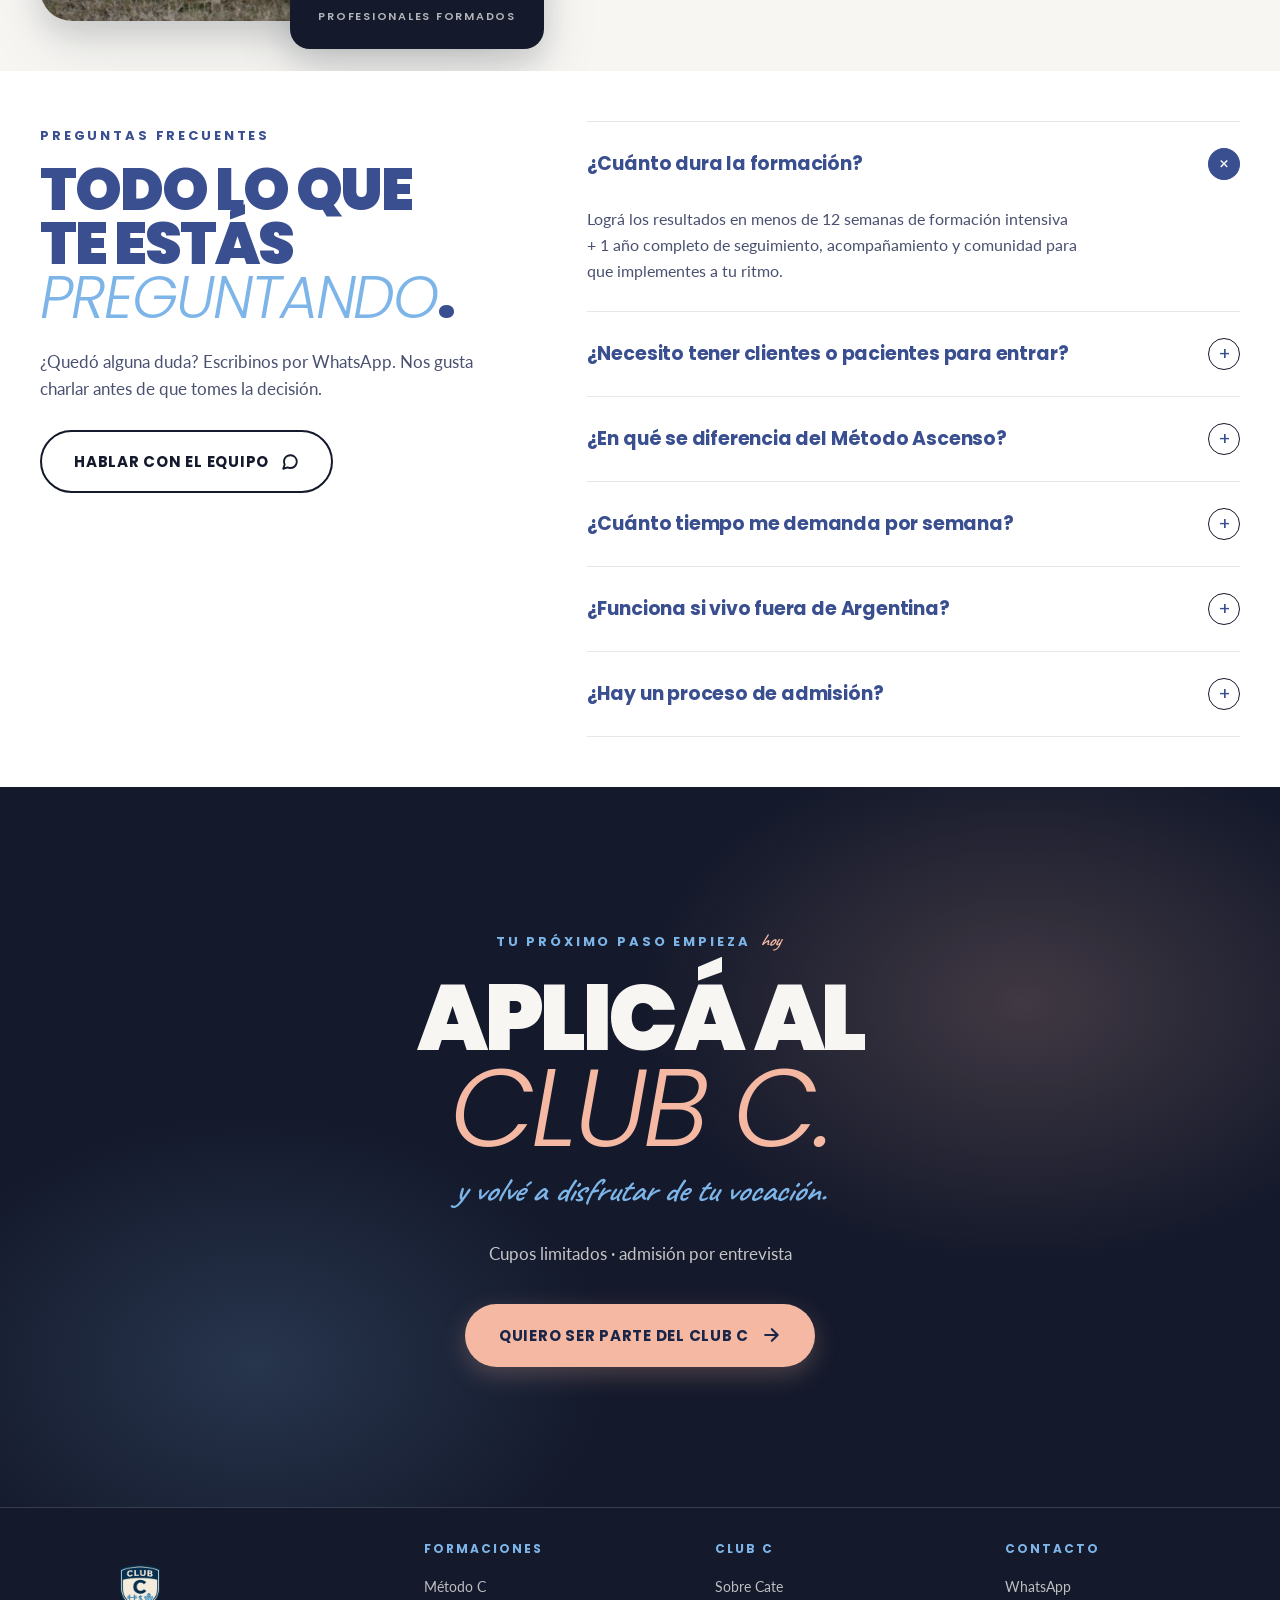
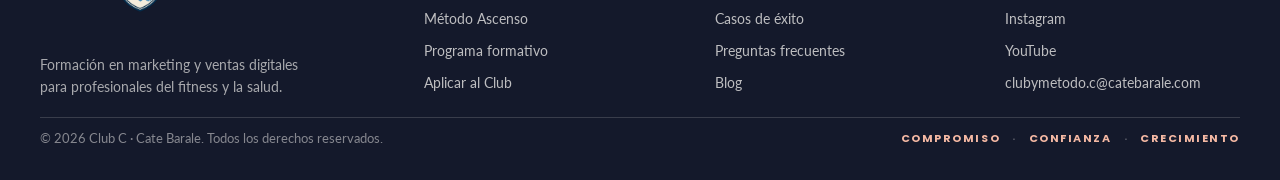
==== commit 6d0ea6ff: "Wire all 'Aplicar al Club' CTAs to GHL popup trigger via data-open-form Mirrors the bridge pattern u" ====
--- a/index.html
+++ b/index.html
@@ -43,7 +43,7 @@
     <a href="#programa">Programa</a>
     <a href="#cate">Cate</a>
     <a href="#faq">FAQ</a>
-    <a href="#aplicar" class="nav-cta" data-tweak="ctaPrimary">Aplicar al Club</a>
+    <a href="#" class="nav-cta" data-tweak="ctaPrimary" data-open-form>Aplicar al Club</a>
   </div>
 </nav>
 
@@ -80,10 +80,10 @@
       </div>
 
       <div class="hero-cta-row">
-        <a href="#aplicar" class="btn btn-accent">
+        <button class="btn btn-accent" data-open-form type="button">
           <span data-tweak="ctaPrimary">Quiero ser parte del Club C</span>
           <svg class="arrow" width="20" height="20" viewBox="0 0 24 24" fill="none" stroke="currentColor" stroke-width="2.5" stroke-linecap="round" stroke-linejoin="round"><path d="M5 12h14M13 5l7 7-7 7"/></svg>
-        </a>
+        </button>
         <a href="#programa" class="btn btn-outline">Ver el programa</a>
       </div>
     </div>
@@ -456,10 +456,10 @@
           <span class="tag-pill">Escala</span>
           <span class="tag-pill">Liderazgo de equipo</span>
         </div>
-        <a href="#aplicar" class="btn btn-outline">
+        <button class="btn btn-outline" data-open-form type="button">
           Acceder al Club C
           <svg class="arrow" width="18" height="18" viewBox="0 0 24 24" fill="none" stroke="currentColor" stroke-width="2.5" stroke-linecap="round" stroke-linejoin="round"><path d="M5 12h14M13 5l7 7-7 7"/></svg>
-        </a>
+        </button>
       </div>
     </div>
   </div>
@@ -575,6 +575,12 @@
       <p class="lead on-dark" style="margin: 32px auto 0; text-align: center;">
         Cupos limitados · admisión por entrevista
       </p>
+      <div class="cta-final-action">
+        <button class="btn btn-accent" data-open-form type="button">
+          <span data-tweak="ctaPrimary">Quiero ser parte del Club C</span>
+          <svg class="arrow" width="20" height="20" viewBox="0 0 24 24" fill="none" stroke="currentColor" stroke-width="2.5" stroke-linecap="round" stroke-linejoin="round"><path d="M5 12h14M13 5l7 7-7 7"/></svg>
+        </button>
+      </div>
     </div>
   </div>
 </section>
@@ -593,7 +599,7 @@
           <li><a href="#metodo">Método C</a></li>
           <li><a href="#ascenso">Método Ascenso</a></li>
           <li><a href="#programa">Programa formativo</a></li>
-          <li><a href="#aplicar">Aplicar al Club</a></li>
+          <li><a href="#" data-open-form>Aplicar al Club</a></li>
         </ul>
       </div>
       <div>
--- a/styles.css
+++ b/styles.css
@@ -1284,6 +1284,11 @@
   text-align: center;
   max-width: 980px;
   margin: 0 auto;
+}
+.cta-final-action {
+  margin-top: 36px;
+  display: flex;
+  justify-content: center;
 }
 .cta-final-title {
   font-family: var(--f-title);
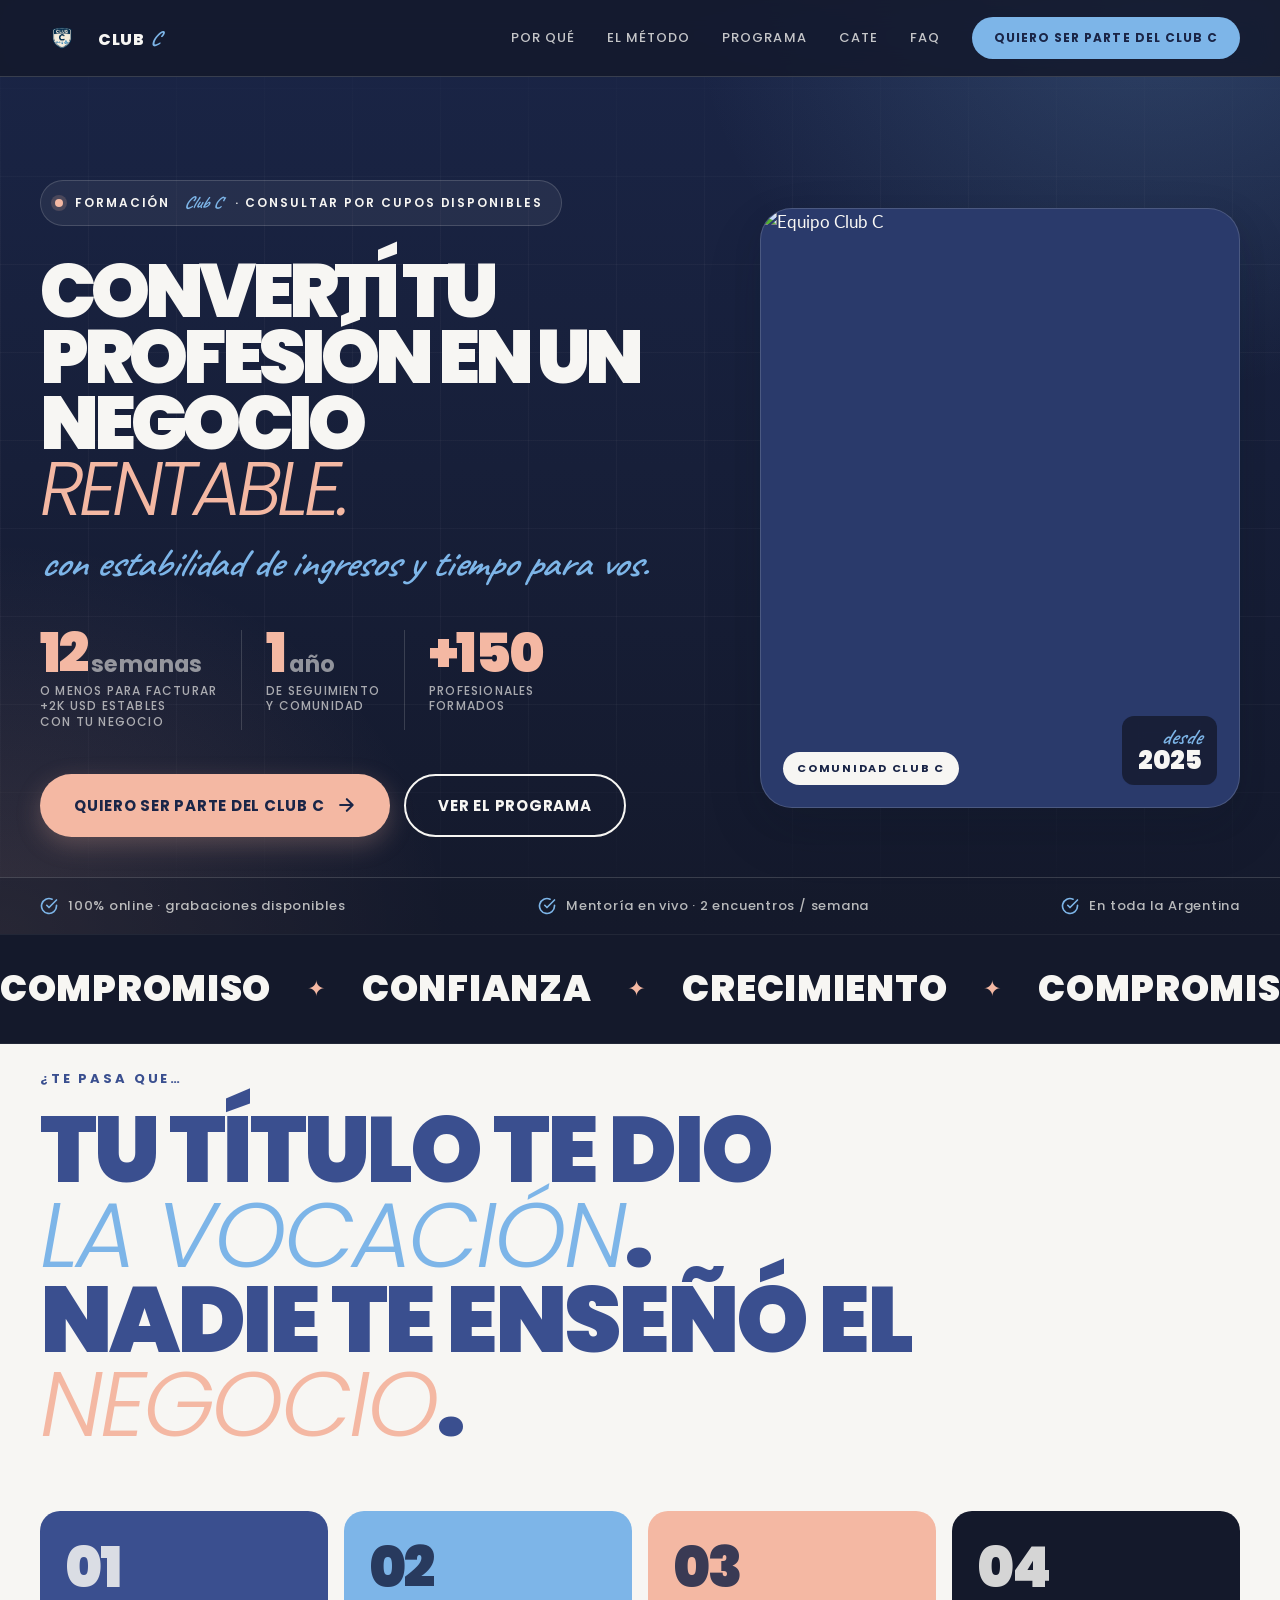
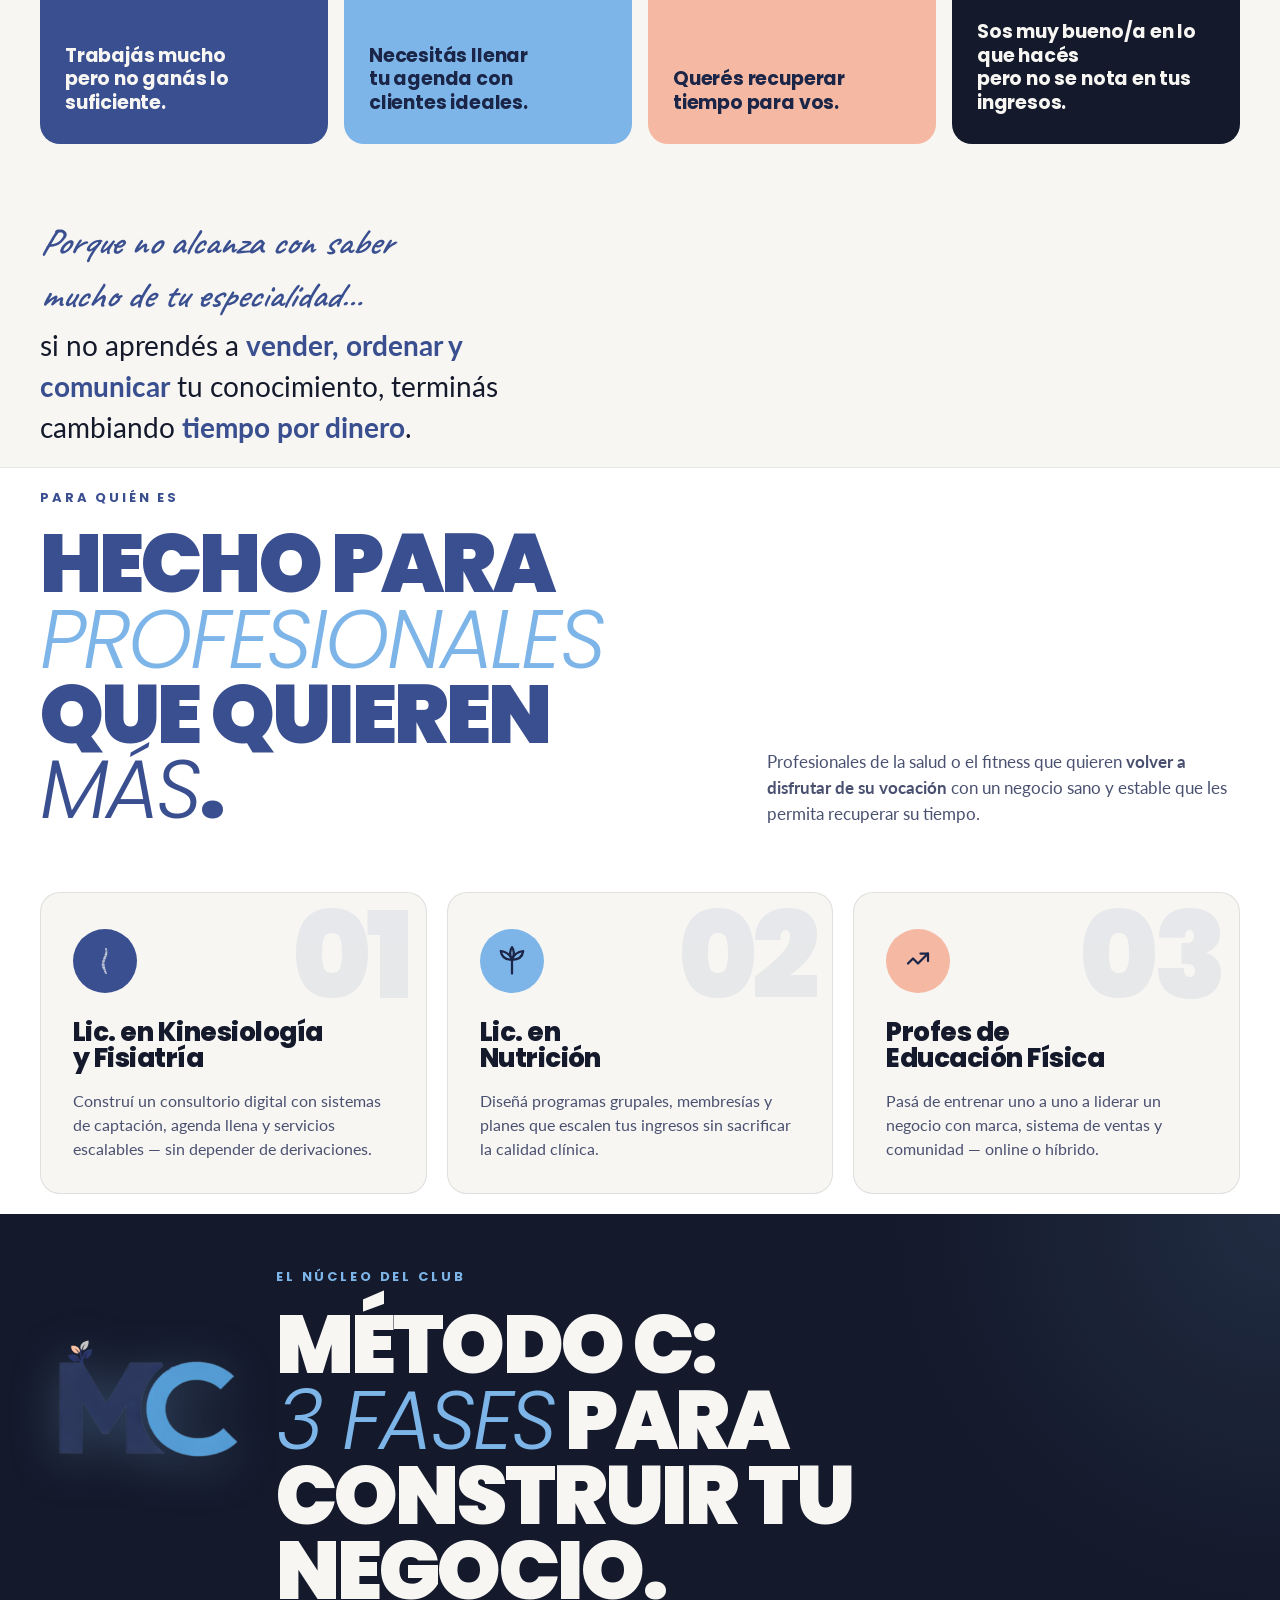
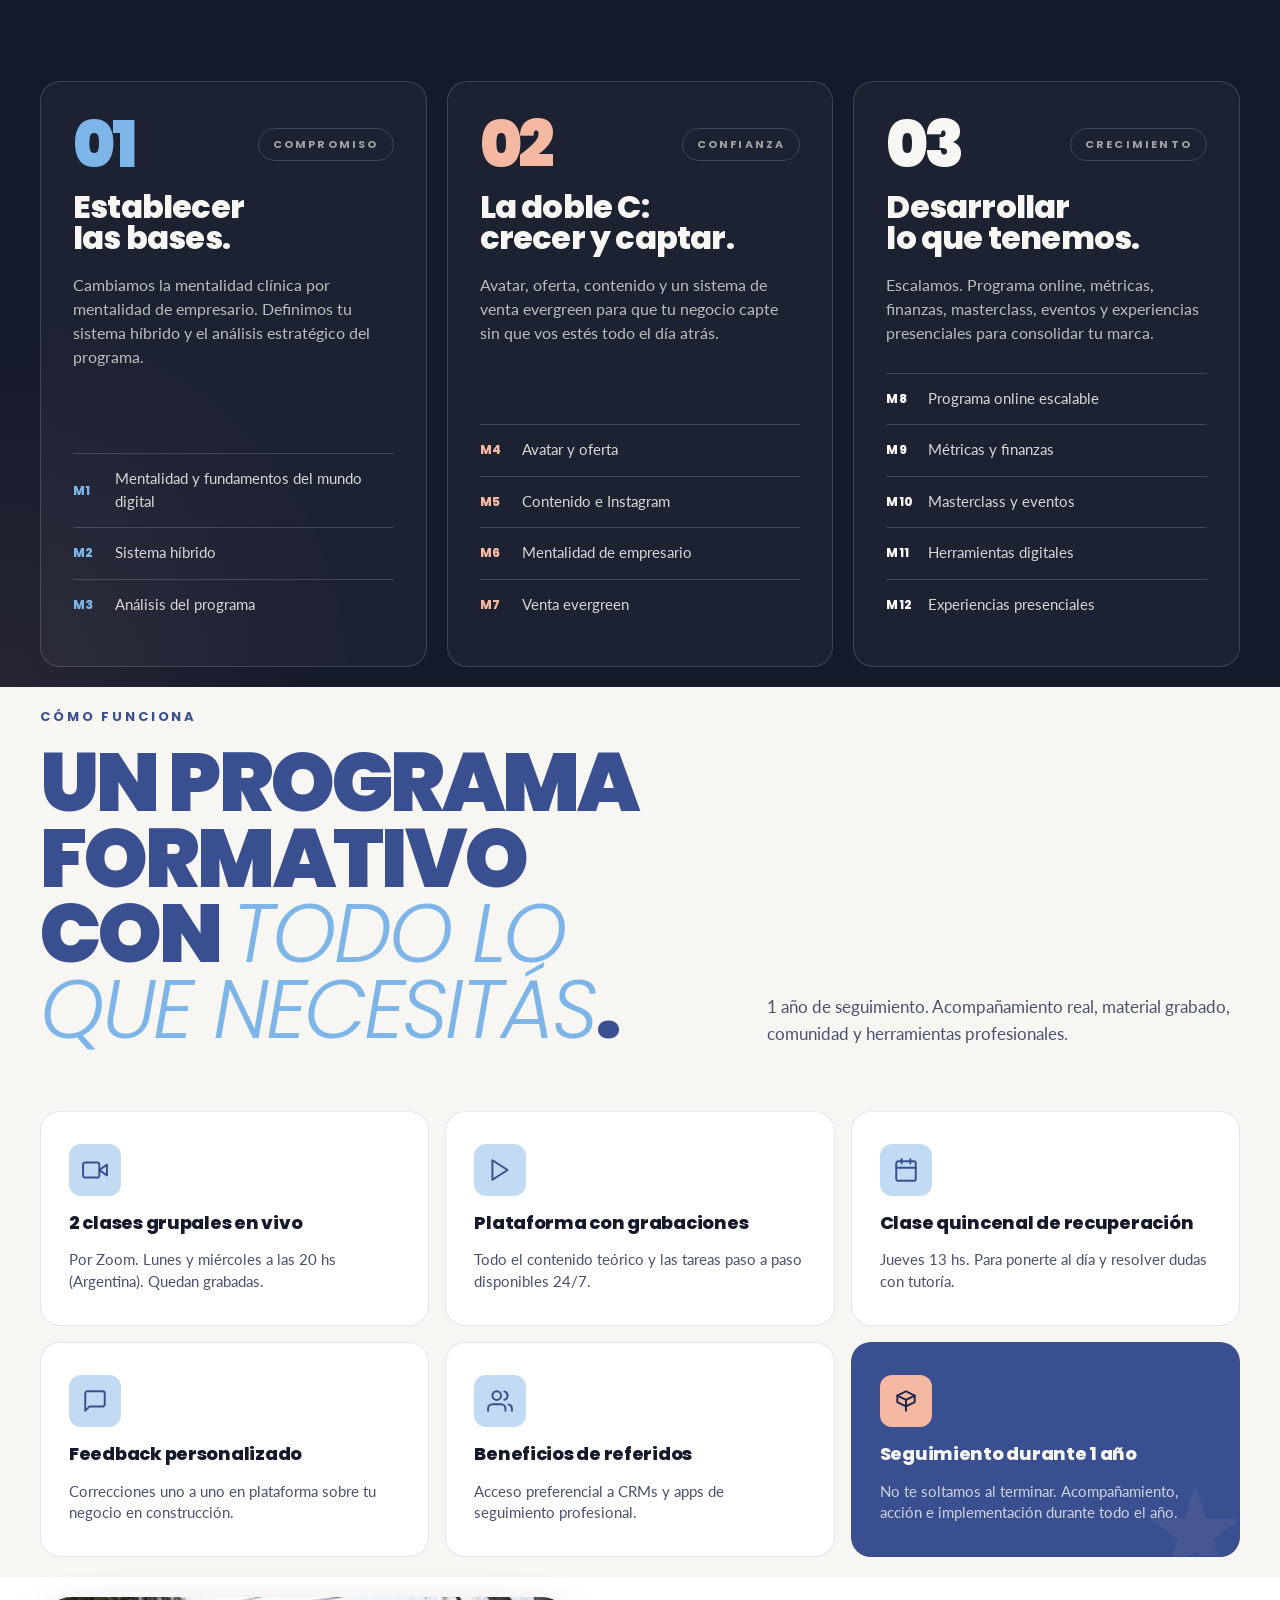
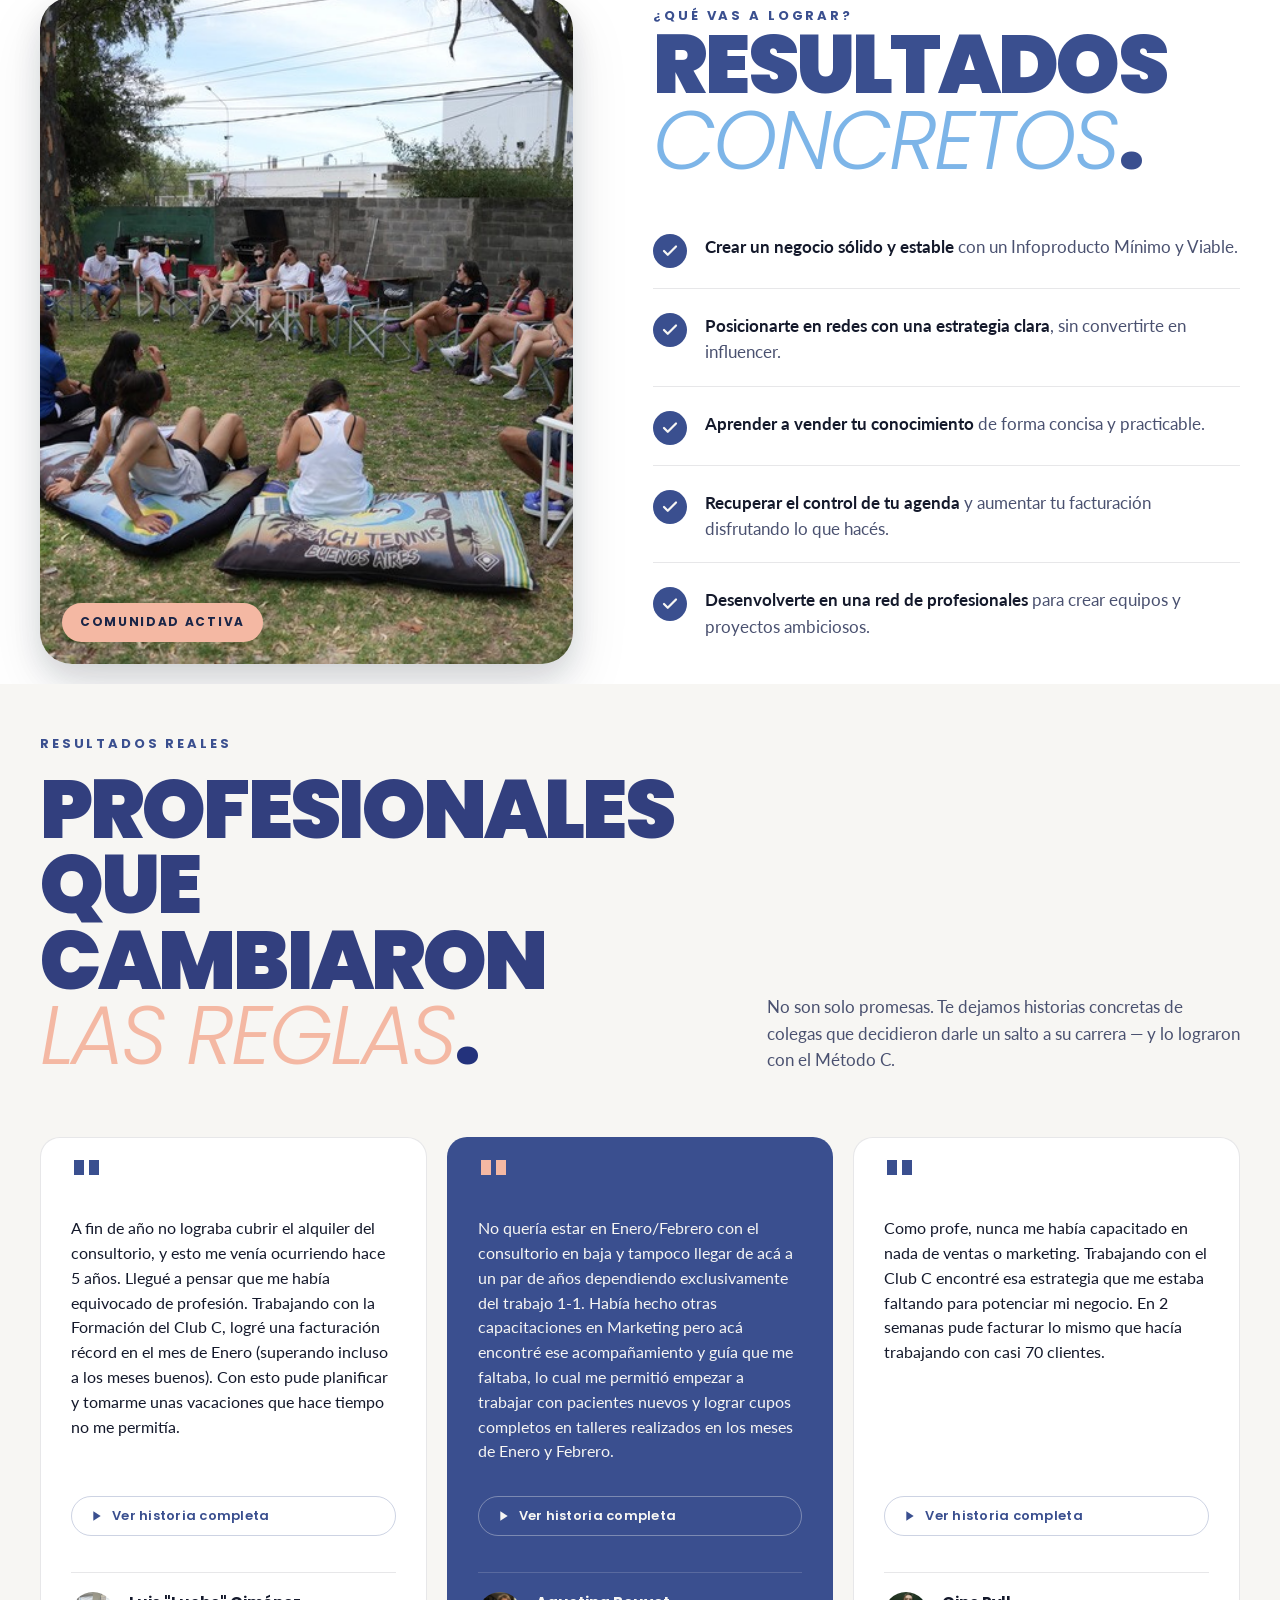
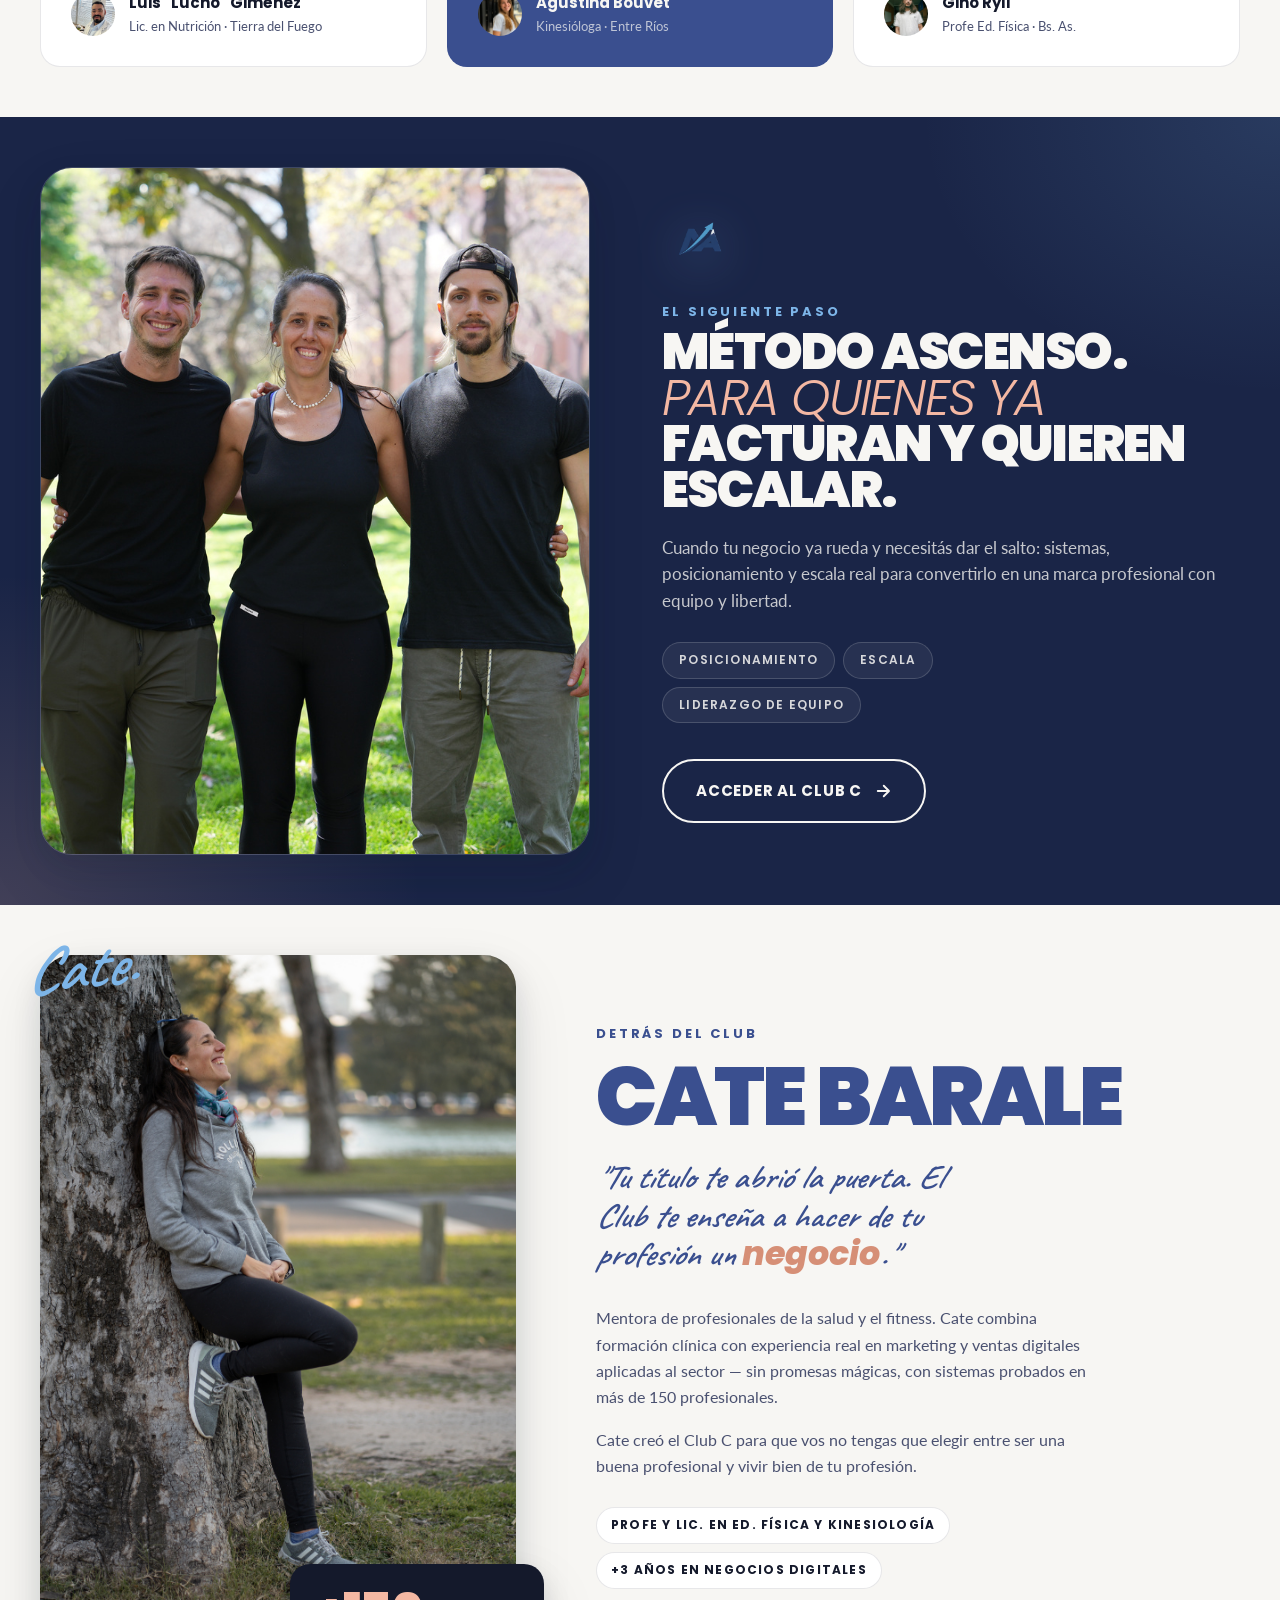
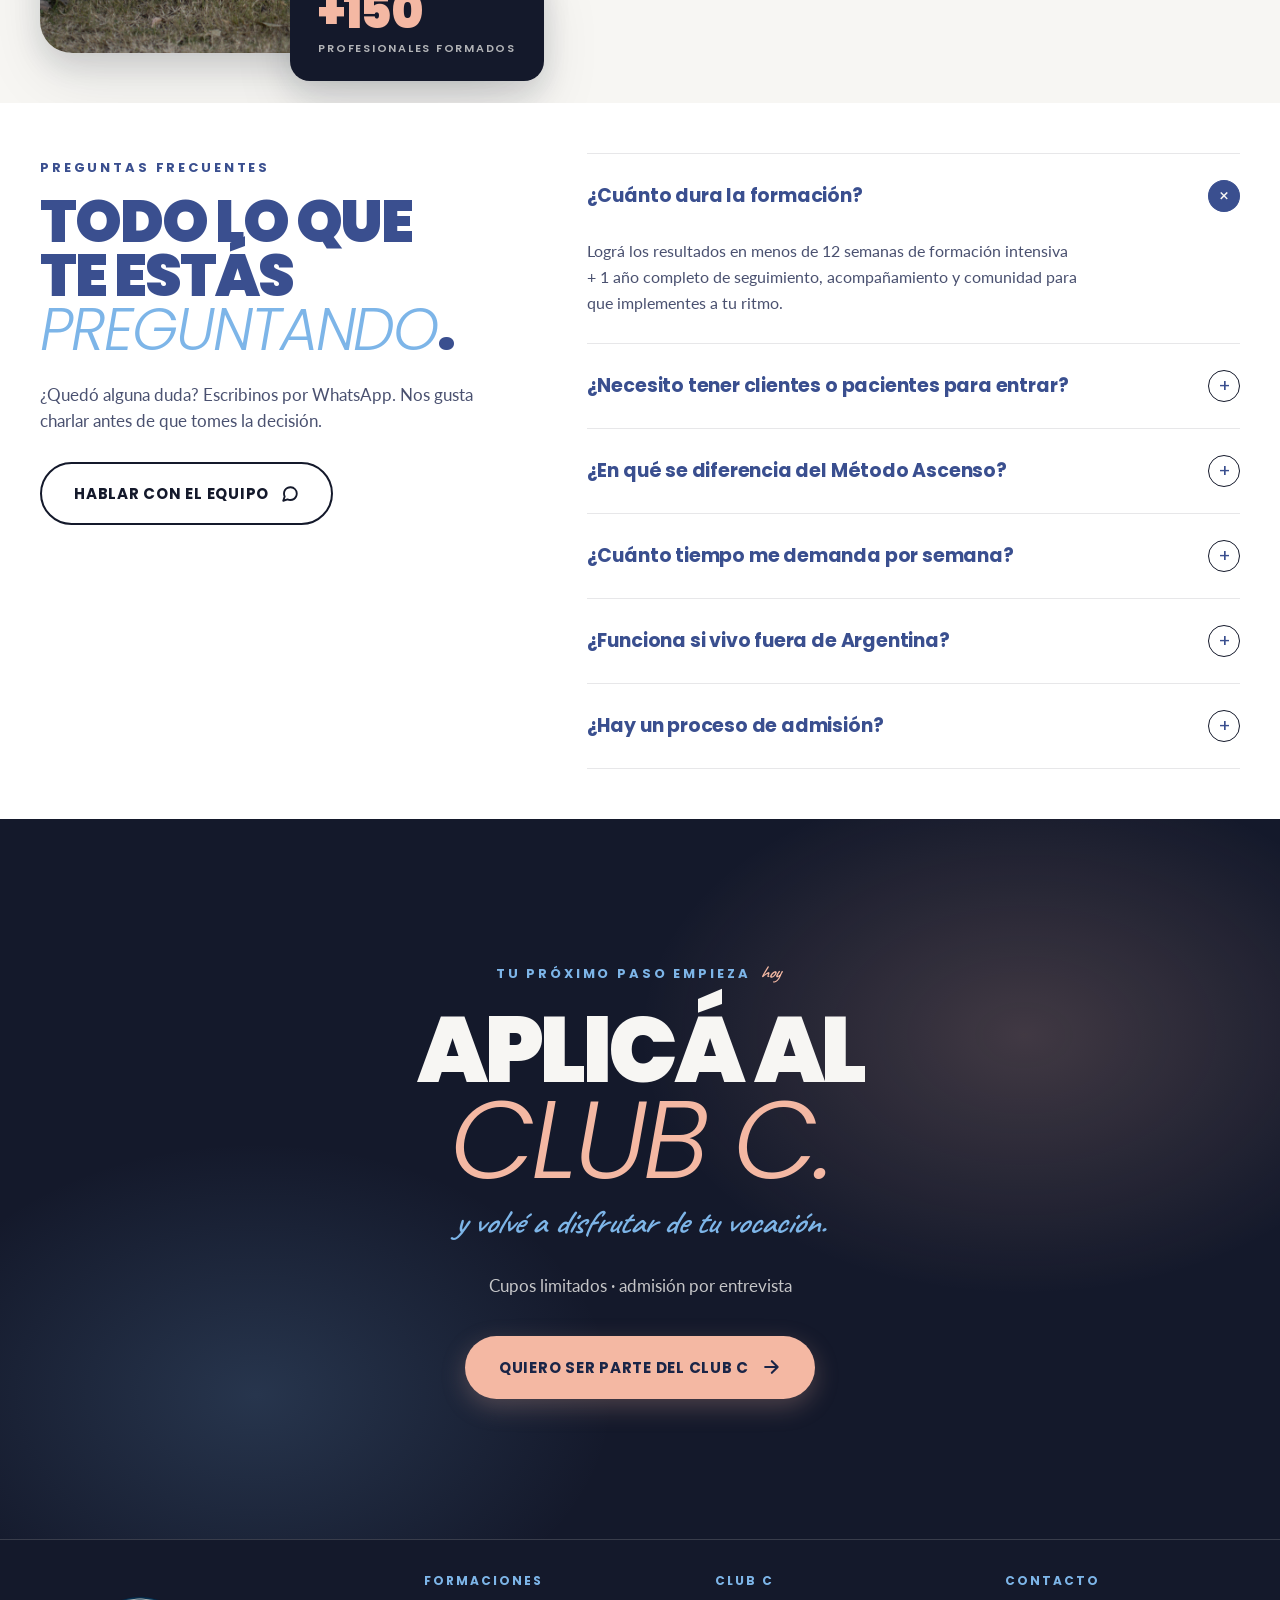
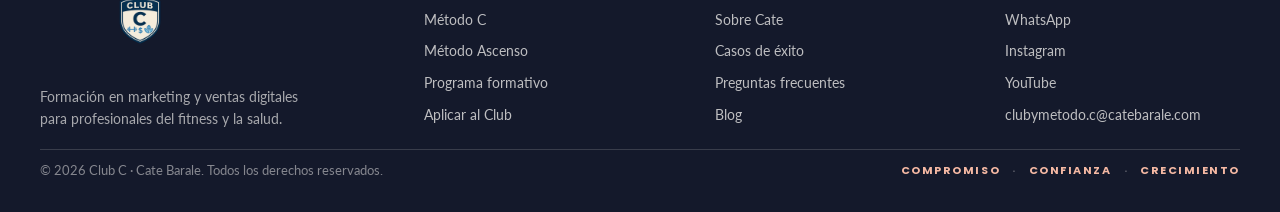
==== commit abc9f863: "Fix desktop hero text overlap by removing inline line-height: 0.5 and fixed height on hero-script Th" ====
--- a/index.html
+++ b/index.html
@@ -50,7 +50,7 @@
 <!-- ============ HERO ============ -->
 <header class="hero" id="top" data-screen-label="hero">
 
-  <div class="hero-grid" style="height: 500px; line-height: 0.5; letter-spacing: 0.5px; text-align: left">
+  <div class="hero-grid">
     <div class="hero-copy">
       <div class="hero-eyebrow" style="text-align: left">
         <span class="dot"></span>
@@ -59,7 +59,7 @@
 
       <h1 class="hero-title">
         <span class="line" data-tweak="headline" style="font-size: 75px">Convertí tu profesión<br/>en un negocio<br/><em class="accent-coral">rentable.</em></span>
-        <span class="hero-script" data-tweak="headlineScript" style="height: 35px; font-size: 40px">con estabilidad de ingresos<br/>y tiempo para vos.</span>
+        <span class="hero-script" data-tweak="headlineScript" style="font-size: 40px">con estabilidad de ingresos<br/>y tiempo para vos.</span>
       </h1>
 
       <div class="hero-meta">
--- a/styles.css
+++ b/styles.css
@@ -1742,14 +1742,9 @@
    pixel widths/heights. These overrides relax them on small viewports so
    the page reflows cleanly on phones. */
 @media (max-width: 880px) {
-  .hero-grid[style] {
-    height: auto !important;
-    line-height: normal !important;
-    padding-top: 100px;
-  }
+  .hero-grid { padding-top: 100px; }
   .hero-title .line[style] { font-size: clamp(40px, 9vw, 64px) !important; }
   .hero-script[style] {
-    height: auto !important;
     font-size: clamp(22px, 5.4vw, 32px) !important;
     line-height: 1.2;
   }
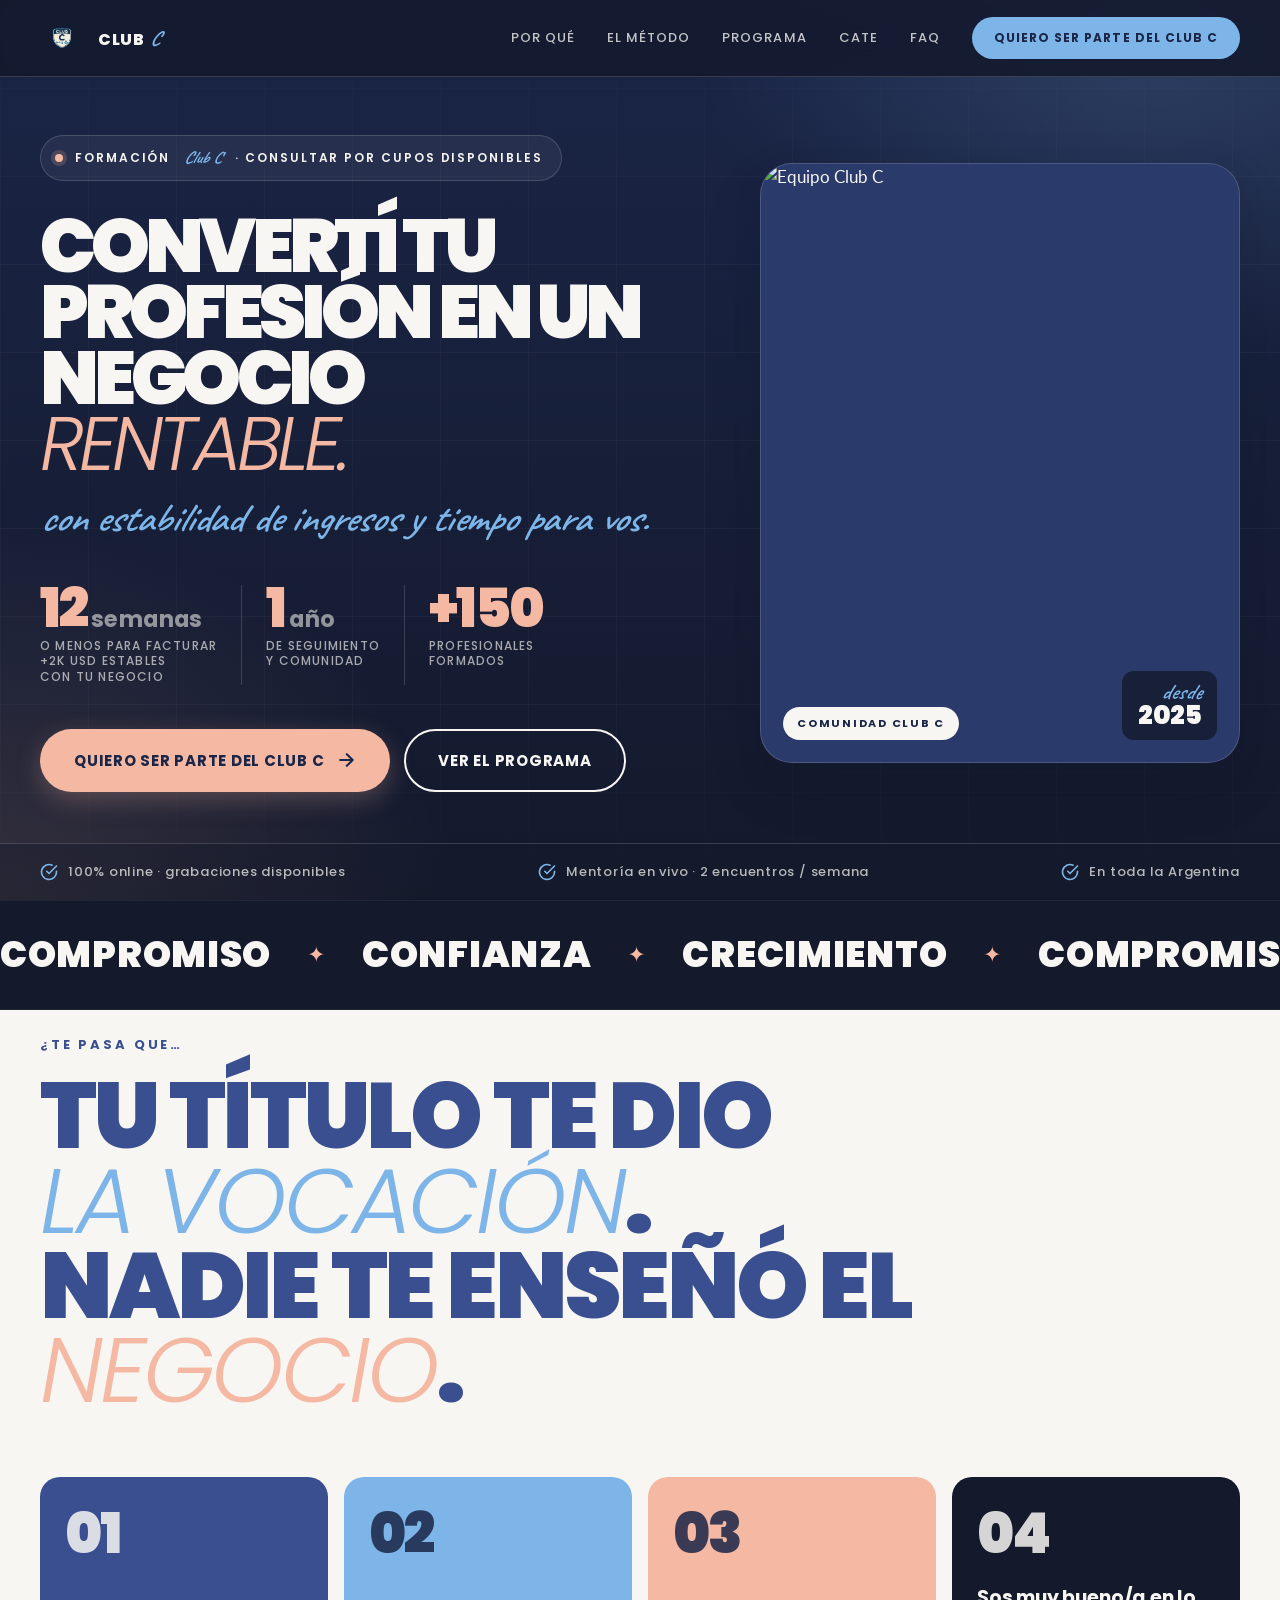
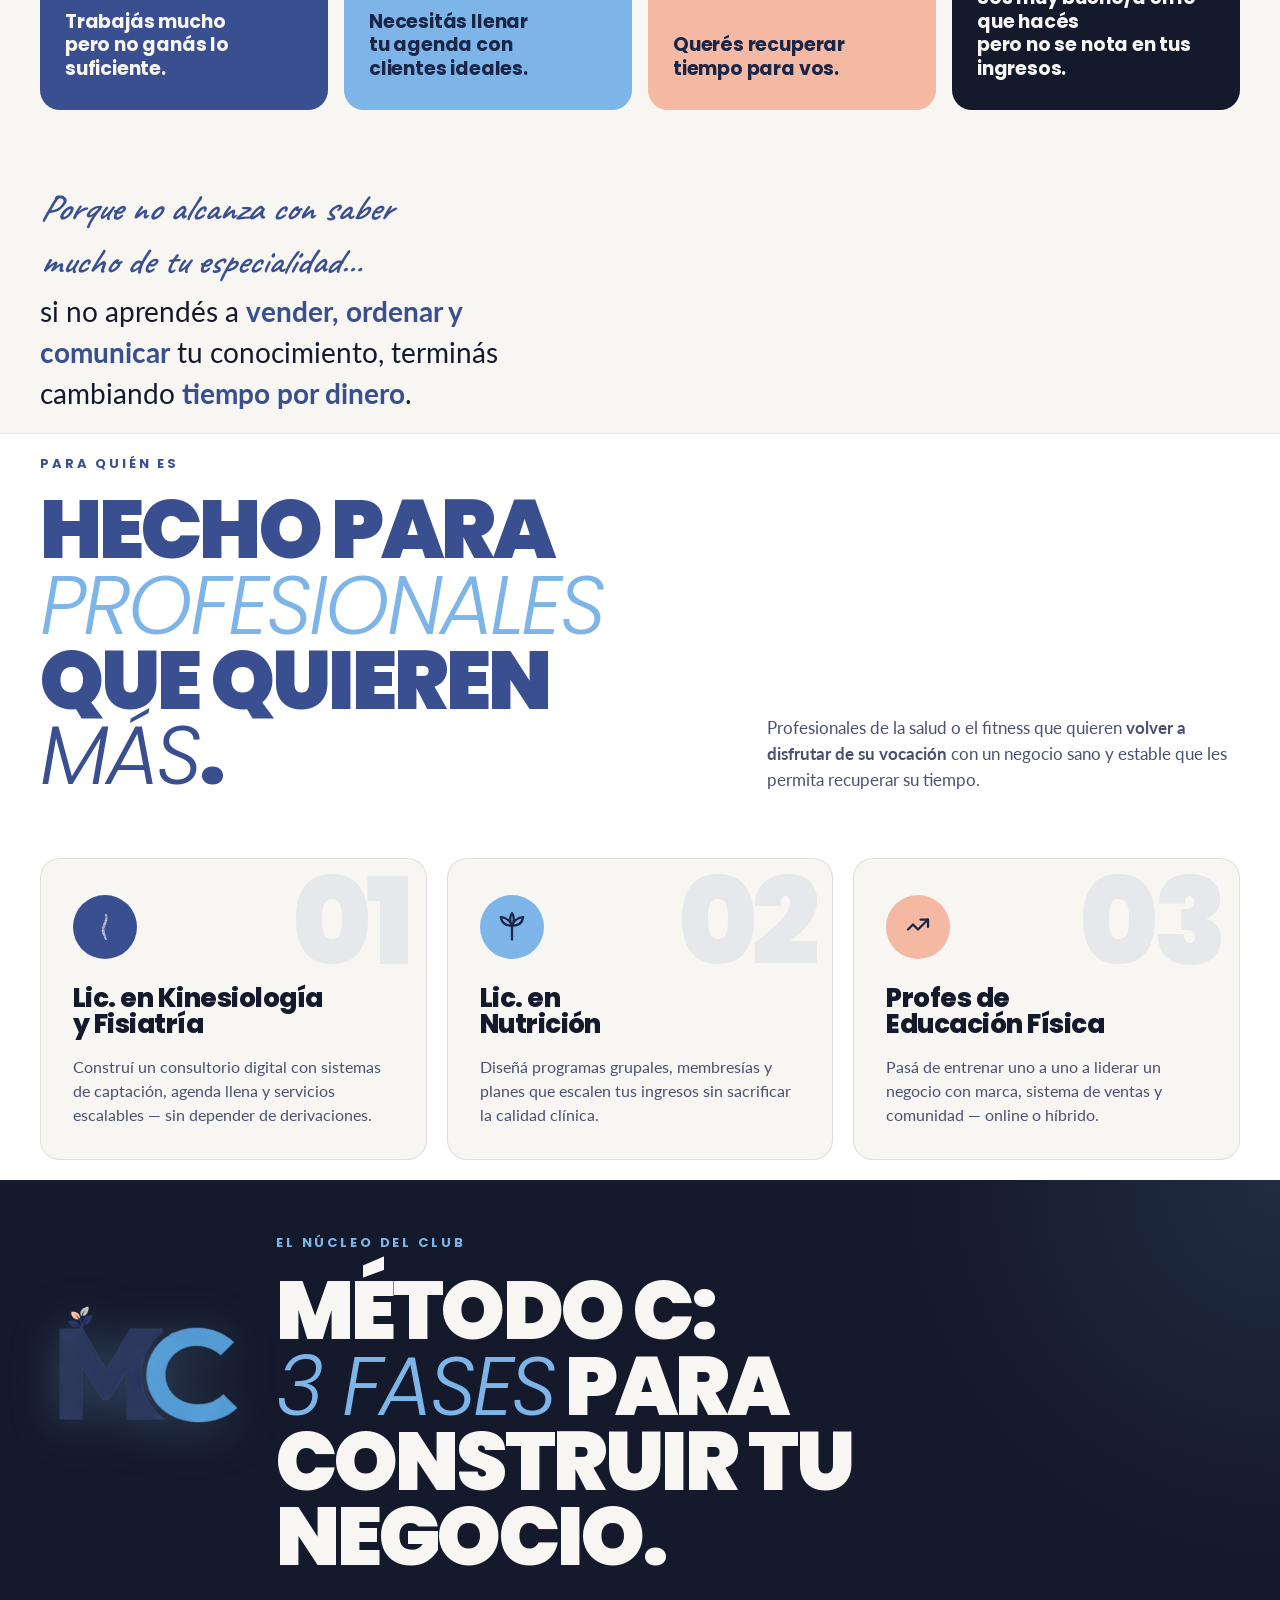
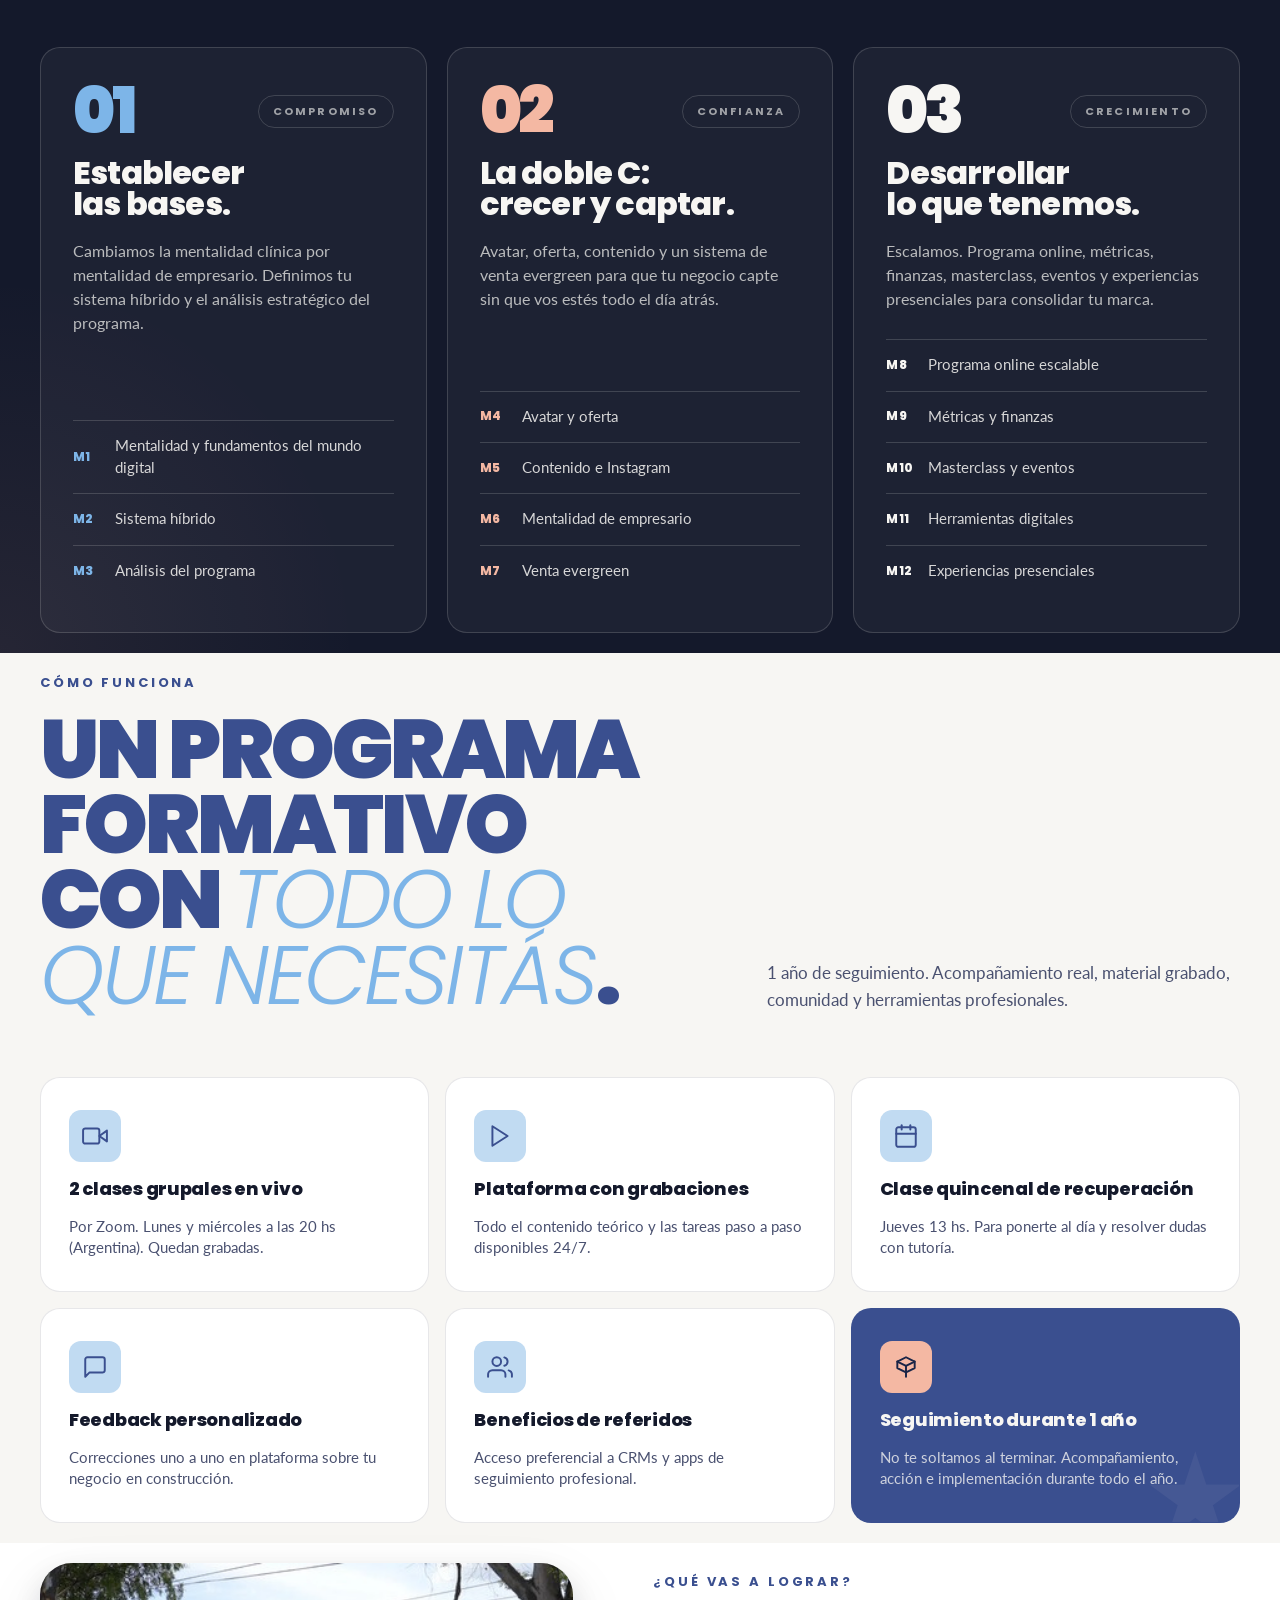
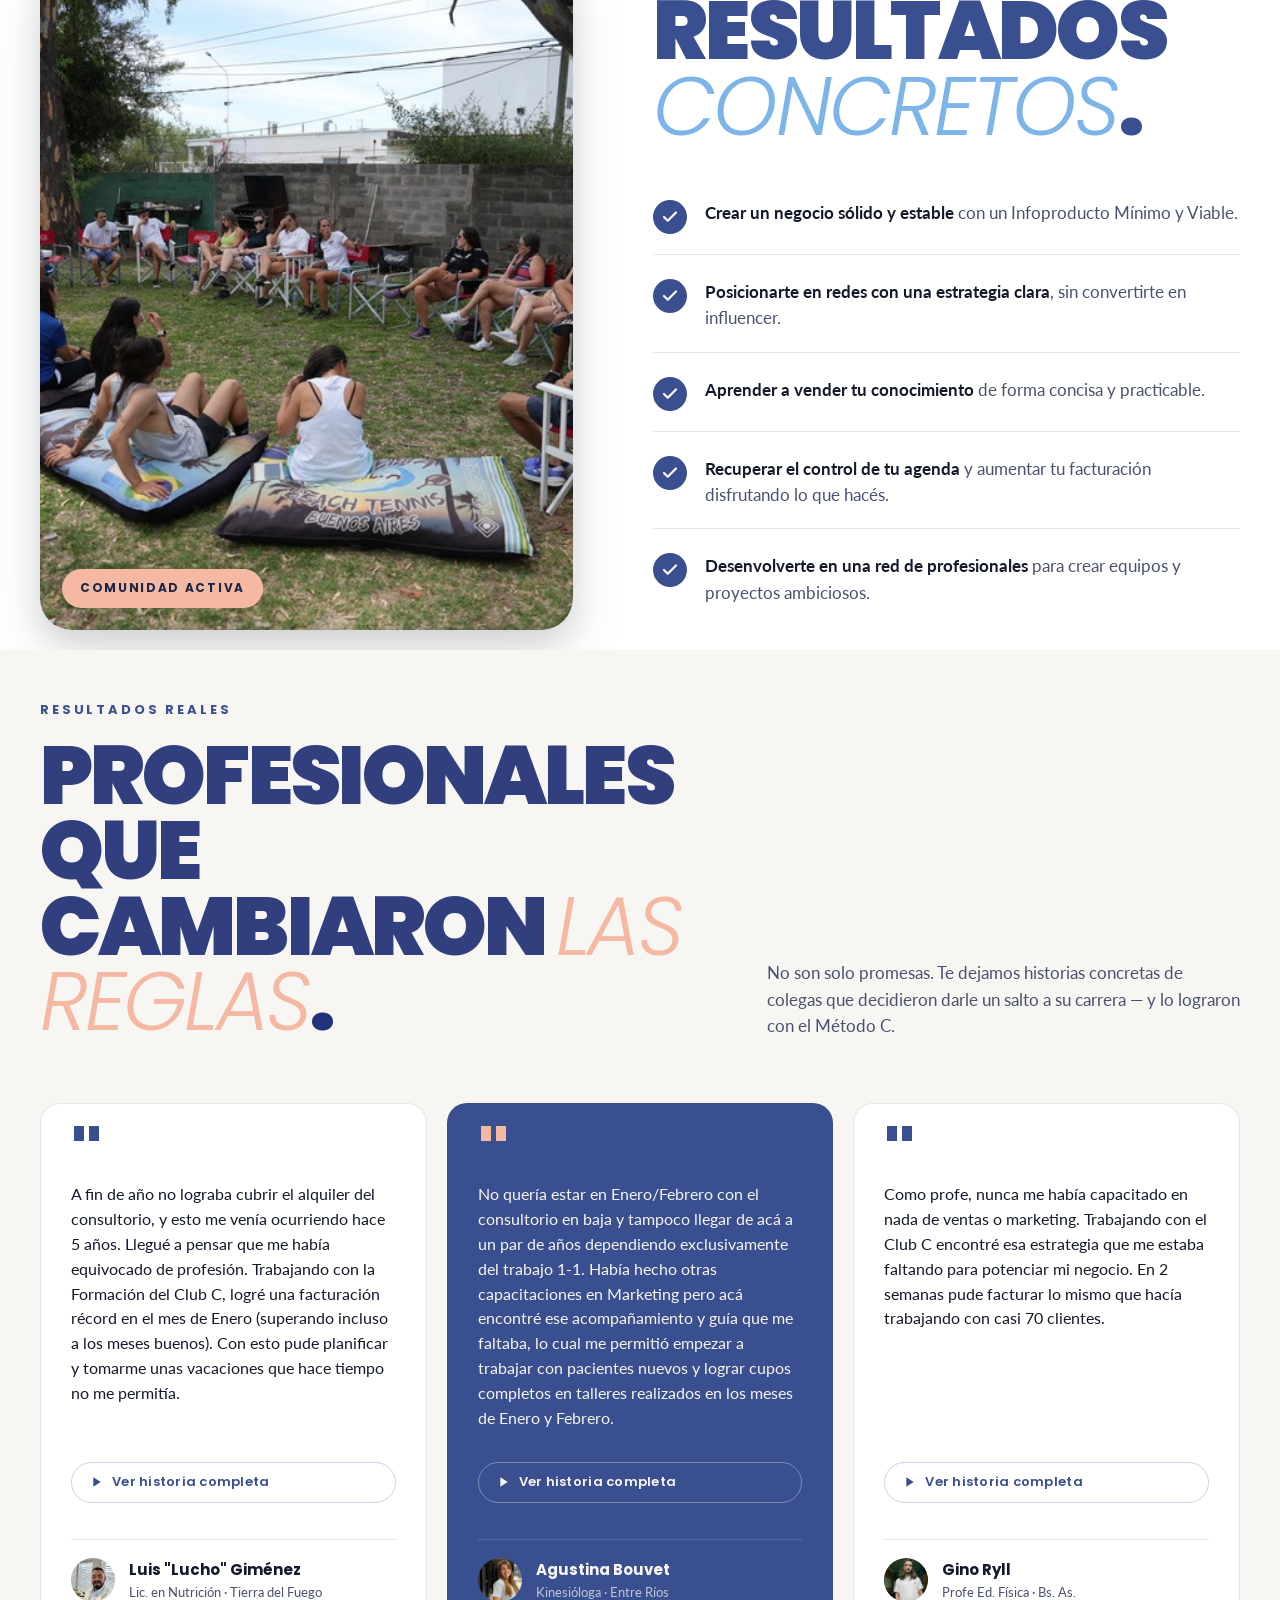
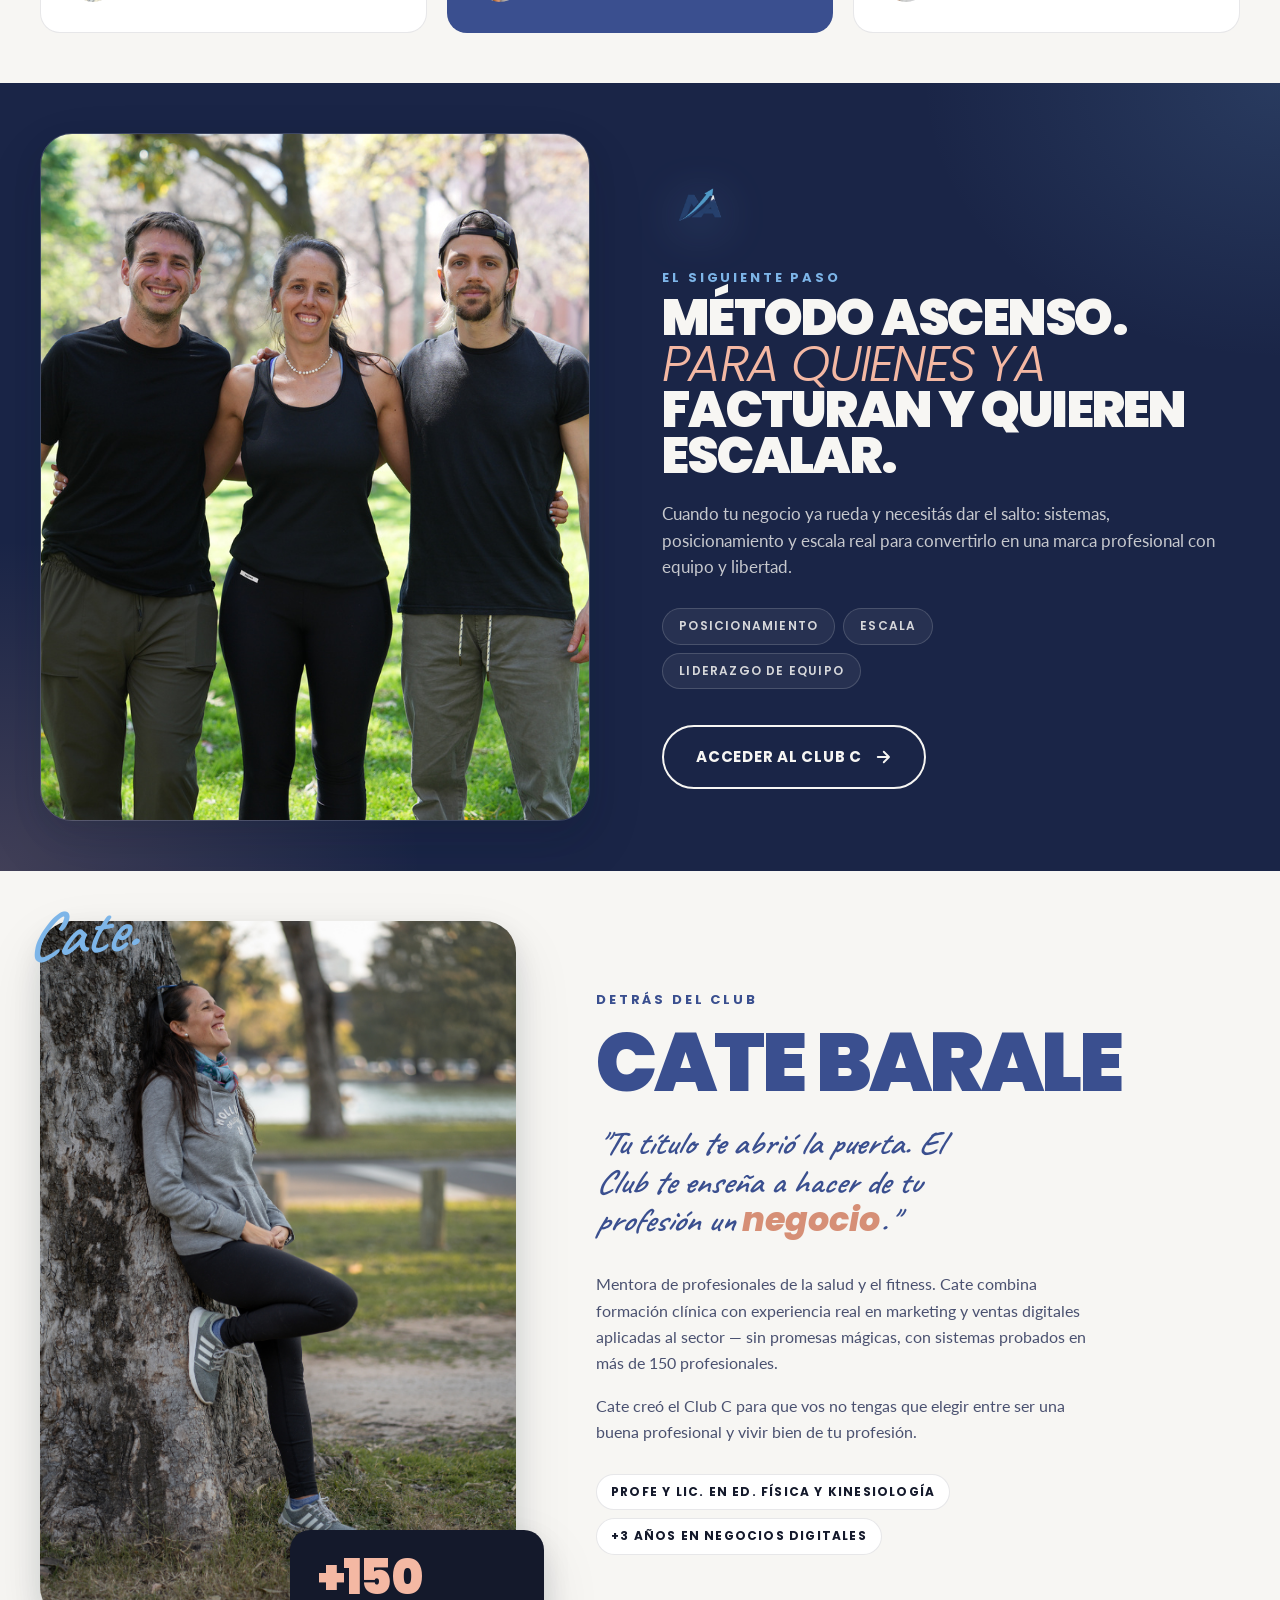
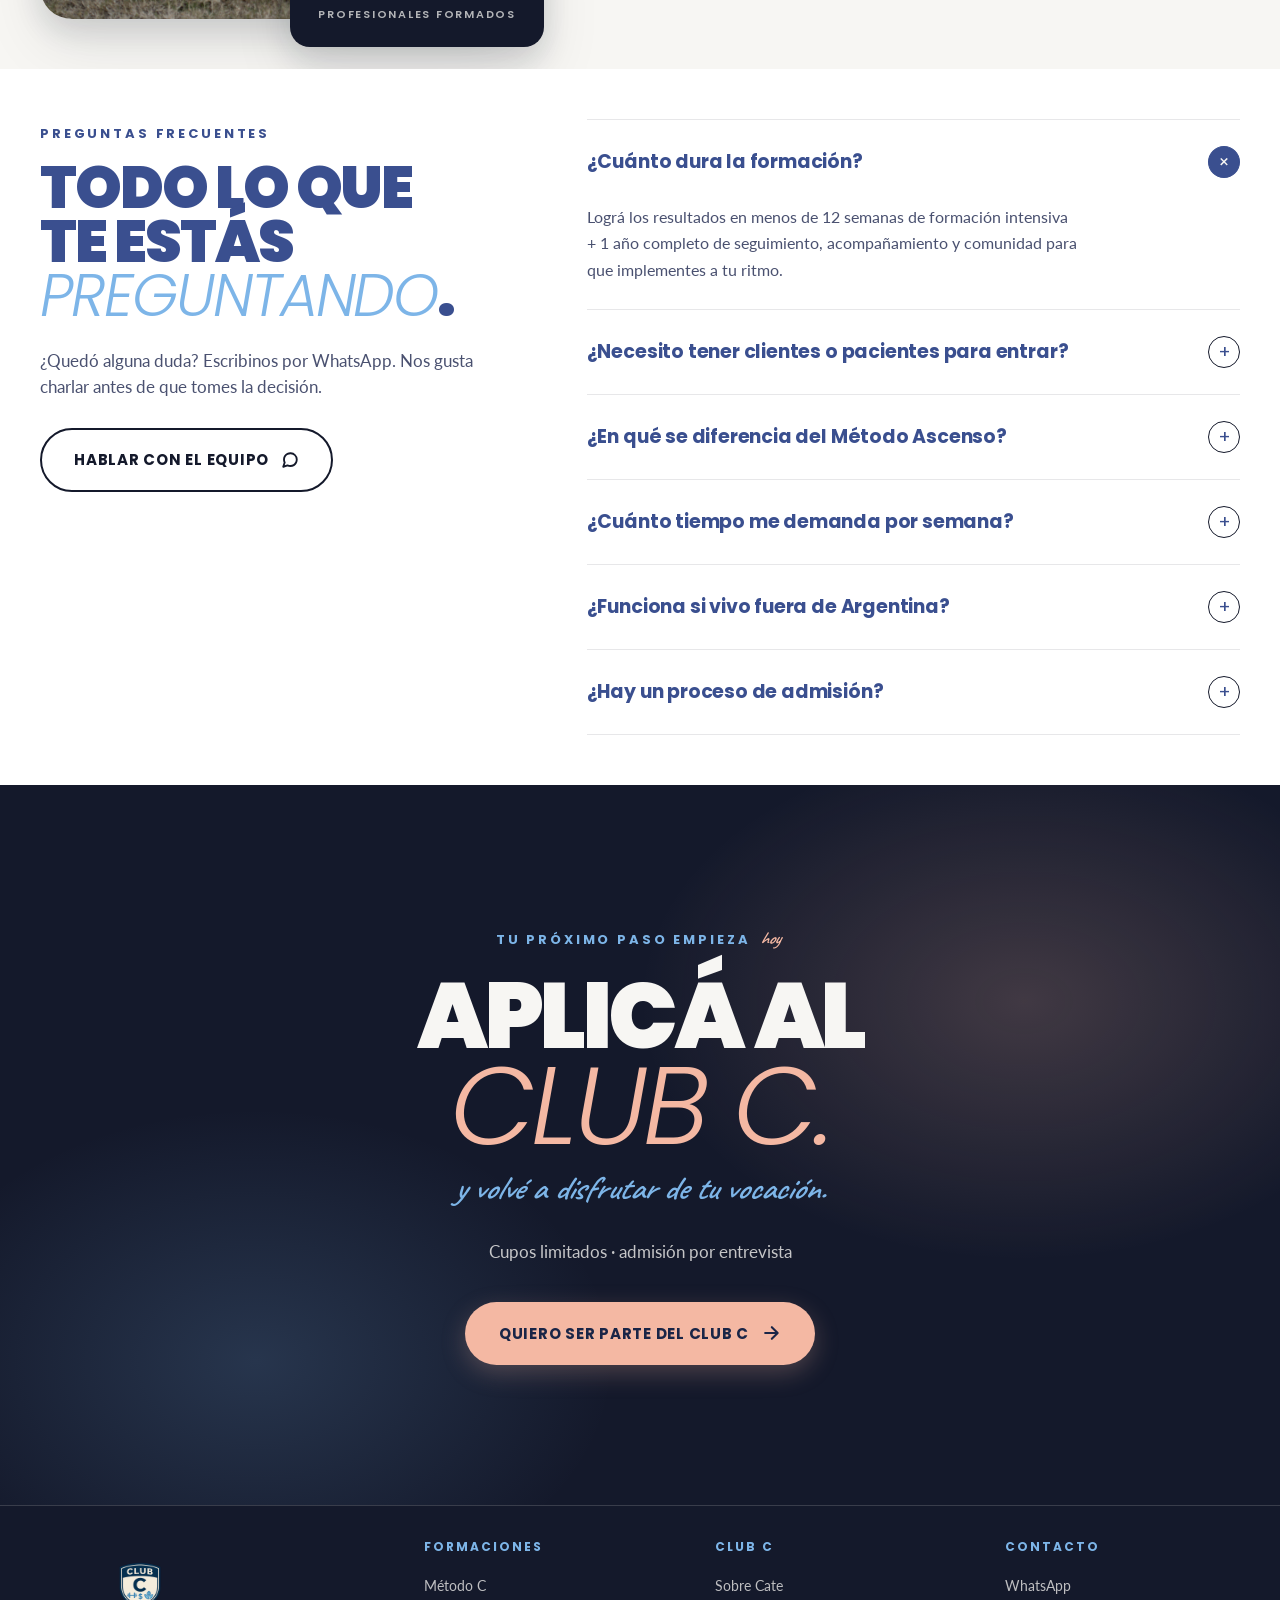
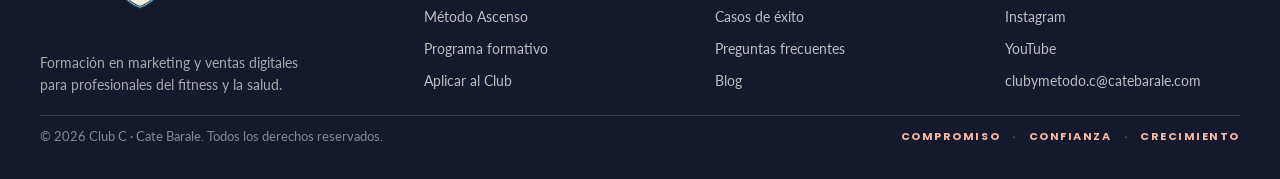
==== commit eaaf31ab: "Remove 500px fixed width from testimonials h2 so 'cambiaron las reglas' fits on one line" ====
--- a/index.html
+++ b/index.html
@@ -378,7 +378,7 @@
     <div class="section-head">
       <div>
         <span class="eyebrow">Resultados reales</span>
-        <h2 class="h2" style="width: 500px; color: #323f7e">Profesionales que<br/>cambiaron <em class="accent-coral">las reglas</em><span style="color: rgb(20, 25, 43)">.</span></h2>
+        <h2 class="h2" style="color: #323f7e">Profesionales que<br/>cambiaron <em class="accent-coral">las reglas</em><span style="color: rgb(20, 25, 43)">.</span></h2>
       </div>
       <p class="lead">No son solo promesas. Te dejamos historias concretas de colegas que decidieron darle un salto a su carrera —
       y lo lograron con el Método C.</p>
@@ -508,7 +508,7 @@
         <h2 class="h2" style="margin-top: 16px;">Todo lo que<br/>te estás <em class="accent-sky">preguntando</em>.</h2>
         <p class="lead" style="margin-top: 24px;">¿Quedó alguna duda? Escribinos por WhatsApp.
         Nos gusta charlar antes de que tomes la decisión.</p>
-        <a href="#" class="btn btn-ghost" style="margin-top: 28px;">
+        <a href="https://wa.me/5493751300439?text=Hola%20quiero%20m%C3%A1s%20info%20sobre%20el%20Club%20C" target="_blank" rel="noopener" class="btn btn-ghost" style="margin-top: 28px;">
           Hablar con el equipo
           <svg class="arrow" width="18" height="18" viewBox="0 0 24 24" fill="none" stroke="currentColor" stroke-width="2.5" stroke-linecap="round" stroke-linejoin="round"><path d="M21 11.5a8.38 8.38 0 01-.9 3.8 8.5 8.5 0 01-7.6 4.7 8.38 8.38 0 01-3.8-.9L3 21l1.9-5.7a8.38 8.38 0 01-.9-3.8 8.5 8.5 0 014.7-7.6 8.38 8.38 0 013.8-.9h.5a8.48 8.48 0 018 8v.5z"/></svg>
         </a>
@@ -614,9 +614,9 @@
       <div>
         <h5>Contacto</h5>
         <ul>
-          <li><a href="#">WhatsApp</a></li>
-          <li><a href="#">Instagram</a></li>
-          <li><a href="#">YouTube</a></li>
+          <li><a href="https://wa.me/5493751300439?text=Hola%20quiero%20m%C3%A1s%20info%20sobre%20el%20Club%20C" target="_blank" rel="noopener">WhatsApp</a></li>
+          <li><a href="https://www.instagram.com/catebarale/" target="_blank" rel="noopener">Instagram</a></li>
+          <li><a href="https://www.youtube.com/channel/UC5kzDxT9R4PULfqJ9aG-iLA/posts?pvf=CAE%253D" target="_blank" rel="noopener">YouTube</a></li>
           <li><a href="mailto:clubymetodo.c@catebarale.com">clubymetodo.c@catebarale.com</a></li>
         </ul>
       </div>
--- a/styles.css
+++ b/styles.css
@@ -230,7 +230,7 @@
   min-height: 100vh;
   background: var(--primary-deep);
   color: var(--accessory);
-  padding: 120px 0 0;
+  padding: 96px 0 0;
   overflow: hidden;
   display: flex;
   flex-direction: column;
@@ -269,13 +269,13 @@
   width: 100%;
   max-width: 1320px;
   margin: 0 auto;
-  padding: 60px 40px 40px;
+  padding: 28px 40px 40px;
   flex: 1;
 }
 @media (max-width: 1080px) {
-  .hero-grid { grid-template-columns: 1fr; gap: 48px; padding: 60px 32px; }
-}
-@media (max-width: 720px) { .hero-grid { padding: 40px 20px; } }
+  .hero-grid { grid-template-columns: 1fr; gap: 48px; padding: 28px 32px 40px; }
+}
+@media (max-width: 720px) { .hero-grid { padding: 20px 20px 32px; } }
 
 .hero-eyebrow {
   display: inline-flex;
@@ -1742,7 +1742,7 @@
    pixel widths/heights. These overrides relax them on small viewports so
    the page reflows cleanly on phones. */
 @media (max-width: 880px) {
-  .hero-grid { padding-top: 100px; }
+  .hero-grid { padding-top: 24px; }
   .hero-title .line[style] { font-size: clamp(40px, 9vw, 64px) !important; }
   .hero-script[style] {
     font-size: clamp(22px, 5.4vw, 32px) !important;
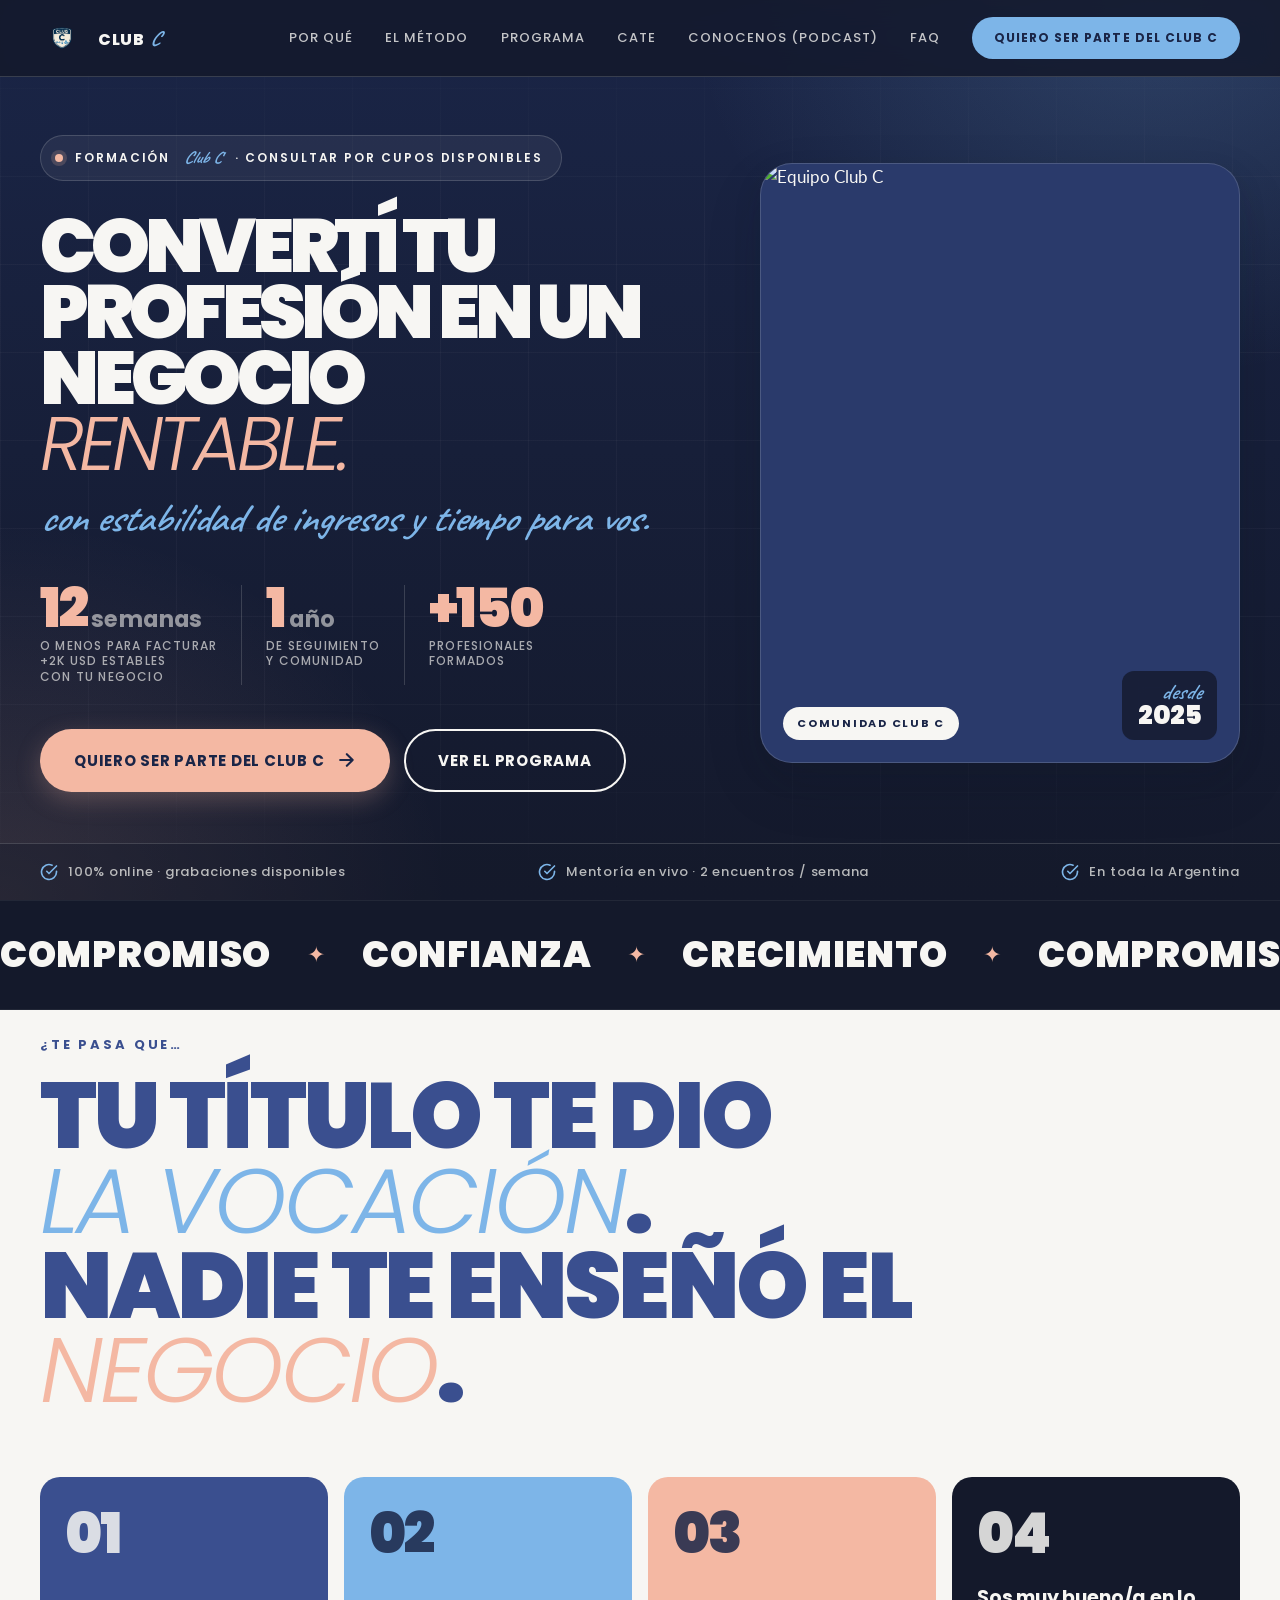
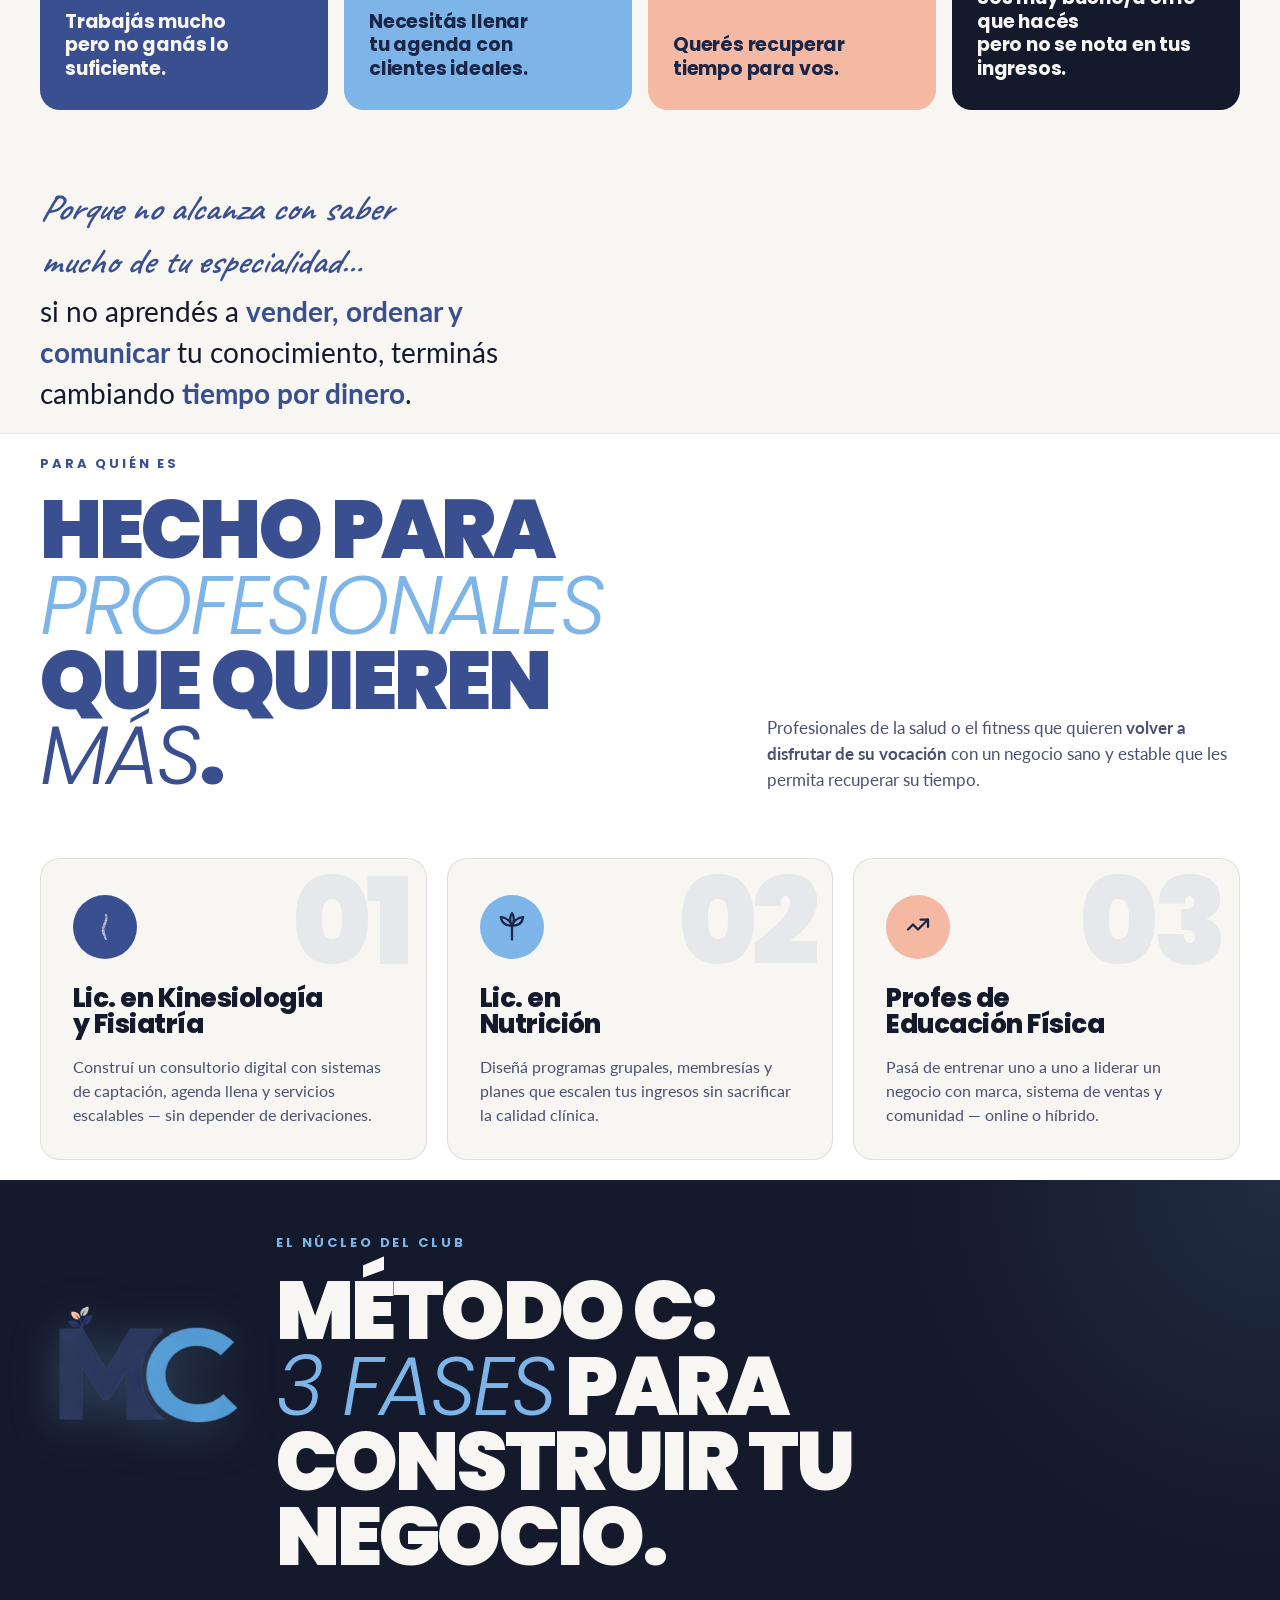
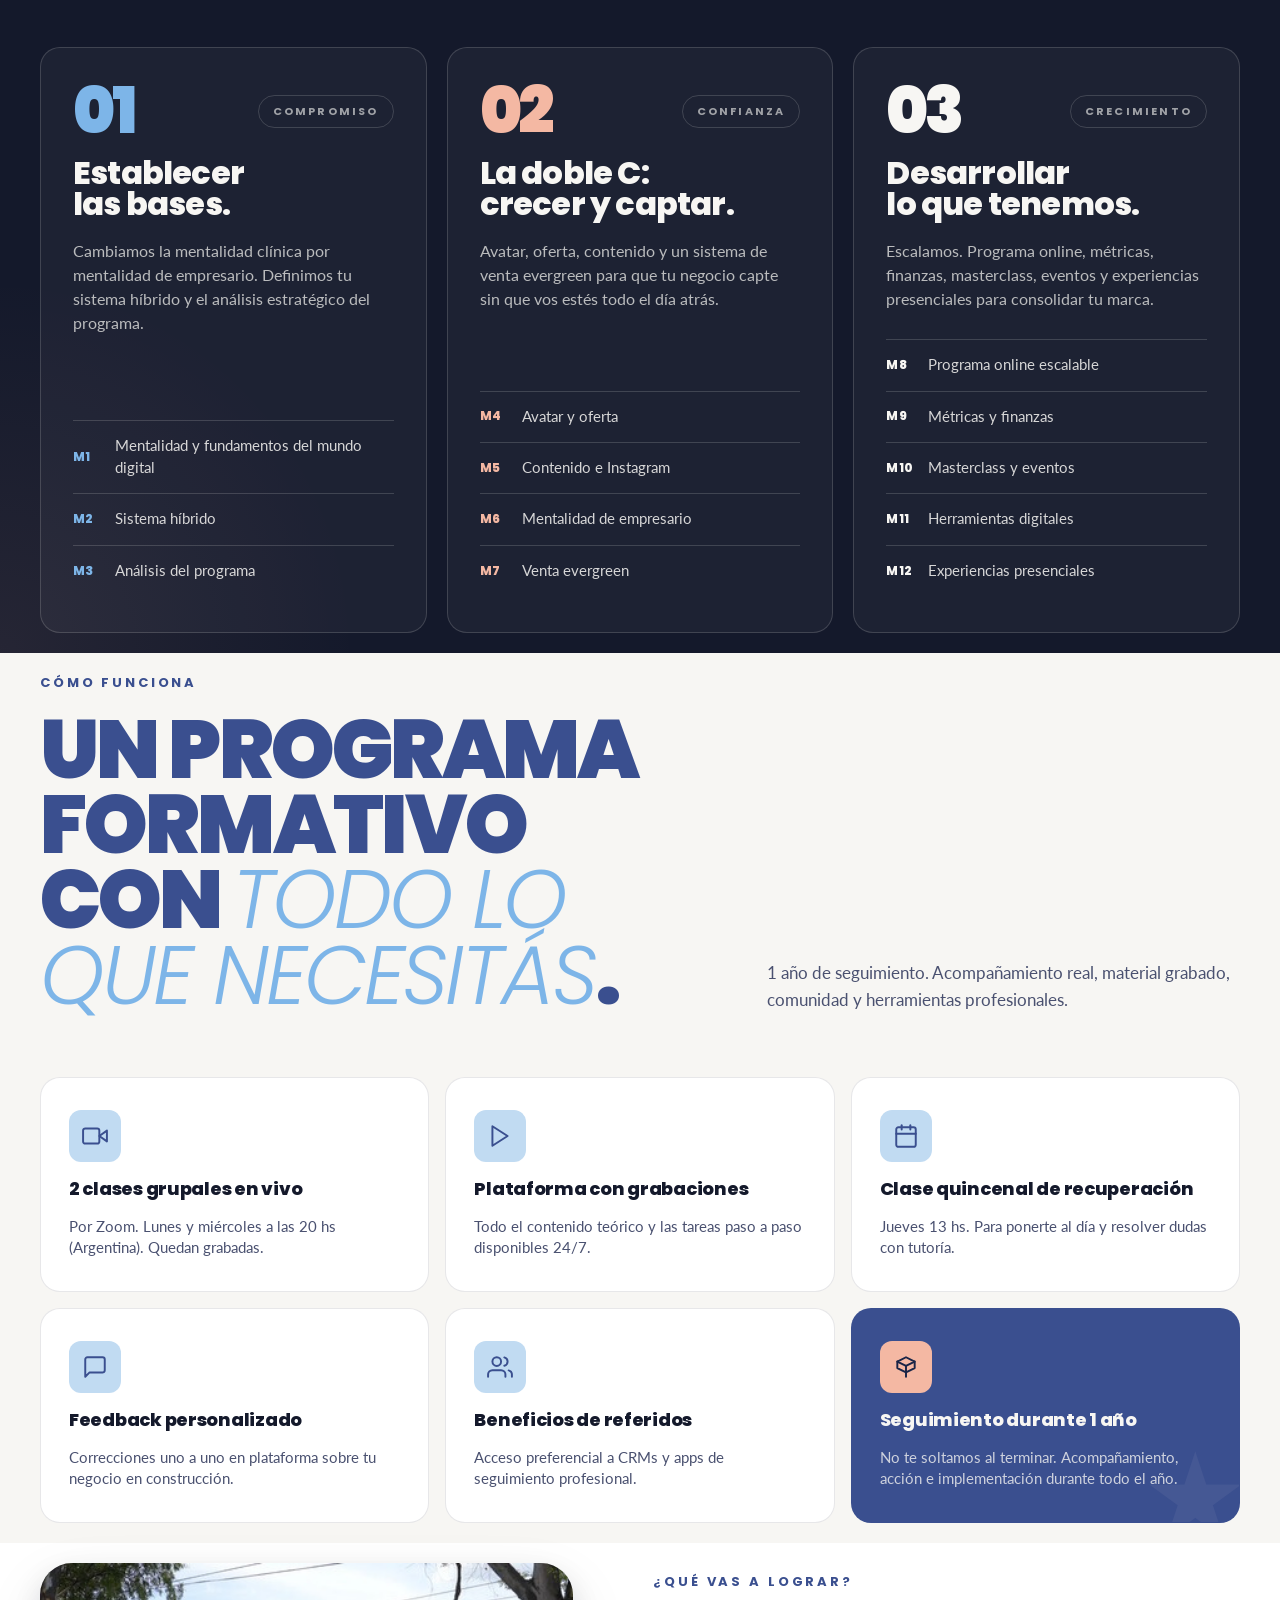
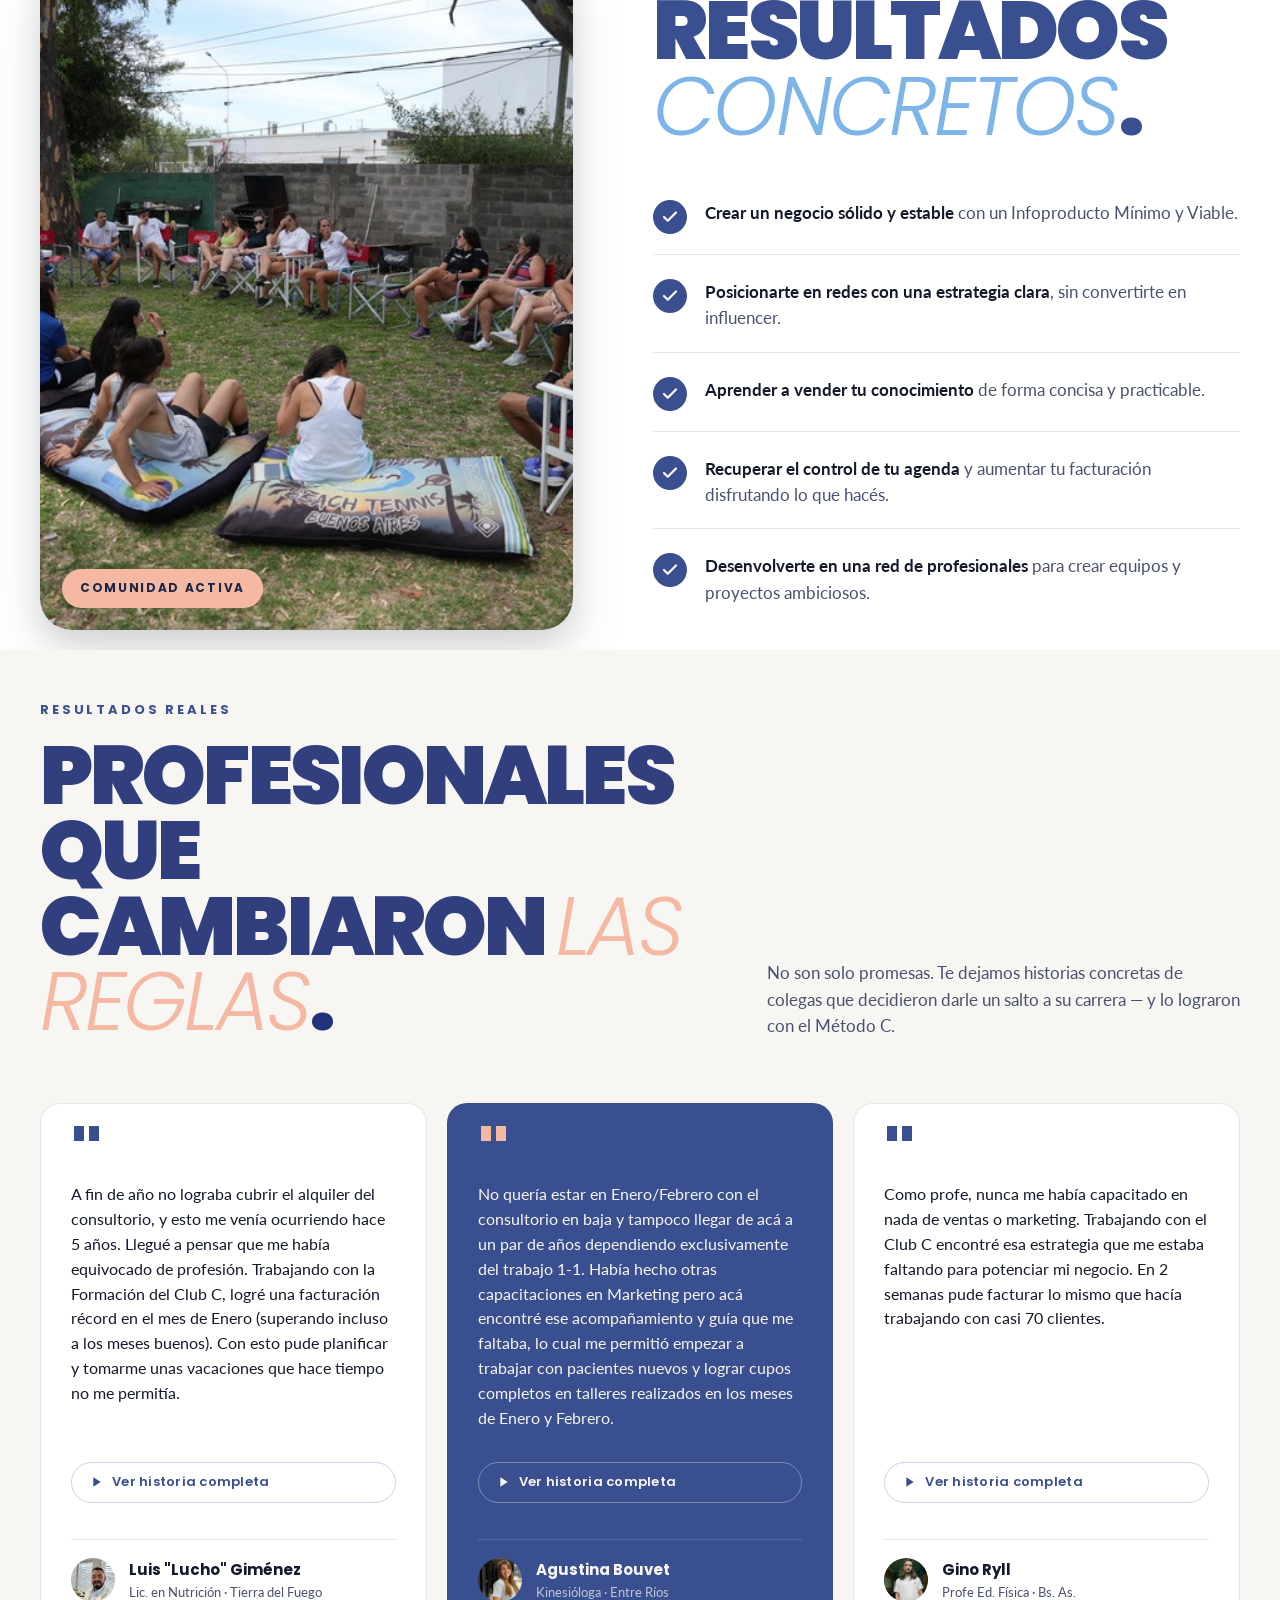
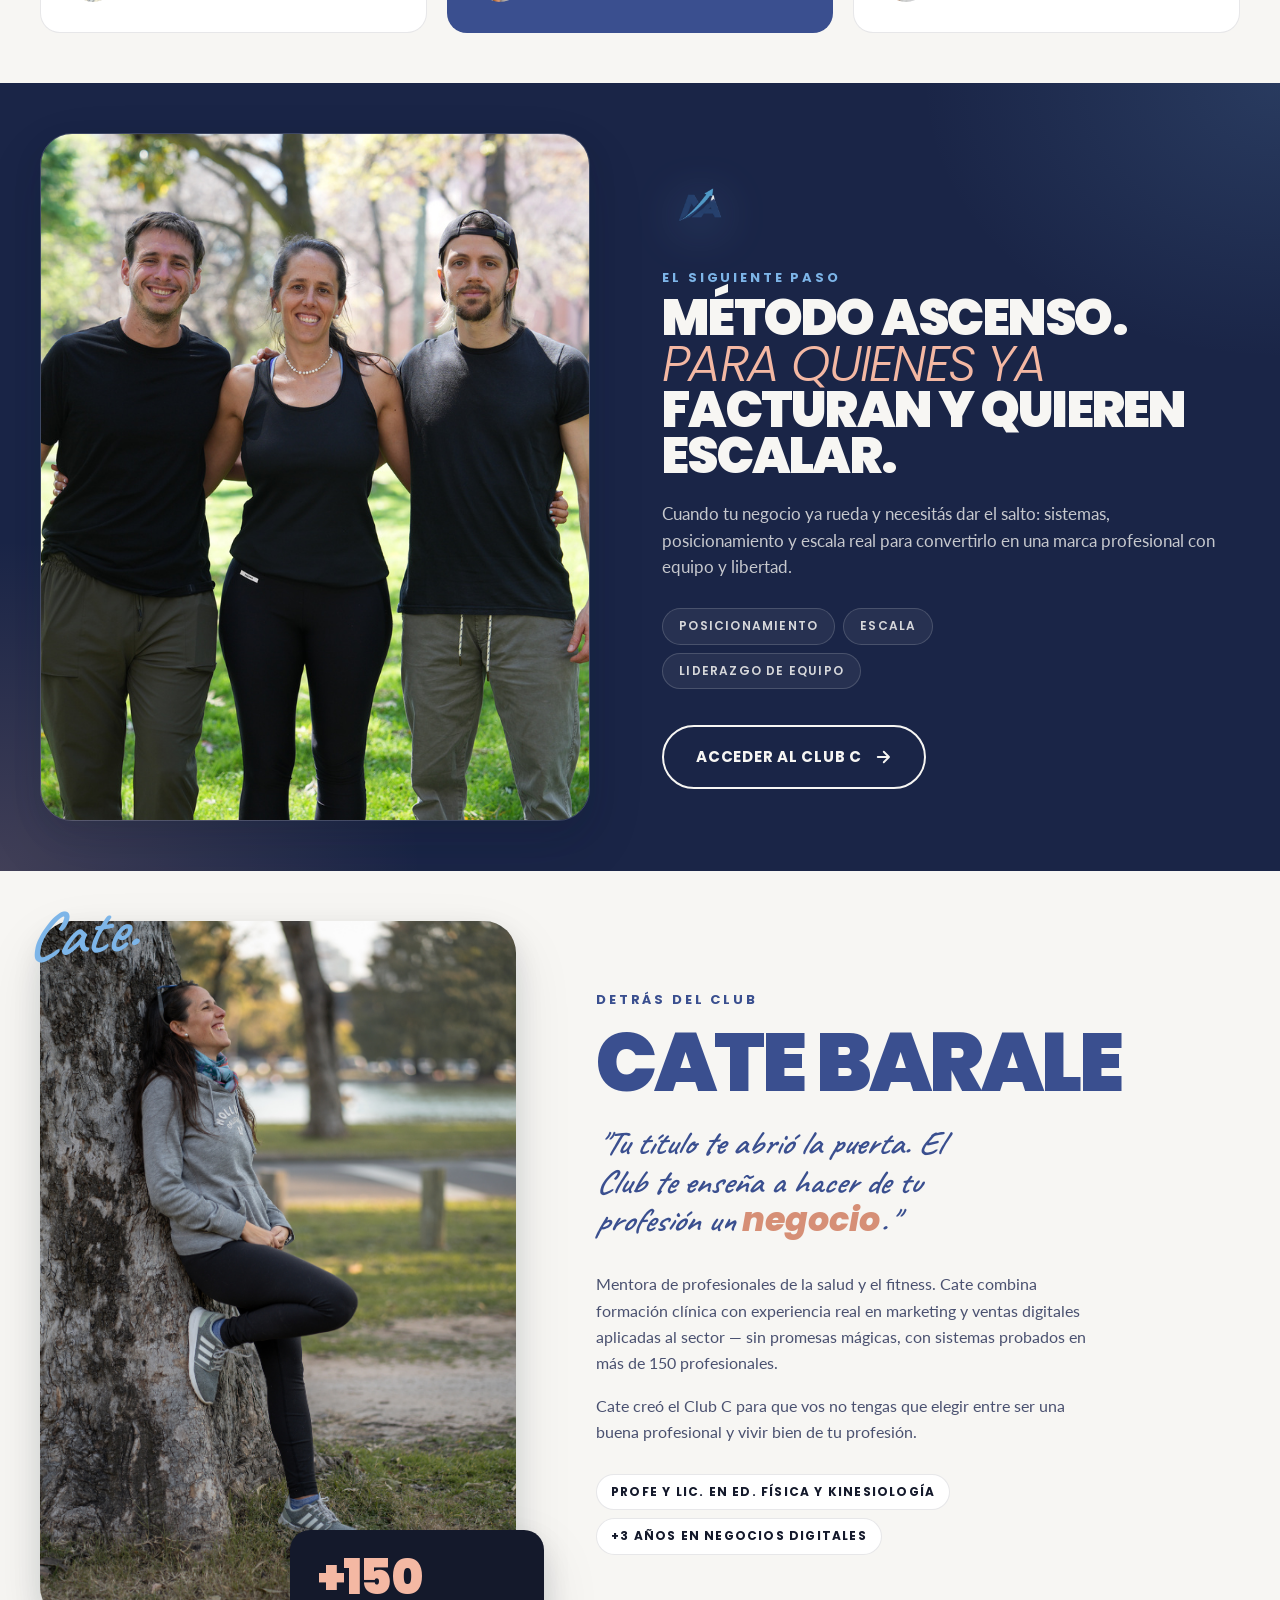
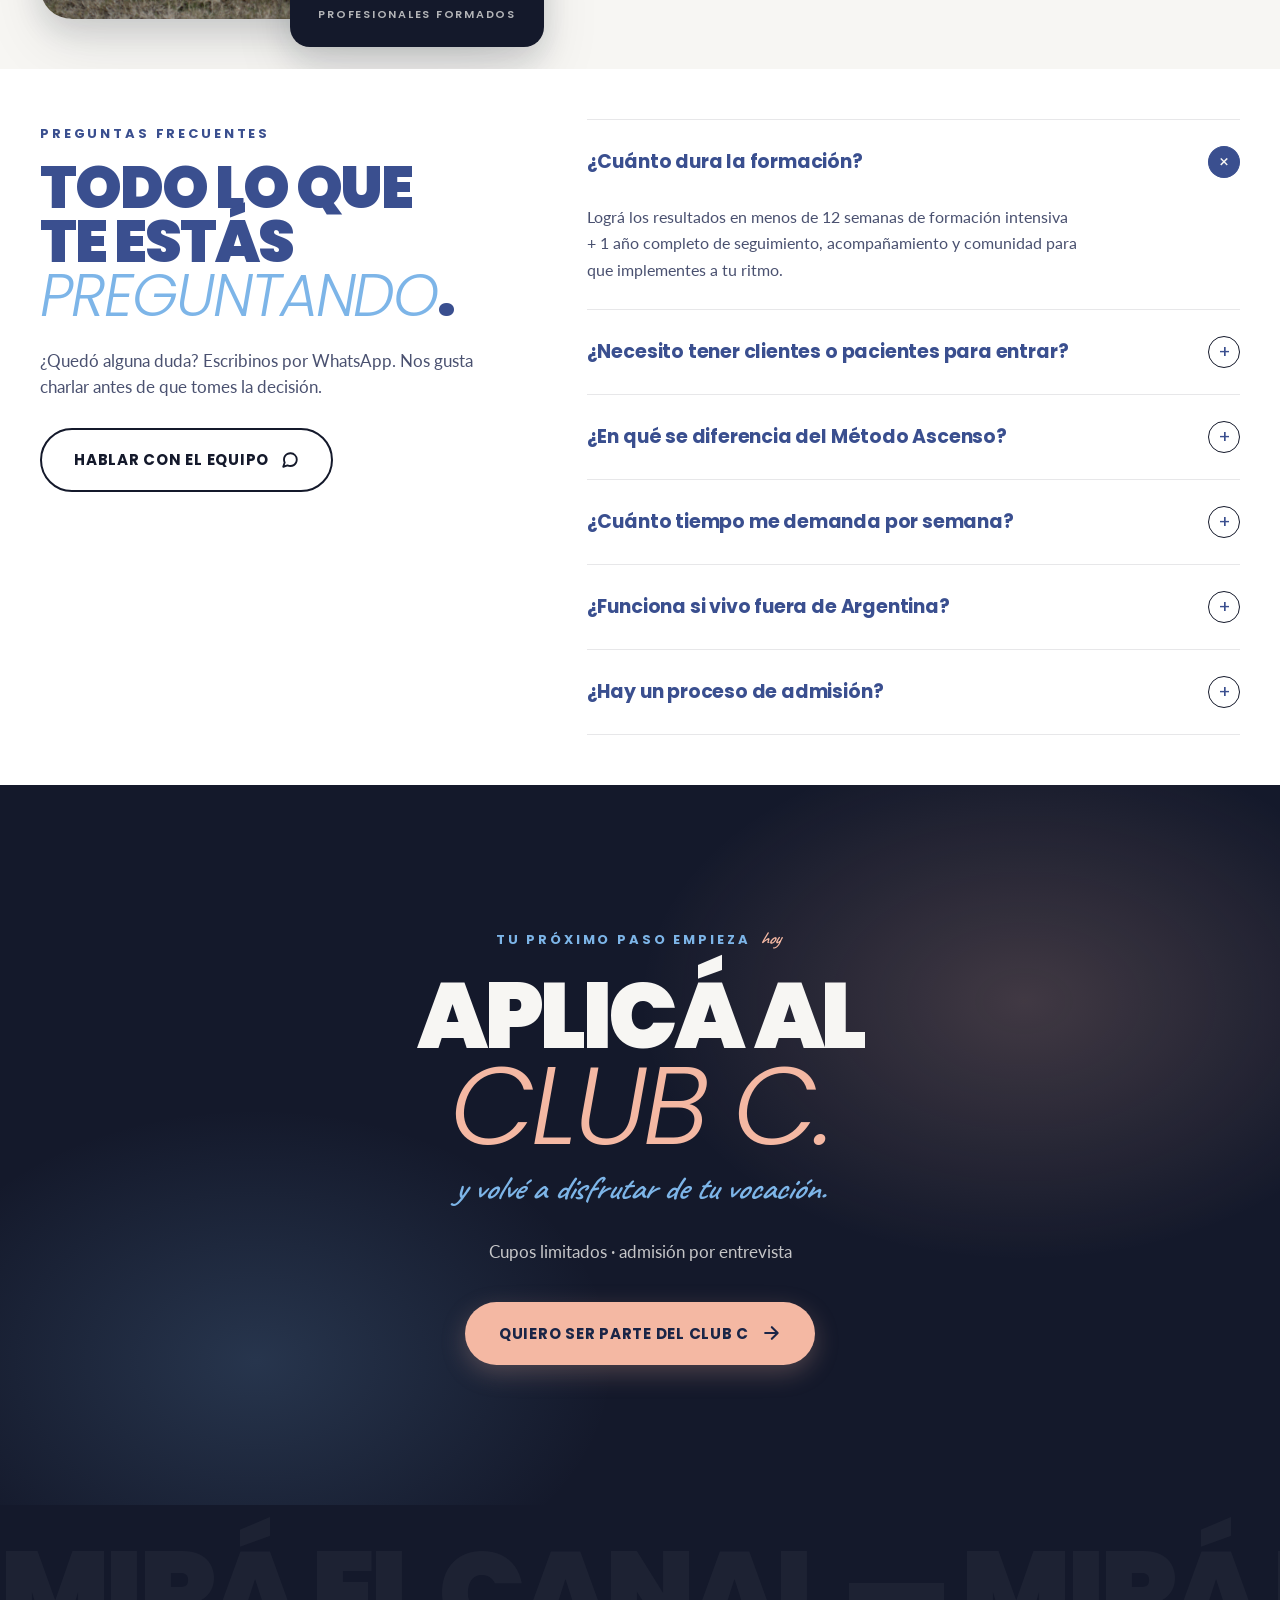
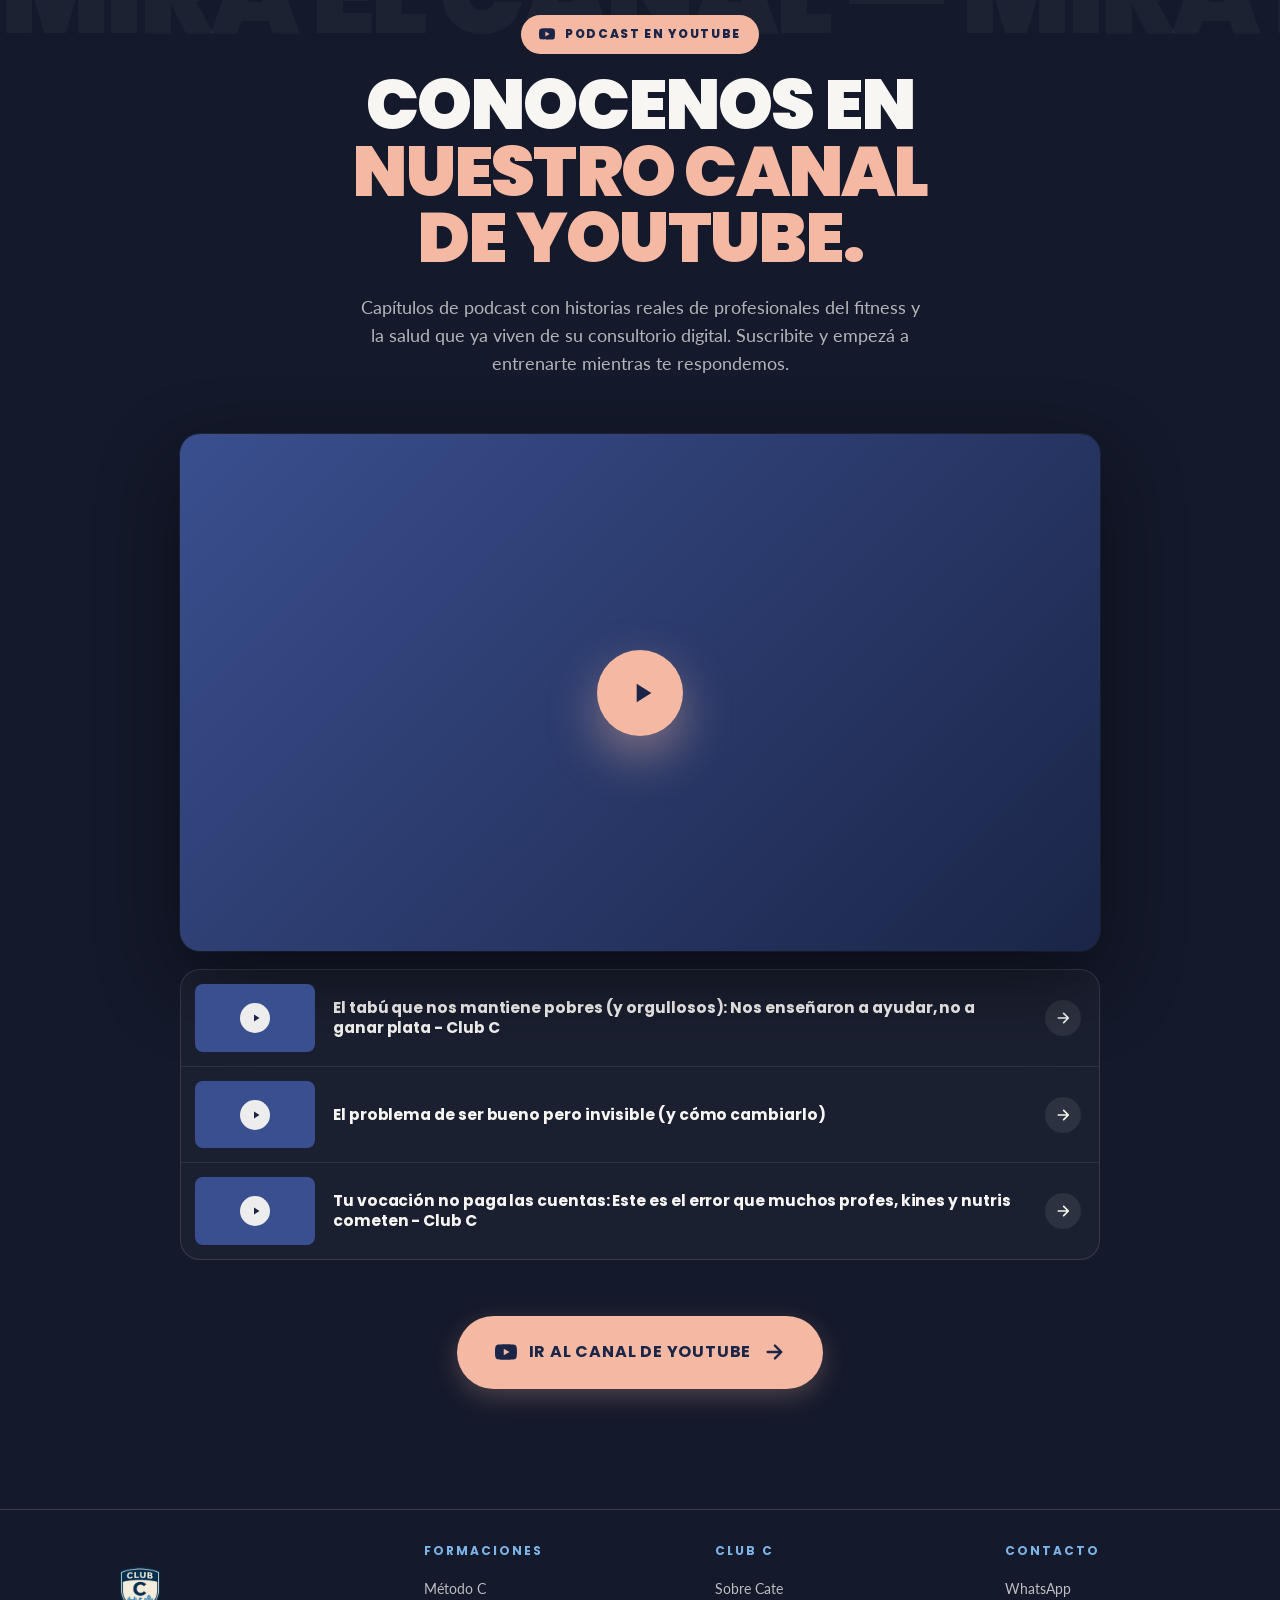
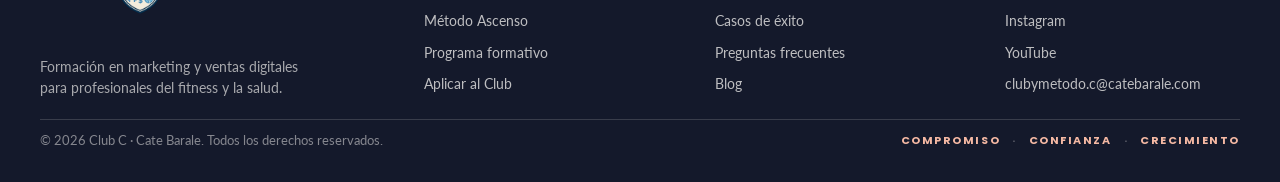
==== commit 939d90d2: "Add 'Conocenos (Podcast)' YouTube section and matching nav link New section sits between the final C" ====
--- a/index.html
+++ b/index.html
@@ -42,6 +42,7 @@
     <a href="#metodo">El Método</a>
     <a href="#programa">Programa</a>
     <a href="#cate">Cate</a>
+    <a href="#conocenos">Conocenos (Podcast)</a>
     <a href="#faq">FAQ</a>
     <a href="#" class="nav-cta" data-tweak="ctaPrimary" data-open-form>Aplicar al Club</a>
   </div>
@@ -585,6 +586,89 @@
   </div>
 </section>
 
+<!-- ============ CONOCENOS / YOUTUBE ============ -->
+<section class="yt-cta" id="conocenos" data-screen-label="conocenos">
+  <div class="container">
+    <div class="yt-cta-inner">
+
+      <div class="yt-cta-head">
+        <div class="yt-tag">
+          <svg viewBox="0 0 24 24" fill="currentColor">
+            <path d="M23.498 6.186a2.99 2.99 0 00-2.107-2.117C19.505 3.5 12 3.5 12 3.5s-7.505 0-9.391.569a2.99 2.99 0 00-2.107 2.117C0 8.083 0 12 0 12s0 3.917.502 5.814a2.99 2.99 0 002.107 2.117C4.495 20.5 12 20.5 12 20.5s7.505 0 9.391-.569a2.99 2.99 0 002.107-2.117C24 15.917 24 12 24 12s0-3.917-.502-5.814zM9.546 15.568V8.432L15.818 12l-6.272 3.568z"/>
+          </svg>
+          Podcast en YouTube
+        </div>
+        <h2>Conocenos en <em>nuestro canal<br/>de YouTube.</em></h2>
+        <p>
+          Capítulos de podcast con historias reales de profesionales del fitness y la salud que ya viven
+          de su consultorio digital. Suscribite y empezá a entrenarte mientras te respondemos.
+        </p>
+      </div>
+
+      <div class="yt-stack">
+        <a href="https://youtu.be/Wryo0blW1r0" target="_blank" rel="noopener" class="yt-feature" aria-label="Invertir con miedo: cómo dar el primer paso sin poner en riesgo tu tranquilidad - Club C">
+          <div class="yt-feature-bg" style="background-image: url('https://assets.cdn.filesafe.space/O2h70YK2ouoDgMqM1u7E/media/6a281b4175b876a3856a661c.png');"></div>
+          <div class="yt-feature-play">
+            <svg viewBox="0 0 24 24" fill="currentColor"><path d="M8 5v14l11-7z"/></svg>
+          </div>
+        </a>
+
+        <div class="yt-list">
+          <a href="https://youtu.be/EyC1_R5U2wQ" target="_blank" rel="noopener" class="yt-row">
+            <div class="yt-thumb">
+              <div class="yt-thumb-bg" style="background-image: url('https://i.ytimg.com/vi/EyC1_R5U2wQ/hqdefault.jpg');"></div>
+              <div class="yt-thumb-play"><svg viewBox="0 0 24 24" fill="currentColor"><path d="M8 5v14l11-7z"/></svg></div>
+            </div>
+            <div class="yt-row-meta">
+              <h4 class="yt-row-title">El tabú que nos mantiene pobres (y orgullosos): Nos enseñaron a ayudar, no a ganar plata - Club C</h4>
+            </div>
+            <span class="yt-row-arrow">
+              <svg viewBox="0 0 24 24" fill="none" stroke="currentColor" stroke-width="2.5" stroke-linecap="round" stroke-linejoin="round"><path d="M5 12h14M13 5l7 7-7 7"/></svg>
+            </span>
+          </a>
+
+          <a href="https://youtu.be/hVgE0NBwT00" target="_blank" rel="noopener" class="yt-row">
+            <div class="yt-thumb">
+              <div class="yt-thumb-bg" style="background-image: url('https://i.ytimg.com/vi/hVgE0NBwT00/hqdefault.jpg');"></div>
+              <div class="yt-thumb-play"><svg viewBox="0 0 24 24" fill="currentColor"><path d="M8 5v14l11-7z"/></svg></div>
+            </div>
+            <div class="yt-row-meta">
+              <h4 class="yt-row-title">El problema de ser bueno pero invisible (y cómo cambiarlo)</h4>
+            </div>
+            <span class="yt-row-arrow">
+              <svg viewBox="0 0 24 24" fill="none" stroke="currentColor" stroke-width="2.5" stroke-linecap="round" stroke-linejoin="round"><path d="M5 12h14M13 5l7 7-7 7"/></svg>
+            </span>
+          </a>
+
+          <a href="https://youtu.be/4VaqLrJkKUU" target="_blank" rel="noopener" class="yt-row">
+            <div class="yt-thumb">
+              <div class="yt-thumb-bg" style="background-image: url('https://i.ytimg.com/vi/4VaqLrJkKUU/hqdefault.jpg');"></div>
+              <div class="yt-thumb-play"><svg viewBox="0 0 24 24" fill="currentColor"><path d="M8 5v14l11-7z"/></svg></div>
+            </div>
+            <div class="yt-row-meta">
+              <h4 class="yt-row-title">Tu vocación no paga las cuentas: Este es el error que muchos profes, kines y nutris cometen - Club C</h4>
+            </div>
+            <span class="yt-row-arrow">
+              <svg viewBox="0 0 24 24" fill="none" stroke="currentColor" stroke-width="2.5" stroke-linecap="round" stroke-linejoin="round"><path d="M5 12h14M13 5l7 7-7 7"/></svg>
+            </span>
+          </a>
+        </div>
+      </div>
+
+      <div class="yt-cta-foot">
+        <a href="https://www.youtube.com/channel/UC5kzDxT9R4PULfqJ9aG-iLA" target="_blank" rel="noopener" class="btn btn-accent">
+          <svg width="20" height="20" viewBox="0 0 24 24" fill="currentColor">
+            <path d="M23.498 6.186a2.99 2.99 0 00-2.107-2.117C19.505 3.5 12 3.5 12 3.5s-7.505 0-9.391.569a2.99 2.99 0 00-2.107 2.117C0 8.083 0 12 0 12s0 3.917.502 5.814a2.99 2.99 0 002.107 2.117C4.495 20.5 12 20.5 12 20.5s7.505 0 9.391-.569a2.99 2.99 0 002.107-2.117C24 15.917 24 12 24 12s0-3.917-.502-5.814zM9.546 15.568V8.432L15.818 12l-6.272 3.568z"/>
+          </svg>
+          Ir al canal de YouTube
+          <svg class="arrow" width="20" height="20" viewBox="0 0 24 24" fill="none" stroke="currentColor" stroke-width="2.5" stroke-linecap="round" stroke-linejoin="round"><path d="M5 12h14M13 5l7 7-7 7"/></svg>
+        </a>
+      </div>
+
+    </div>
+  </div>
+</section>
+
 <!-- ============ FOOTER ============ -->
 <footer class="footer" data-screen-label="footer" style="padding: 32px 0">
   <div class="container">
--- a/styles.css
+++ b/styles.css
@@ -1791,3 +1791,191 @@
   .video-modal-close { top: 12px; right: 12px; width: 38px; height: 38px; font-size: 22px; }
   .video-modal-frame { border-radius: var(--r-md); }
 }
+
+/* ===========  CONOCENOS / YOUTUBE  =========== */
+.yt-cta {
+  background: var(--ink);
+  color: var(--accessory);
+  padding: 110px 0 120px;
+  text-align: center;
+  position: relative;
+  overflow: hidden;
+}
+.yt-cta::before {
+  content: "MIRÁ EL CANAL — MIRÁ EL CANAL — MIRÁ EL CANAL — MIRÁ EL CANAL — ";
+  position: absolute;
+  top: 30px; left: 0; right: 0;
+  font-family: var(--f-title);
+  font-weight: 900;
+  font-size: clamp(60px, 9vw, 140px);
+  line-height: 1;
+  color: rgba(247, 246, 243, 0.04);
+  white-space: nowrap;
+  letter-spacing: -0.04em;
+  pointer-events: none;
+}
+.yt-cta-inner { position: relative; z-index: 1; }
+.yt-cta-head { max-width: 760px; margin: 0 auto 56px; }
+.yt-cta h2 {
+  font-family: var(--f-title);
+  font-weight: 900;
+  font-size: clamp(40px, 5.5vw, 80px);
+  line-height: 0.95;
+  letter-spacing: -0.025em;
+  text-transform: uppercase;
+  color: var(--accessory);
+  margin: 18px auto 22px;
+  max-width: 18ch;
+  text-wrap: balance;
+}
+.yt-cta h2 em { font-style: normal; color: var(--tertiary); }
+.yt-cta-head > p {
+  font-family: var(--f-body);
+  font-size: 18px;
+  line-height: 1.55;
+  color: rgba(247, 246, 243, 0.7);
+  max-width: 56ch;
+  margin: 0 auto;
+}
+.yt-cta-foot { margin-top: 56px; }
+.yt-cta-foot .btn { padding: 22px 36px; font-size: 16px; }
+.yt-cta-foot .btn svg { width: 22px; height: 22px; }
+
+.yt-stack {
+  position: relative;
+  display: flex;
+  flex-direction: column;
+  gap: 18px;
+  max-width: 920px;
+  margin: 0 auto;
+  text-align: left;
+}
+.yt-tag {
+  align-self: center;
+  display: inline-flex;
+  align-items: center;
+  gap: 10px;
+  background: var(--tertiary);
+  color: var(--primary-deep);
+  padding: 10px 18px;
+  border-radius: var(--r-pill);
+  font-family: var(--f-title);
+  font-weight: 800;
+  font-size: 12px;
+  letter-spacing: 0.14em;
+  text-transform: uppercase;
+}
+.yt-tag svg { width: 16px; height: 16px; }
+
+.yt-feature {
+  position: relative;
+  border-radius: var(--r-lg);
+  overflow: hidden;
+  background: linear-gradient(135deg, #3a4f8f 0%, #1a2547 100%);
+  aspect-ratio: 16 / 9;
+  box-shadow: 0 30px 80px rgba(0, 0, 0, 0.45), 0 0 0 1px rgba(247, 246, 243, 0.06);
+  cursor: pointer;
+  transition: transform 0.3s ease, box-shadow 0.3s ease;
+  display: block;
+}
+.yt-feature:hover {
+  transform: translateY(-4px);
+  box-shadow: 0 40px 90px rgba(0, 0, 0, 0.55), 0 0 0 1px rgba(247, 246, 243, 0.1);
+}
+.yt-feature-bg {
+  position: absolute; inset: 0;
+  background-size: cover;
+  background-position: center;
+}
+.yt-feature-play {
+  position: absolute;
+  top: 50%; left: 50%;
+  transform: translate(-50%, -50%);
+  width: 86px; height: 86px;
+  border-radius: 50%;
+  background: var(--tertiary);
+  color: var(--primary-deep);
+  display: flex; align-items: center; justify-content: center;
+  box-shadow: 0 20px 50px rgba(244, 184, 163, 0.45);
+  transition: transform 0.25s ease;
+}
+.yt-feature:hover .yt-feature-play { transform: translate(-50%, -50%) scale(1.08); }
+.yt-feature-play svg { width: 32px; height: 32px; margin-left: 4px; }
+@media (max-width: 720px) {
+  .yt-feature-play { width: 64px; height: 64px; }
+  .yt-feature-play svg { width: 24px; height: 24px; margin-left: 3px; }
+  .yt-cta { padding: 80px 0 90px; }
+}
+
+.yt-list {
+  display: flex;
+  flex-direction: column;
+  border: 1px solid rgba(247, 246, 243, 0.12);
+  border-radius: var(--r-lg);
+  background: rgba(247, 246, 243, 0.03);
+  overflow: hidden;
+}
+.yt-row {
+  display: grid;
+  grid-template-columns: 120px 1fr auto;
+  gap: 18px;
+  align-items: center;
+  padding: 14px 18px 14px 14px;
+  border-bottom: 1px solid rgba(247, 246, 243, 0.08);
+  transition: background 0.15s;
+}
+.yt-row:last-child { border-bottom: none; }
+.yt-row:hover { background: rgba(247, 246, 243, 0.06); }
+
+.yt-thumb {
+  aspect-ratio: 16 / 9;
+  border-radius: 8px;
+  overflow: hidden;
+  position: relative;
+  background: var(--primary);
+}
+.yt-thumb-bg { position: absolute; inset: 0; background-size: cover; background-position: center; filter: brightness(0.75); }
+.yt-thumb-play {
+  position: absolute;
+  top: 50%; left: 50%;
+  transform: translate(-50%, -50%);
+  width: 30px; height: 30px;
+  border-radius: 50%;
+  background: rgba(247, 246, 243, 0.95);
+  color: var(--primary-deep);
+  display: flex; align-items: center; justify-content: center;
+}
+.yt-thumb-play svg { width: 12px; height: 12px; margin-left: 2px; }
+
+.yt-row-meta {
+  display: flex;
+  flex-direction: column;
+  gap: 4px;
+  min-width: 0;
+}
+.yt-row-title {
+  font-family: var(--f-title);
+  font-weight: 700;
+  font-size: 15.5px;
+  line-height: 1.3;
+  color: var(--accessory);
+  margin: 0;
+  letter-spacing: -0.005em;
+}
+.yt-row-arrow {
+  width: 36px; height: 36px;
+  border-radius: 50%;
+  background: rgba(247, 246, 243, 0.08);
+  color: var(--accessory);
+  display: flex; align-items: center; justify-content: center;
+  transition: background 0.18s, transform 0.18s;
+  flex-shrink: 0;
+}
+.yt-row:hover .yt-row-arrow { background: var(--tertiary); color: var(--primary-deep); transform: translateX(3px); }
+.yt-row-arrow svg { width: 16px; height: 16px; }
+
+@media (max-width: 560px) {
+  .yt-row { grid-template-columns: 90px 1fr auto; gap: 12px; }
+  .yt-row-title { font-size: 14px; }
+  .yt-cta-head { margin-bottom: 36px; }
+}
